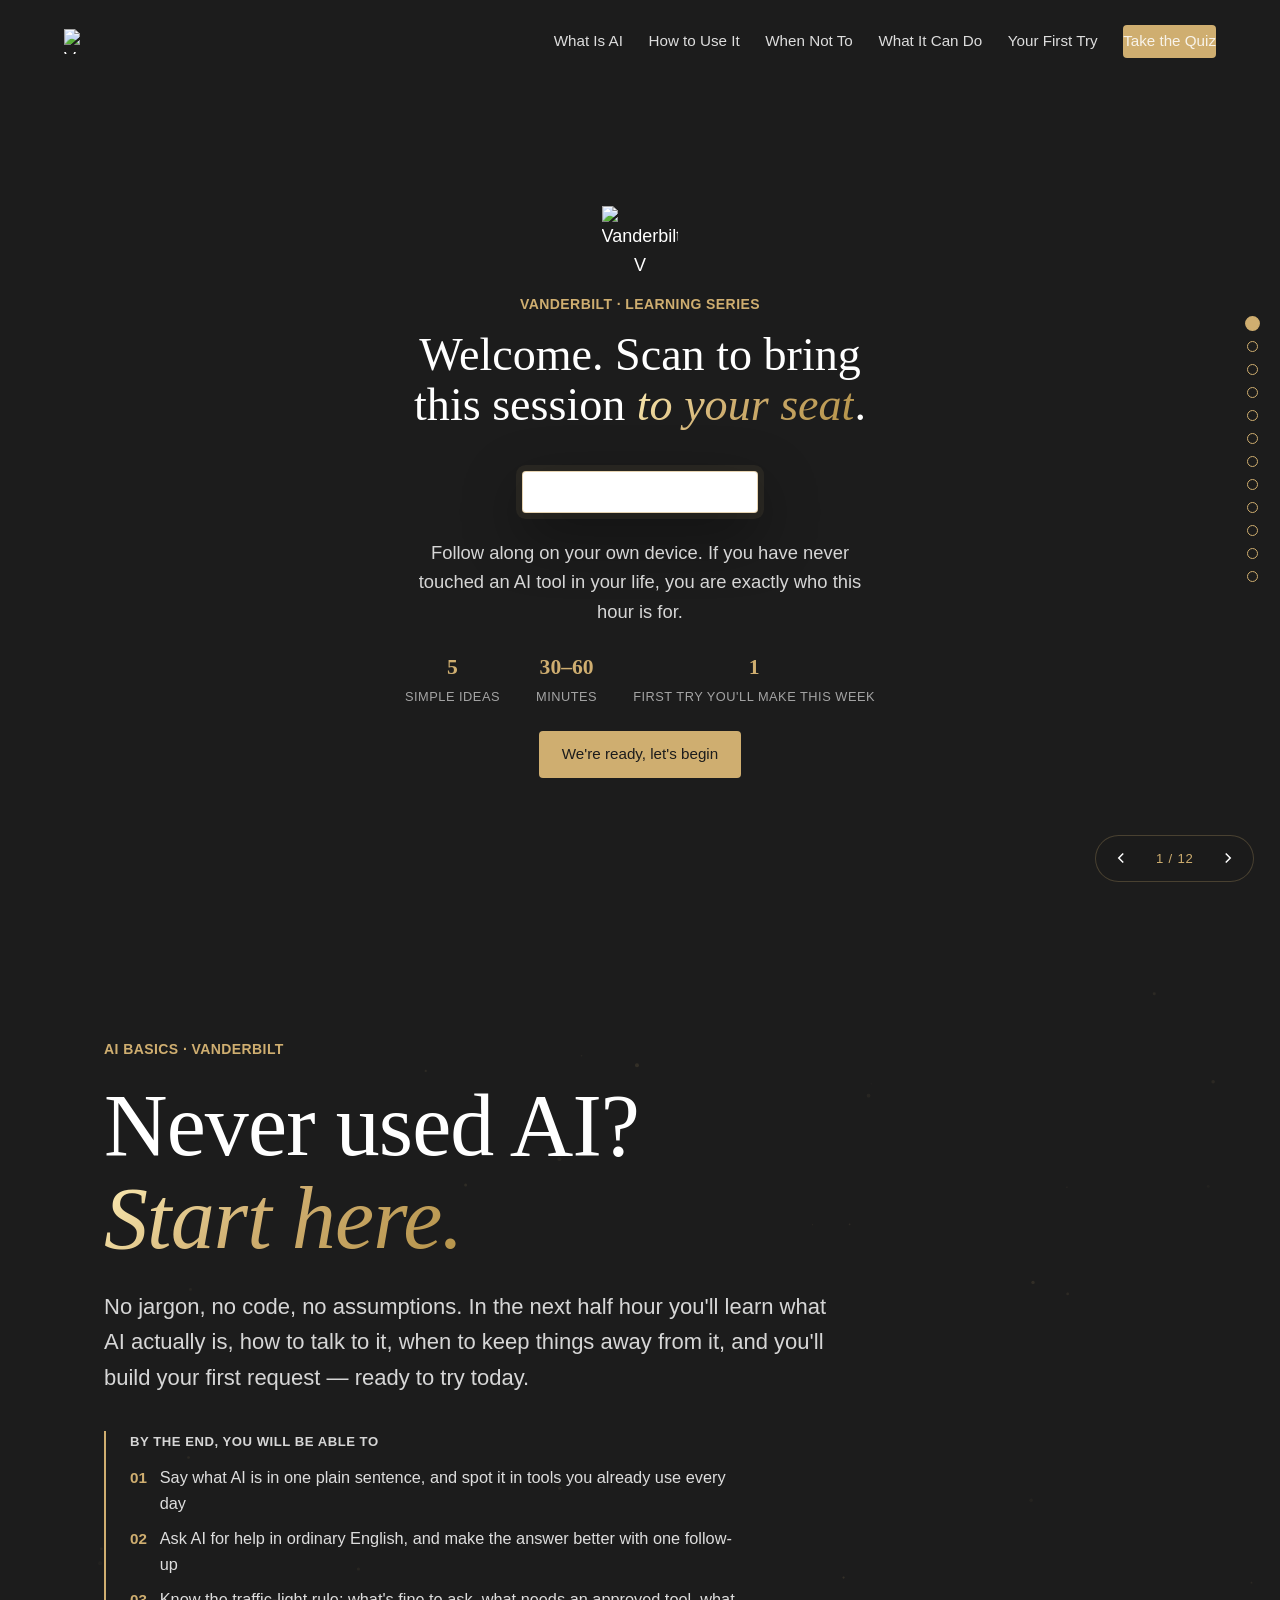
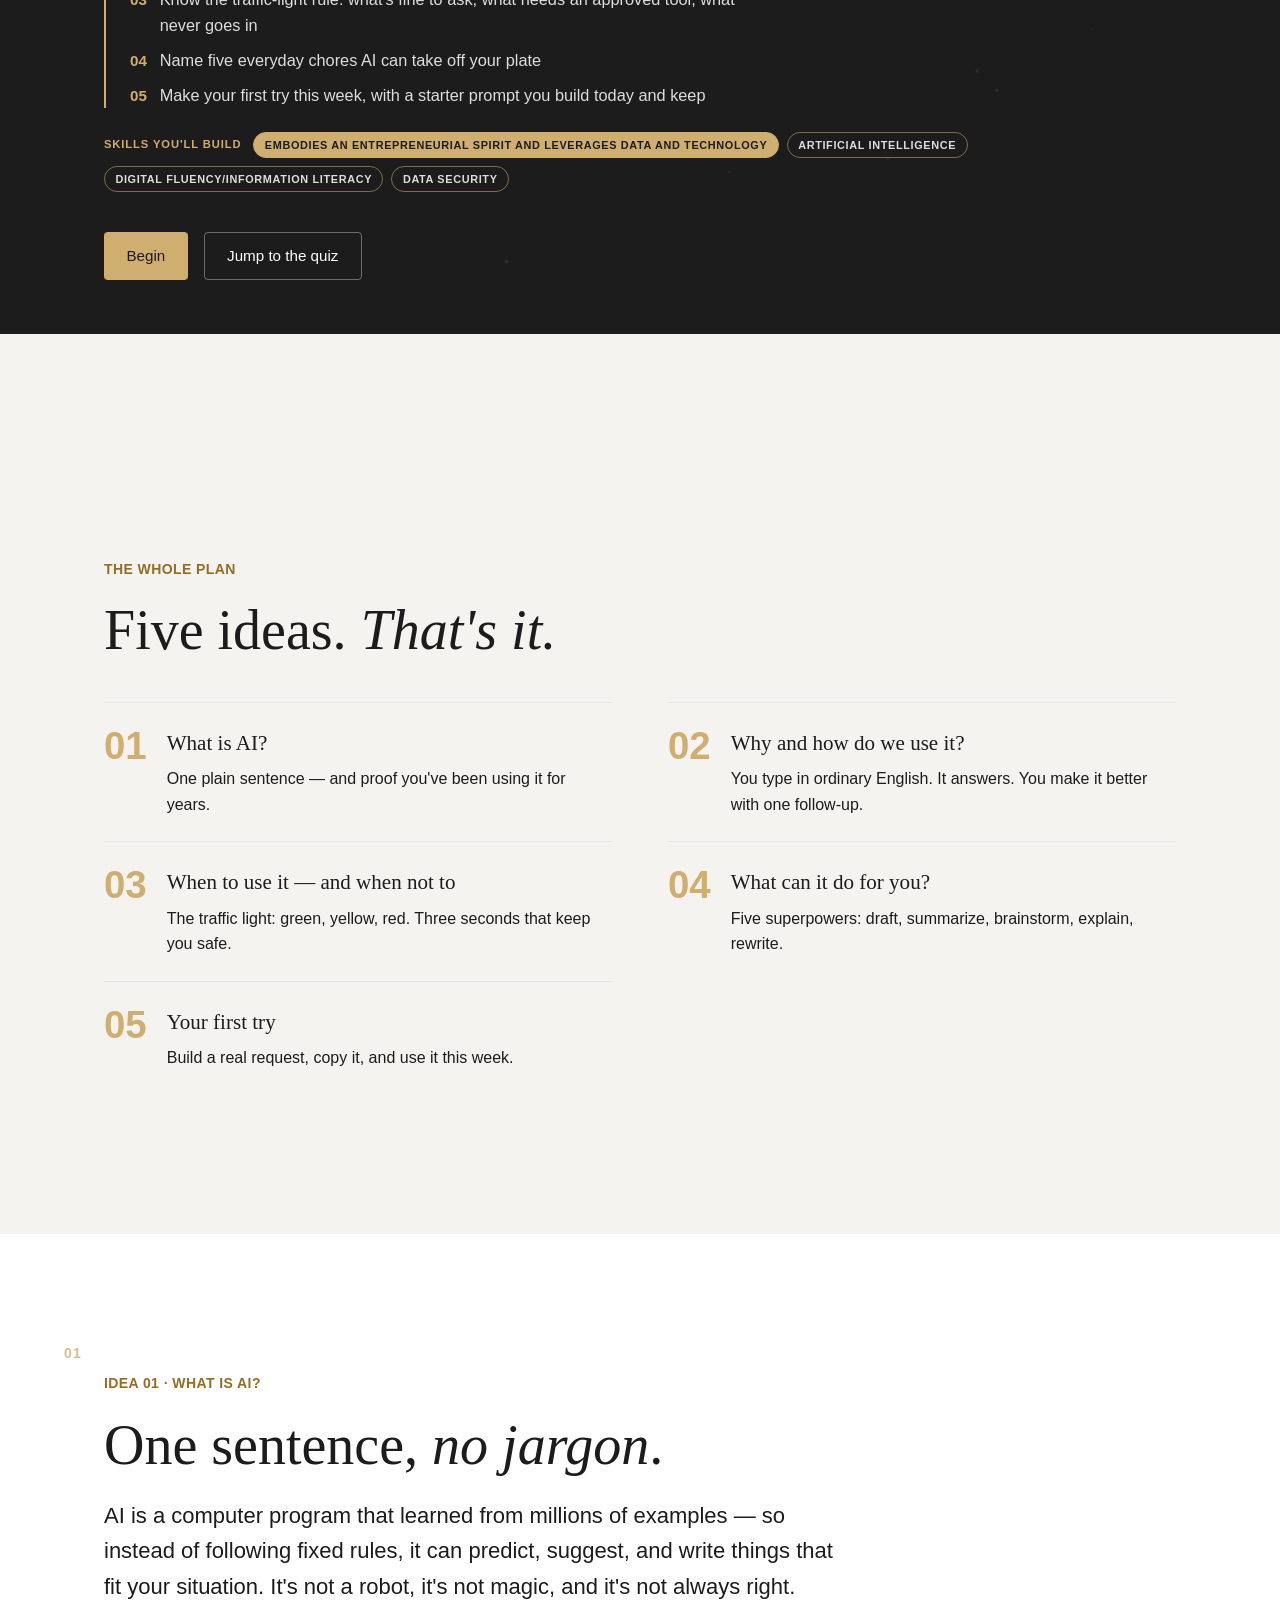
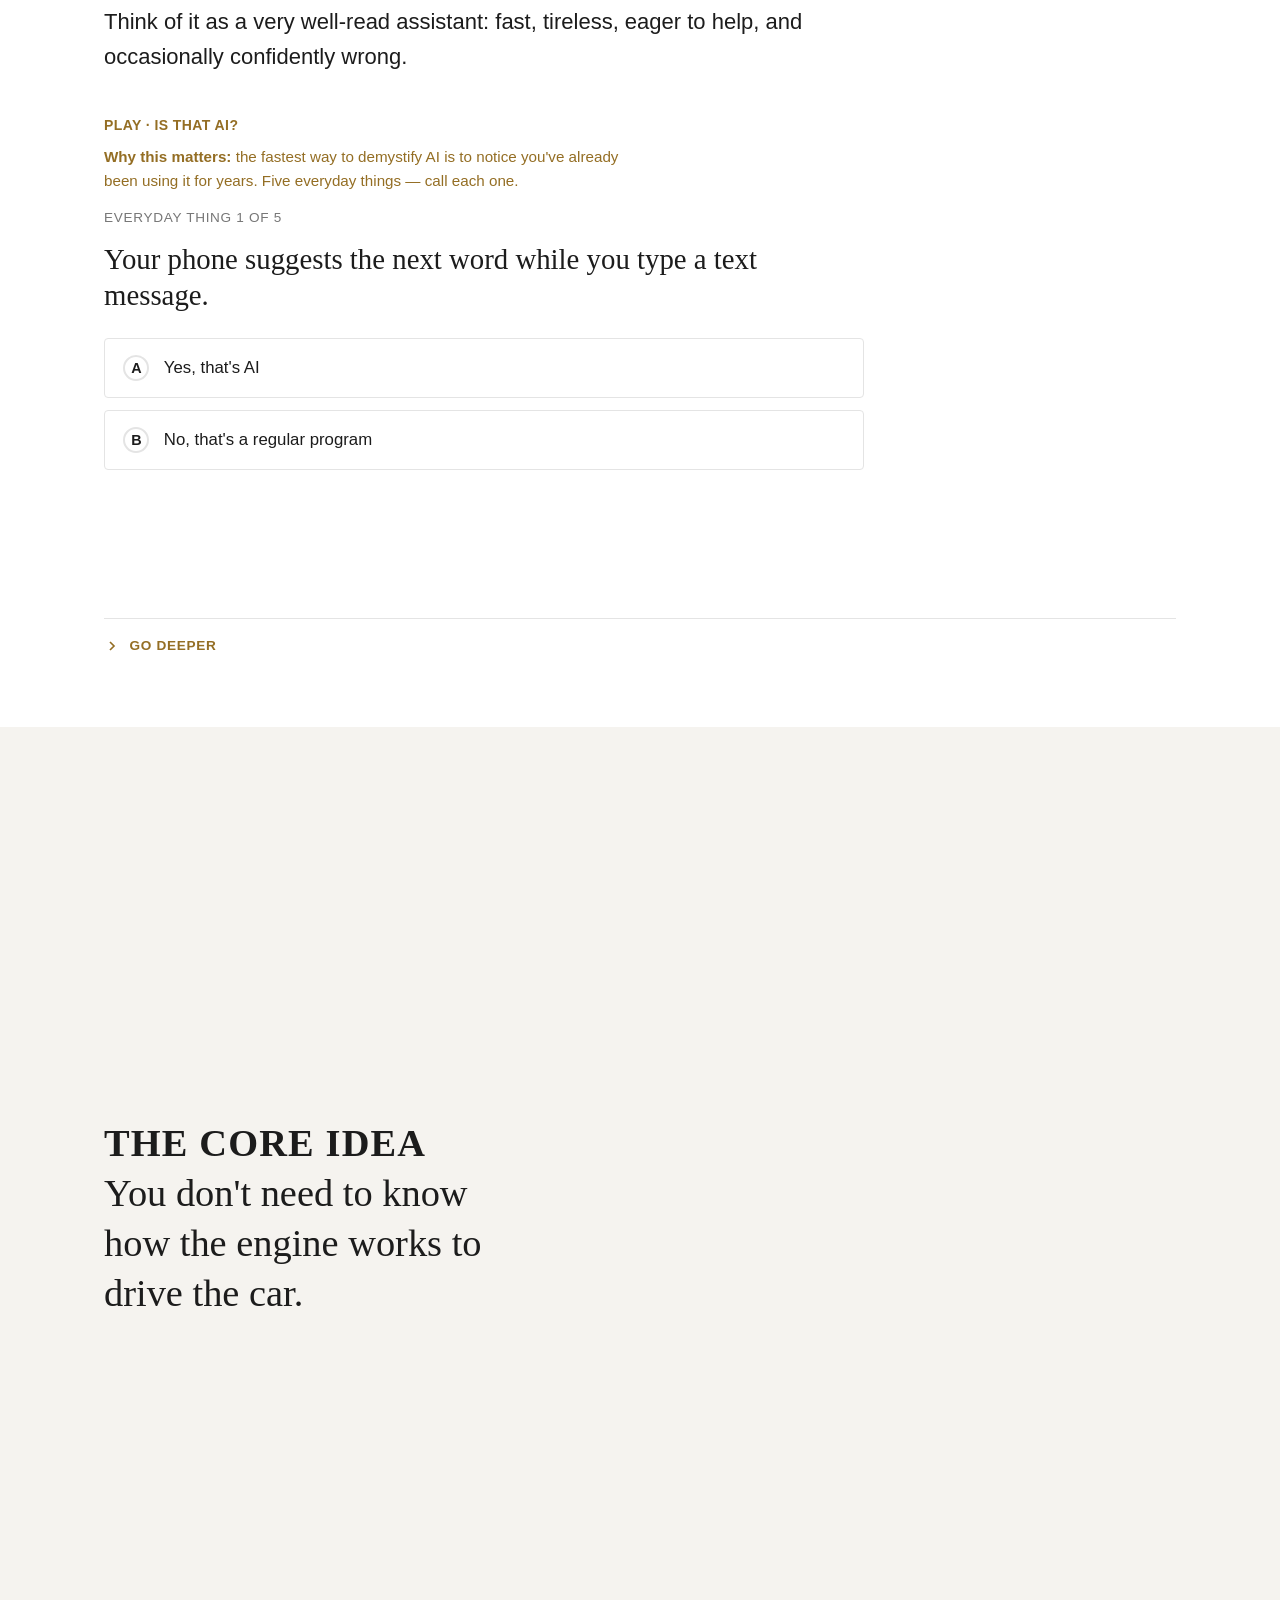
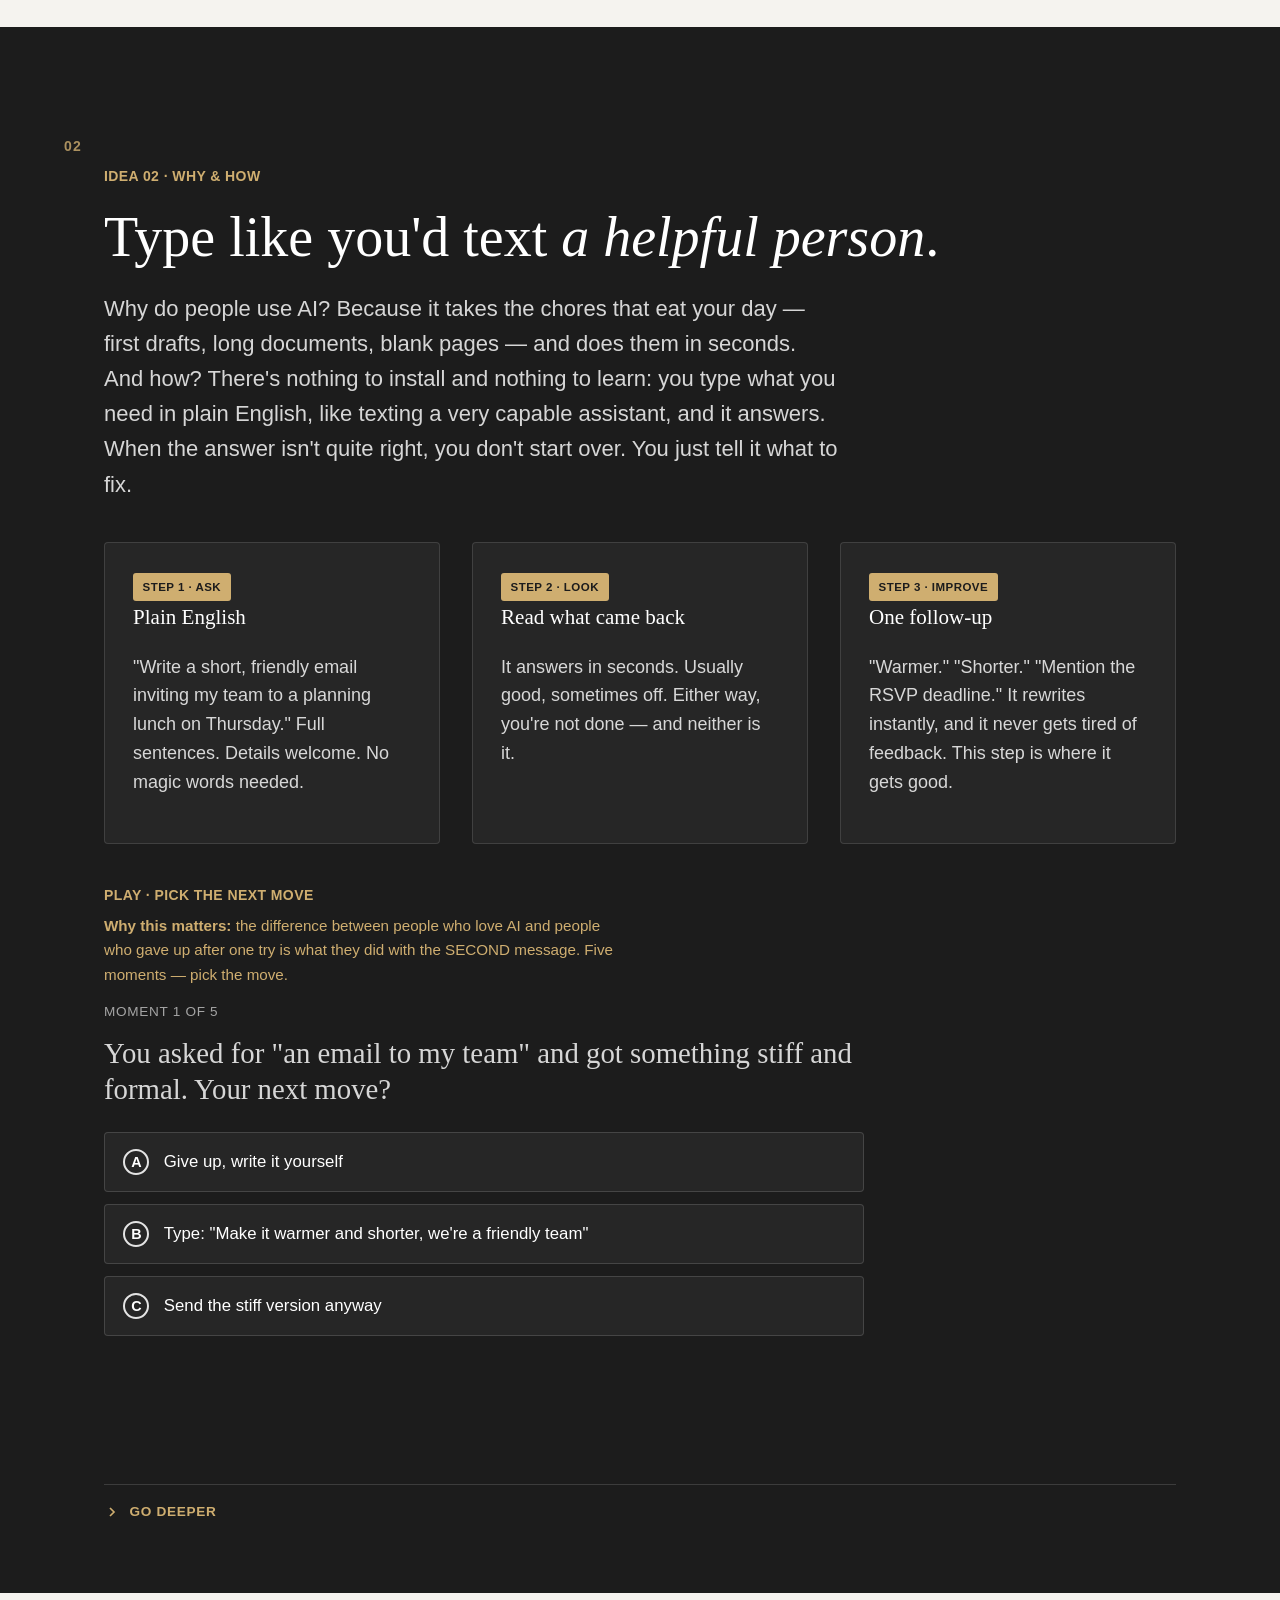
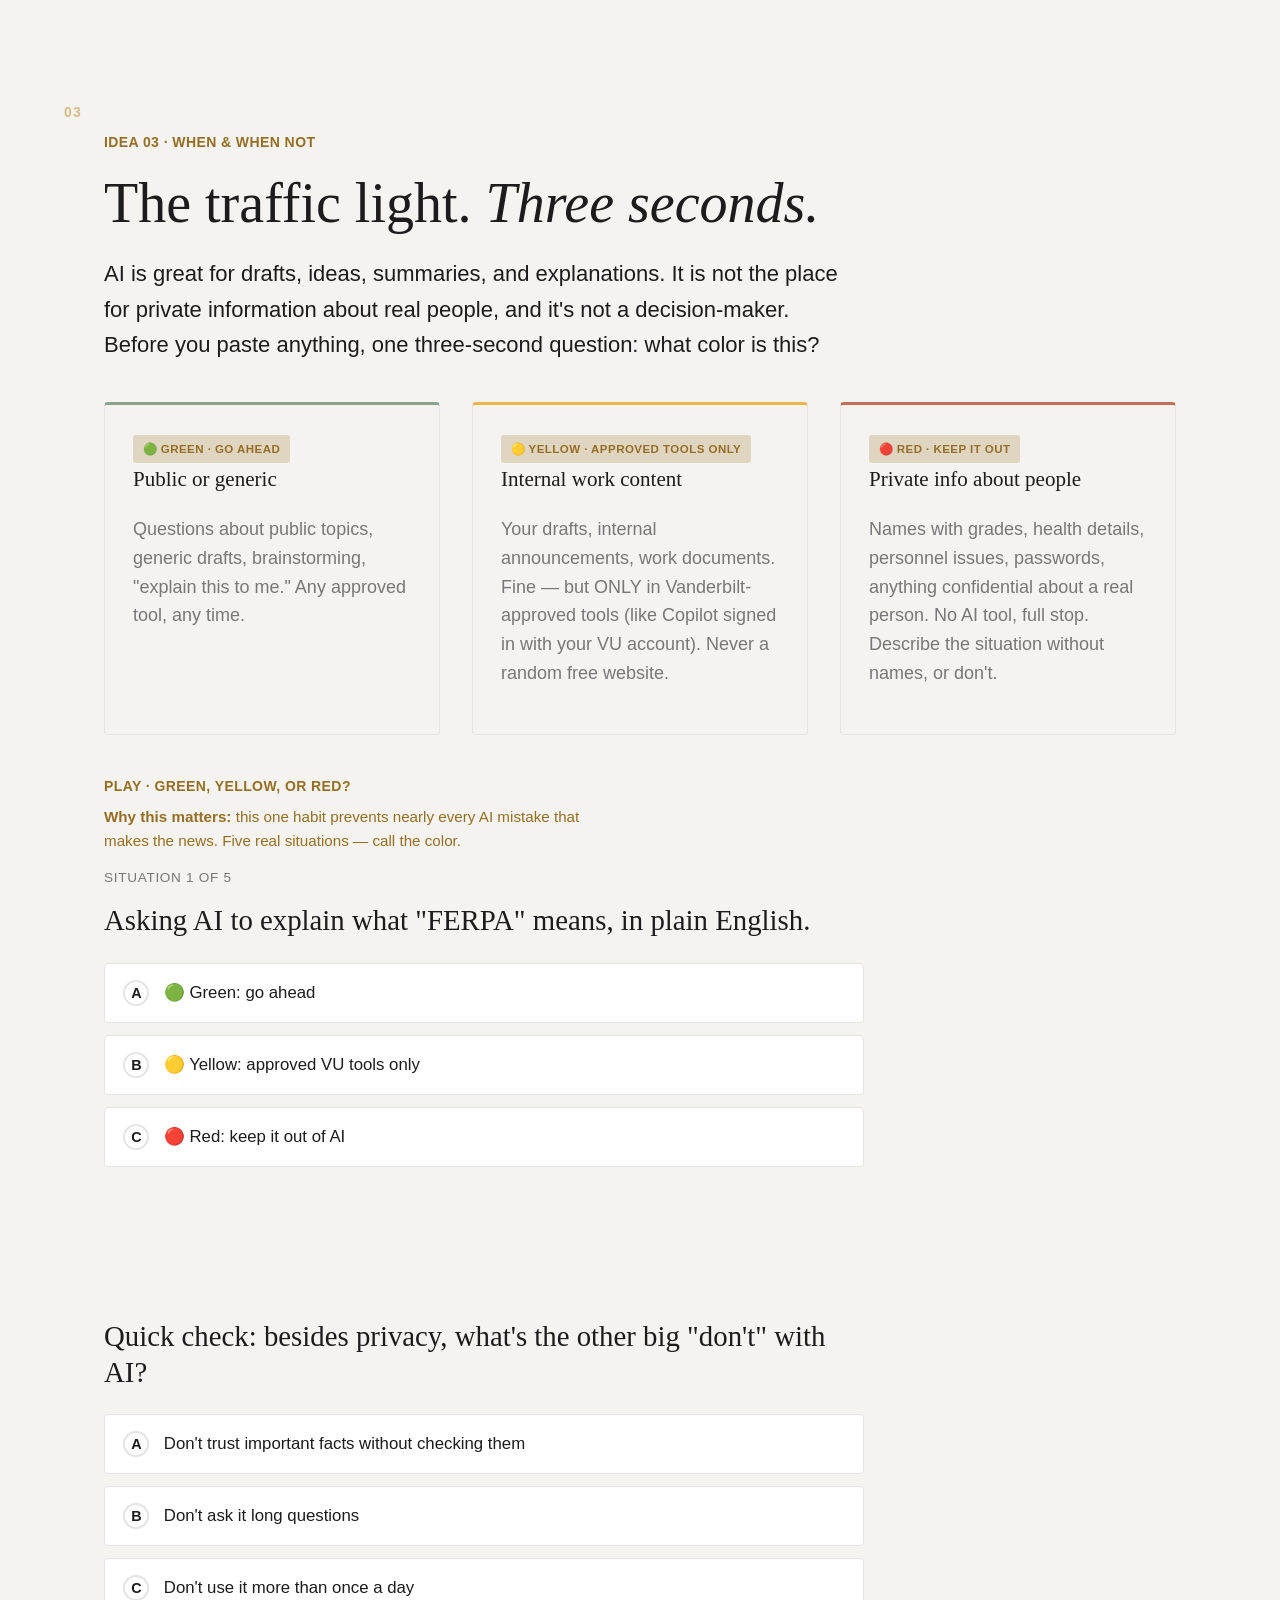
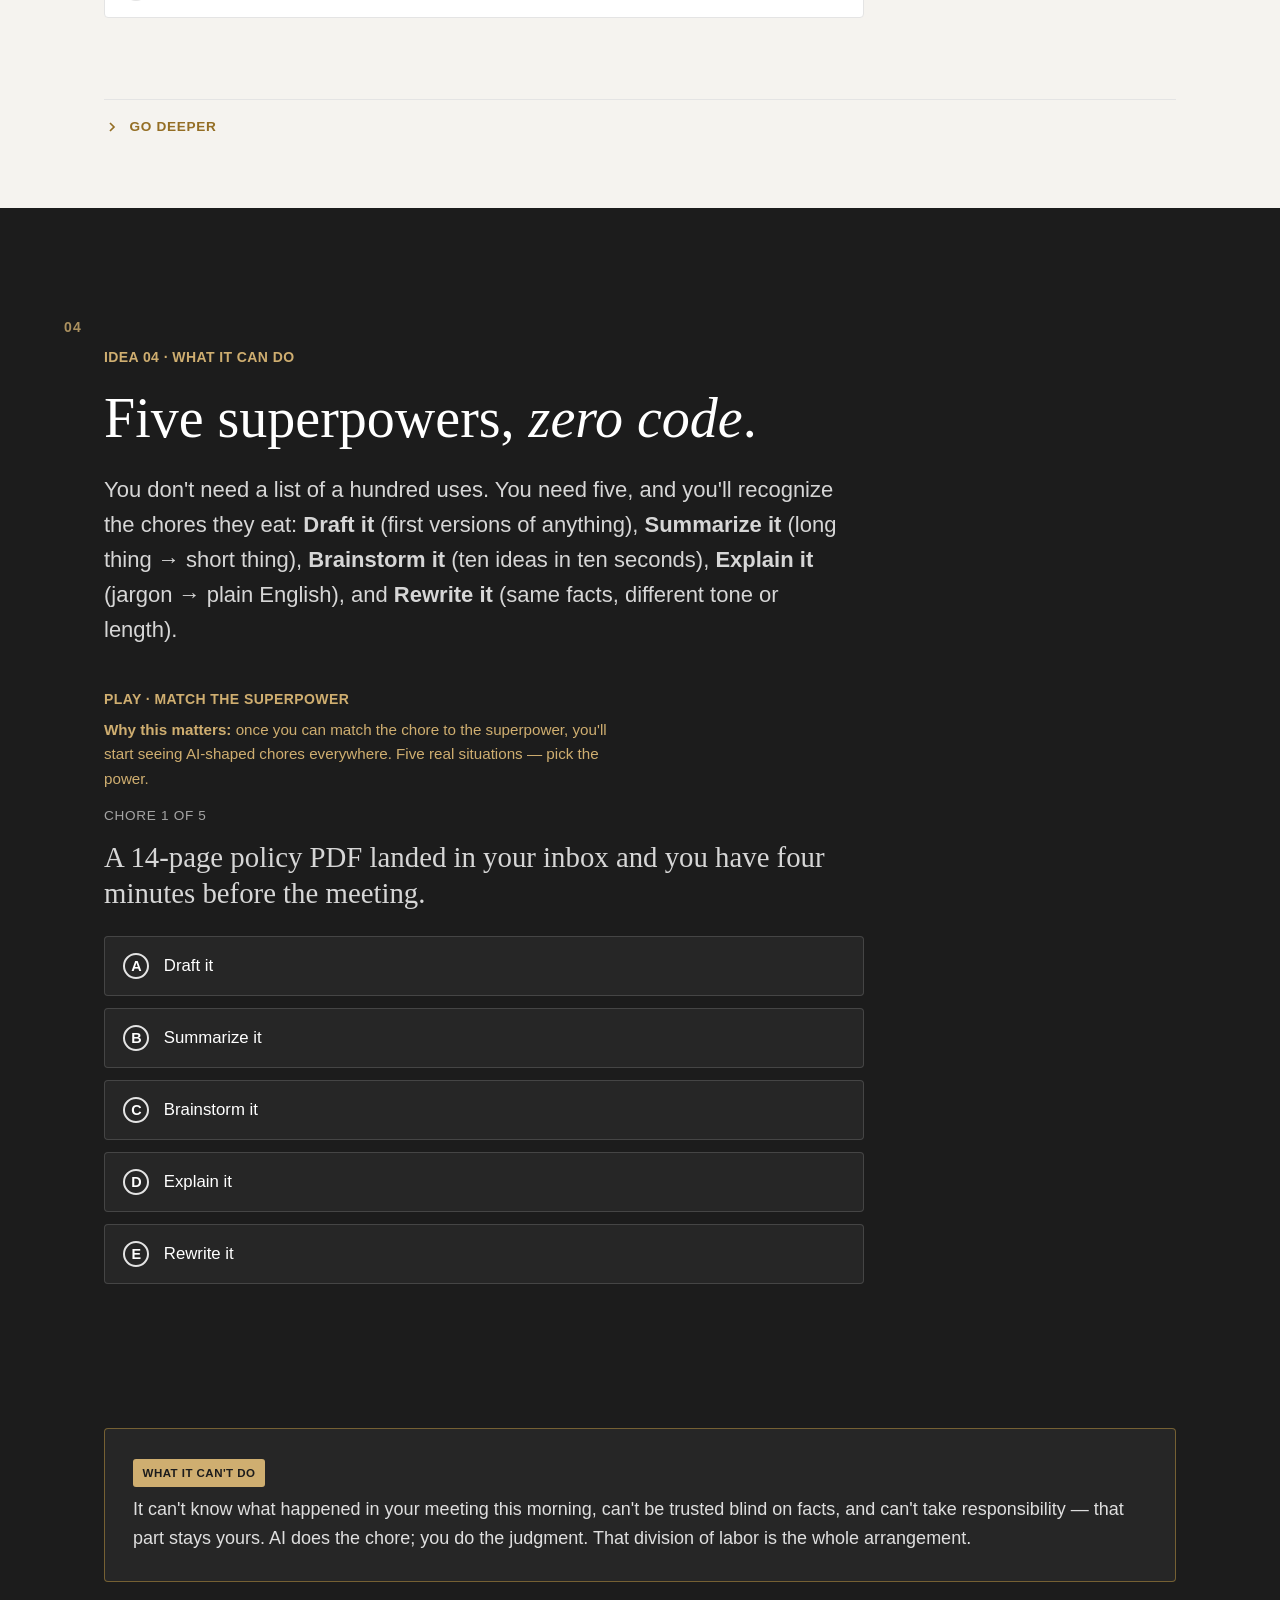
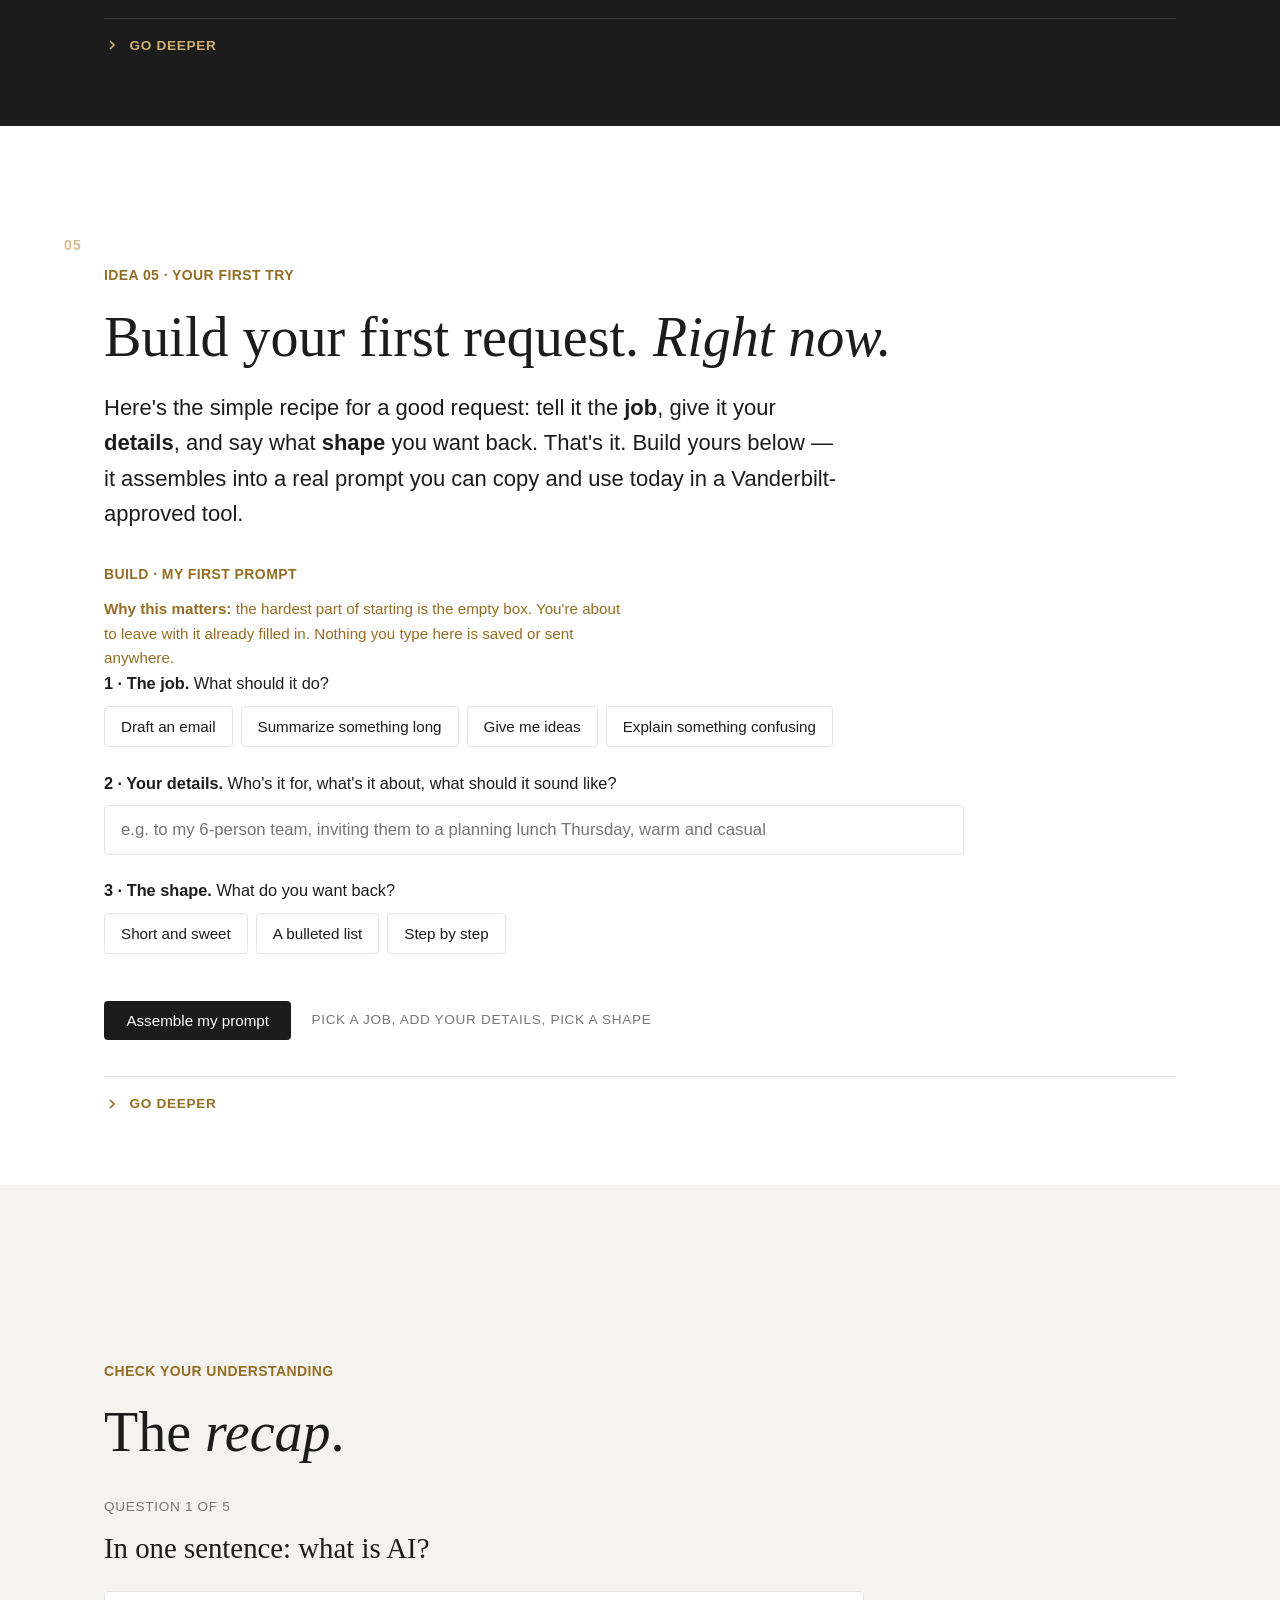
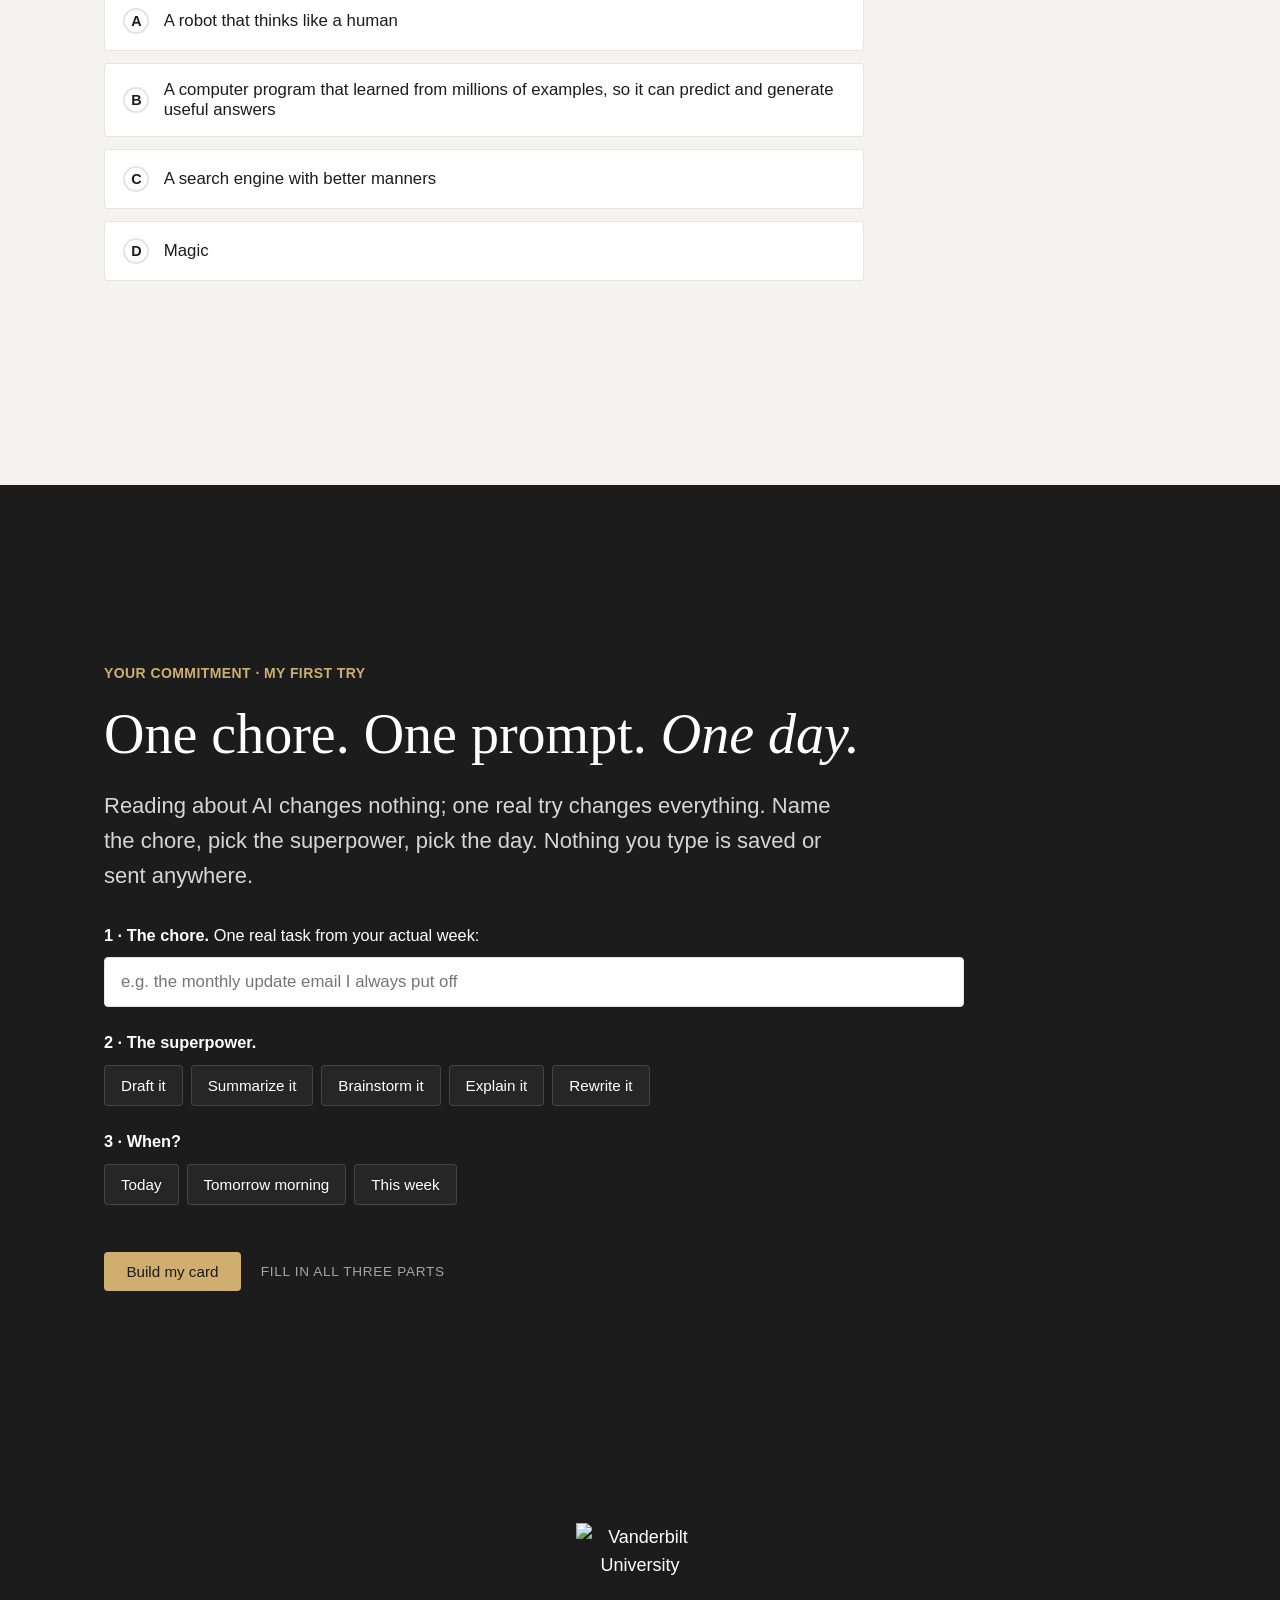
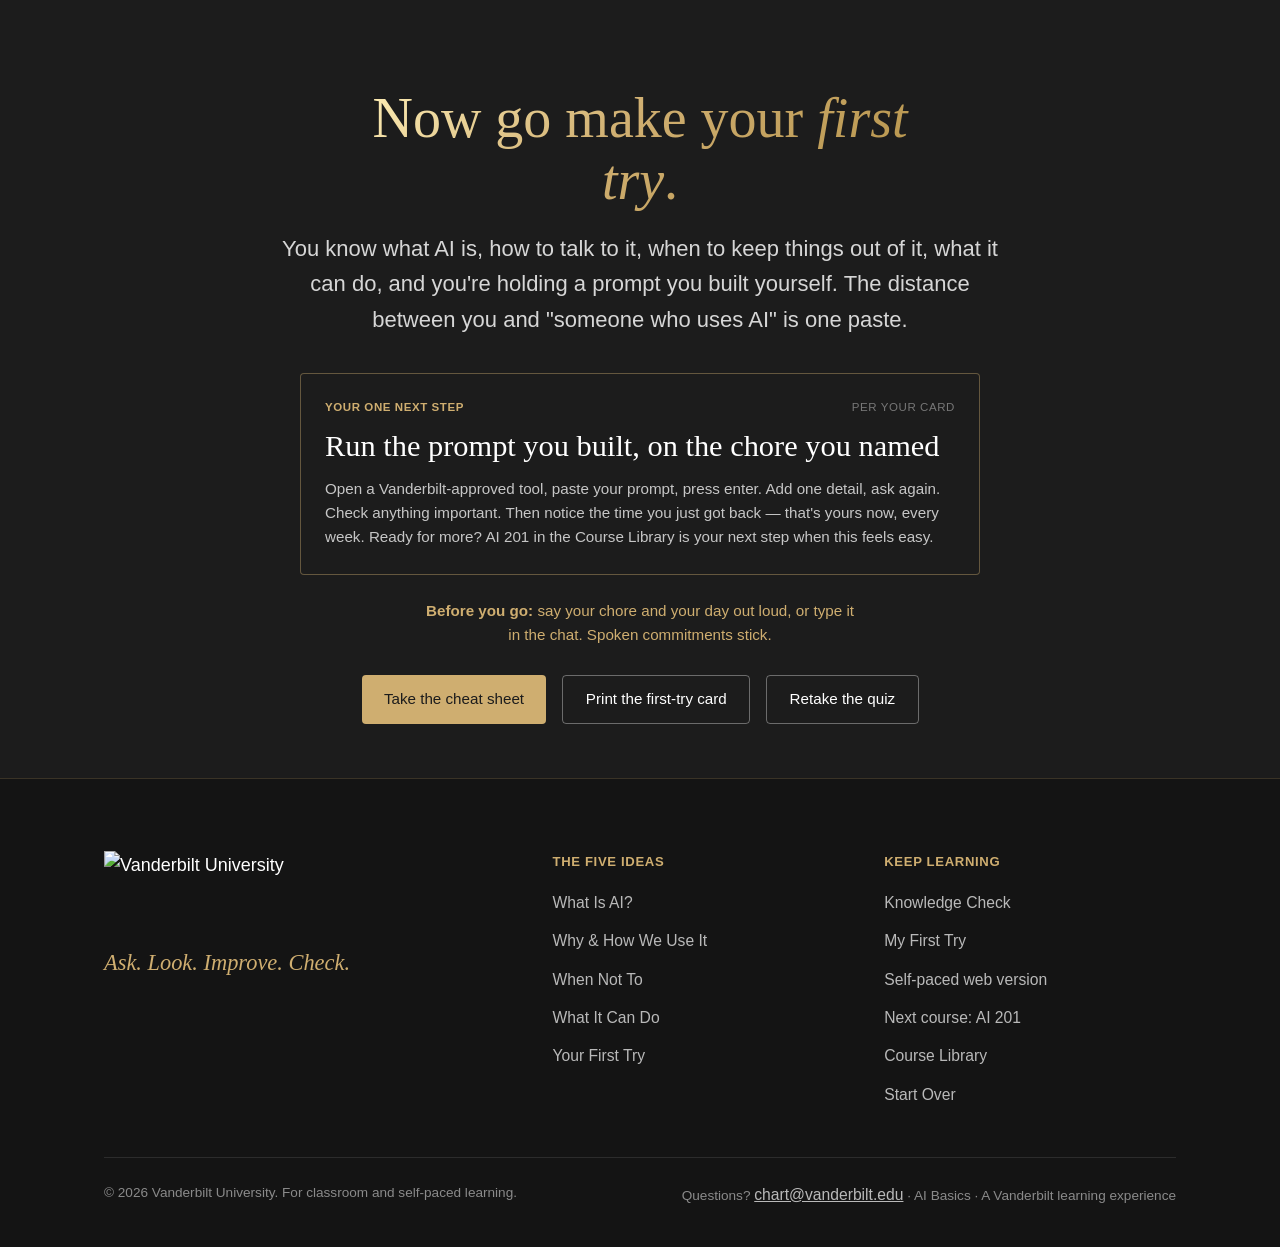
==== index.html @ df0aaf0d "Pare AI Basics down to a true absolute-beginner course + web edition Rebuilt as a tight 12-slide, 5-" ====
<!DOCTYPE html>
<html lang="en">
<head>
<meta charset="UTF-8">
<meta name="viewport" content="width=device-width, initial-scale=1">
<title>AI Basics | Vanderbilt</title>
<meta name="description" content="A very first introduction to AI for people who have never used it: what AI is, why and how we use it, when to use it and when not to, what it can do for you, and your first try today.">
<link rel="canonical" href="https://me5231979.github.io/AI_Classroom/">
<meta property="og:type" content="website">
<meta property="og:title" content="AI Basics | Vanderbilt Learning Series">
<meta property="og:description" content="Never used AI? Start here: what it is, how to use it, when not to, and your first try today. No jargon, no code.">
<meta property="og:url" content="https://me5231979.github.io/AI_Classroom/">
<meta property="og:image" content="https://me5231979.github.io/AI_Classroom/assets/img/social-card.png">
<meta property="og:image:width" content="1200">
<meta property="og:image:height" content="630">
<meta name="twitter:card" content="summary_large_image">
<meta name="twitter:title" content="AI Basics | Vanderbilt Learning Series">
<meta name="twitter:image" content="https://me5231979.github.io/AI_Classroom/assets/img/social-card.png">
<link rel="icon" href="assets/img/favicon.svg" type="image/svg+xml">
<link rel="alternate icon" href="assets/img/favicon-96.png">
<link rel="apple-touch-icon" href="assets/img/favicon-96.png">

<link rel="preload" href="assets/fonts/libre-caslon-display-latin-400-normal.woff2" as="font" type="font/woff2" crossorigin>
<link rel="preload" href="assets/fonts/inter-latin-400-normal.woff2" as="font" type="font/woff2" crossorigin>

<link rel="stylesheet" href="assets/css/styles.css?v=9">
<style>
  /* skill pills (course-level) */
  .skills { display: flex; flex-wrap: wrap; gap: .5rem; align-items: center; margin-top: 1.5rem; }
  .skills__label { font-family: var(--font-condensed); font-weight: 700; text-transform: uppercase;
    letter-spacing: .08em; font-size: .7rem; color: var(--vu-gold-flat); margin-right: .25rem; }
  .skillpill { display: inline-block; font-family: var(--font-condensed); font-weight: 700;
    text-transform: uppercase; letter-spacing: .06em; font-size: .68rem; line-height: 1.3;
    padding: .3rem .65rem; border-radius: 999px; border: 1px solid rgba(207,174,112,.55);
    color: rgba(255,255,255,.85); }
  .skillpill--core { background: var(--vu-gold-flat); border-color: var(--vu-gold-flat); color: var(--vu-black); }
</style>
</head>
<body>
<a class="skip-link" href="#s-what">Skip to content</a>

<!-- reading progress -->
<div class="progress" aria-hidden="true"><div class="progress__bar" id="progressBar"></div></div>

<!-- ===================== NAV ===================== -->
<header class="nav" id="nav">
  <a class="nav__brand" href="#top" aria-label="Vanderbilt University, home">
    <img class="nav__lockup" src="assets/img/vu-lockup-white.png" alt="Vanderbilt University" width="250" height="65">
    <img class="nav__vicon" src="assets/img/vu-v-icon-nav.png" alt="Vanderbilt University" width="34" height="25">
  </a>
  <button class="nav__toggle" aria-label="Toggle menu" aria-expanded="false" aria-controls="navlinks">
    <svg viewBox="0 0 24 24" fill="none" stroke="currentColor" stroke-width="2"><line x1="3" y1="6" x2="21" y2="6"/><line x1="3" y1="12" x2="21" y2="12"/><line x1="3" y1="18" x2="21" y2="18"/></svg>
  </button>
  <nav class="nav__links" id="navlinks" aria-label="Sections">
    <a href="#s-what">What Is AI</a>
    <a href="#s-how">How to Use It</a>
    <a href="#s-when">When Not To</a>
    <a href="#s-cando">What It Can Do</a>
    <a href="#s-first">Your First Try</a>
    <a class="btn" href="#s-recap">Take the Quiz</a>
  </nav>
</header>

<!-- deck dot rail + control bar -->
<div class="dots" id="dots" role="navigation" aria-label="Slide navigation"></div>
<div class="deckbar" role="group" aria-label="Presentation controls">
  <button id="deckPrev" aria-label="Previous slide"><svg viewBox="0 0 24 24" fill="none" stroke="currentColor" stroke-width="2"><polyline points="15 18 9 12 15 6"/></svg></button>
  <span class="deckbar__count" id="deckCount">1 / 12</span>
  <button id="deckNext" aria-label="Next slide"><svg viewBox="0 0 24 24" fill="none" stroke="currentColor" stroke-width="2"><polyline points="9 18 15 12 9 6"/></svg></button>
</div>

<main class="deck" id="top">

  <!-- ============ 0 · WELCOME / QR (classroom only) ============ -->
  <section class="slide on-dark welcome" id="s-welcome" data-title="Scan to join" data-classroom>
    <div class="wrap" style="text-align:center">
      <img src="assets/img/vu-v-icon.png" alt="Vanderbilt V" width="72" height="66" style="margin:0 auto 1.75rem;width:clamp(56px,6vw,80px);height:auto" data-reveal>
      <p class="eyebrow" data-reveal>Vanderbilt · Learning Series</p>
      <h1 class="h2" data-reveal style="max-width:22ch;margin-inline:auto">Welcome. Scan to bring this session <em class="gold-text">to your seat</em>.</h1>
      <div class="qr-card" id="qrCard" data-reveal>
        <div class="qr-card__code" id="qrBox" role="img" aria-label="QR code linking to this experience"></div>
        <p class="qr-card__url" id="qrUrl"></p>
      </div>
      <p class="lead" data-reveal style="margin:1.5rem auto 0;max-width:46ch">Follow along on your own device. If you have never touched an AI tool in your life, you are exactly who this hour is for.</p>
      <div class="hero__meta" data-reveal style="justify-content:center">
        <div><b>5</b> Simple ideas</div>
        <div><b>30–60</b> Minutes</div>
        <div><b>1</b> First try you'll make this week</div>
      </div>
      <div class="hero__cta" data-reveal style="justify-content:center">
        <a class="btn" href="#s-hero">We're ready, let's begin</a>
      </div>
    </div>
  </section>

  <!-- ============ 1 · HERO ============ -->
  <section class="slide on-dark hero" id="s-hero" data-title="What you'll get">
    <video class="hero__video" id="heroVideo" autoplay muted playsinline preload="auto" aria-hidden="true"
      data-playlist='["https://d8j0ntlcm91z4.cloudfront.net/user_3CCurpI0FW75YAnAl4Hbz3vPdBv/hf_20260715_200652_7fda2f74-e2d3-4922-aa82-3538078520e3.mp4","https://d8j0ntlcm91z4.cloudfront.net/user_3CCurpI0FW75YAnAl4Hbz3vPdBv/hf_20260715_200704_f9a658ba-e21b-49d3-a82d-e24e4dca5641.mp4","https://d8j0ntlcm91z4.cloudfront.net/user_3CCurpI0FW75YAnAl4Hbz3vPdBv/hf_20260715_200712_13c7a9d0-fc12-4c9b-b14d-7666faaac7f5.mp4"]'></video>
    <canvas class="hero__canvas" aria-hidden="true"></canvas>
    <div class="hero__scrim" aria-hidden="true"></div>
    <div class="wrap">
      <p class="eyebrow" data-reveal>AI Basics · Vanderbilt</p>
      <h1 class="h-hero" data-reveal>Never used AI?<br><em class="gold-text">Start here.</em></h1>
      <p class="lead" data-reveal style="margin-top:1.5rem">No jargon, no code, no assumptions. In the next half hour you'll learn what AI actually is, how to talk to it, when to keep things away from it, and you'll build your first request — ready to try today.</p>
      <div class="objectives" data-reveal>
        <p class="objectives__label">By the end, you will be able to</p>
        <ol class="objectives__list">
          <li>Say what AI is in one plain sentence, and spot it in tools you already use every day</li>
          <li>Ask AI for help in ordinary English, and make the answer better with one follow-up</li>
          <li>Know the traffic-light rule: what's fine to ask, what needs an approved tool, what never goes in</li>
          <li>Name five everyday chores AI can take off your plate</li>
          <li>Make your first try this week, with a starter prompt you build today and keep</li>
        </ol>
      </div>
      <div class="skills" data-reveal aria-label="Skills this course builds">
        <span class="skills__label">Skills you'll build</span>
        <span class="skillpill skillpill--core">Embodies an entrepreneurial spirit and leverages data and technology</span>
        <span class="skillpill">Artificial Intelligence</span>
        <span class="skillpill">Digital Fluency/Information Literacy</span>
        <span class="skillpill">Data Security</span>
      </div>
      <div class="hero__cta" data-reveal>
        <a class="btn" href="#s-what">Begin</a>
        <a class="btn btn--ghost" href="#s-recap">Jump to the quiz</a>
      </div>
    </div>
  </section>

  <!-- ============ 2 · AGENDA ============ -->
  <section class="slide on-cream" id="s-agenda" data-title="The plan">
    <div class="wrap">
      <p class="eyebrow" data-reveal>The whole plan</p>
      <h2 class="h2" data-reveal>Five ideas. <em>That's it.</em></h2>
      <ol class="agenda">
        <li data-reveal><span class="num">01</span><div><h3>What is AI?</h3><p>One plain sentence — and proof you've been using it for years.</p></div></li>
        <li data-reveal><span class="num">02</span><div><h3>Why and how do we use it?</h3><p>You type in ordinary English. It answers. You make it better with one follow-up.</p></div></li>
        <li data-reveal><span class="num">03</span><div><h3>When to use it — and when not to</h3><p>The traffic light: green, yellow, red. Three seconds that keep you safe.</p></div></li>
        <li data-reveal><span class="num">04</span><div><h3>What can it do for you?</h3><p>Five superpowers: draft, summarize, brainstorm, explain, rewrite.</p></div></li>
        <li data-reveal><span class="num">05</span><div><h3>Your first try</h3><p>Build a real request, copy it, and use it this week.</p></div></li>
      </ol>
    </div>
  </section>

  <!-- ============ 3 · 01 WHAT IS AI ============ -->
  <section class="slide on-light" id="s-what" data-count data-title="What is AI?">
    <div class="wrap">
      <p class="eyebrow" data-reveal>Idea 01 · What is AI?</p>
      <h2 class="h2" data-reveal>One sentence, <em>no jargon</em>.</h2>
      <p class="lead" data-reveal>AI is a computer program that learned from millions of examples — so instead of following fixed rules, it can predict, suggest, and write things that fit your situation. It's not a robot, it's not magic, and it's not always right. Think of it as a very well-read assistant: fast, tireless, eager to help, and occasionally confidently wrong.</p>

      <div class="quiz" id="isAI" data-reveal style="margin-top:2.5rem">
        <p class="eyebrow" style="margin-bottom:.5rem">Play · Is that AI?</p>
        <p class="why" style="margin-top:0"><b>Why this matters:</b> the fastest way to demystify AI is to notice you've already been using it for years. Five everyday things — call each one.</p>
        <p class="quiz__progress" id="iaProgress"></p>
        <p class="quiz__q" id="iaQ" style="margin-top:.4rem"></p>
        <div class="quiz__options" id="iaOptions" role="group" aria-label="Choices"></div>
        <p class="quiz__feedback" id="iaFeedback" aria-live="polite"></p>
        <div class="quiz__nav">
          <button class="btn btn--dark" id="iaNext" style="visibility:hidden">Next one</button>
        </div>
        <div id="iaResult" hidden aria-live="polite"></div>
      </div>

      <details class="deeper" data-reveal>
        <summary><svg class="chev" viewBox="0 0 24 24" fill="none" stroke="currentColor" stroke-width="2.5" aria-hidden="true"><polyline points="9 18 15 12 9 6"/></svg> Go deeper</summary>
        <div class="deeper__body">
          <div><h4>In practice</h4><p>The one distinction worth keeping: a regular program follows rules a person wrote (a calculator never surprises you). AI learned patterns from examples (your phone's word suggestions surprise you daily). The chat tools everyone is talking about — like Microsoft Copilot or ChatGPT — are that same word-suggestion idea, trained on so much text that it can draft emails, summarize documents, and explain almost anything. That's the whole mystery.</p></div>
          <div class="deeper__ask" data-classroom><h4><span class="mode">As a group</span> · 3 min</h4>
          <p class="why"><b>Why this matters:</b> hearing the room name AI they already use dissolves the intimidation faster than any definition.</p>
          <ol class="steps">
            <li>Shout-out round: name one thing on your phone that guessed something about you this week.</li>
            <li>Facilitator lists them, then points at the list: "You aren't AI beginners. You're experienced users who never got the name tag."</li>
          </ol></div>
          <div class="deeper__ask"><h4><span class="mode">On your own</span> · 2 min</h4>
          <p class="why"><b>Why this matters:</b> spotting AI in your own day makes the definition stick.</p>
          <ol class="steps">
            <li>Look at your phone. Find two things on it that learned from examples: word suggestions, photo face-grouping, map routes, music picks.</li>
            <li>Say the sentence once: "AI is a program that learned from examples." That's the whole foundation.</li>
          </ol></div>
        </div>
      </details>
    </div>
  </section>

  <!-- ============ 4 · MANIFESTO ============ -->
  <section class="slide on-cream manifesto" id="s-belief" data-title="One idea">
    <div class="wrap">
      <p class="eyebrow" data-reveal>The core idea</p>
      <p>You don't need to know how the engine works to drive the car.</p>
    </div>
  </section>

  <!-- ============ 5 · 02 WHY & HOW ============ -->
  <section class="slide on-dark" id="s-how" data-count data-title="How to use it">
    <div class="wrap">
      <p class="eyebrow" data-reveal>Idea 02 · Why &amp; How</p>
      <h2 class="h2" data-reveal>Type like you'd text <em>a helpful person</em>.</h2>
      <p class="lead" data-reveal>Why do people use AI? Because it takes the chores that eat your day — first drafts, long documents, blank pages — and does them in seconds. And how? There's nothing to install and nothing to learn: you type what you need in plain English, like texting a very capable assistant, and it answers. When the answer isn't quite right, you don't start over. You just tell it what to fix.</p>

      <div class="grid grid-3" style="margin-top:2.5rem;grid-template-columns:repeat(auto-fit,minmax(220px,1fr))">
        <div class="card" data-reveal>
          <span class="tag">Step 1 · Ask</span>
          <h3>Plain English</h3>
          <p class="muted">"Write a short, friendly email inviting my team to a planning lunch on Thursday." Full sentences. Details welcome. No magic words needed.</p>
        </div>
        <div class="card" data-reveal>
          <span class="tag">Step 2 · Look</span>
          <h3>Read what came back</h3>
          <p class="muted">It answers in seconds. Usually good, sometimes off. Either way, you're not done — and neither is it.</p>
        </div>
        <div class="card" data-reveal>
          <span class="tag">Step 3 · Improve</span>
          <h3>One follow-up</h3>
          <p class="muted">"Warmer." "Shorter." "Mention the RSVP deadline." It rewrites instantly, and it never gets tired of feedback. This step is where it gets good.</p>
        </div>
      </div>

      <div class="quiz" id="followUp" data-reveal style="margin-top:2.5rem">
        <p class="eyebrow" style="margin-bottom:.5rem">Play · Pick the next move</p>
        <p class="why" style="margin-top:0"><b>Why this matters:</b> the difference between people who love AI and people who gave up after one try is what they did with the SECOND message. Five moments — pick the move.</p>
        <p class="quiz__progress" id="fuProgress"></p>
        <p class="quiz__q" id="fuQ" style="margin-top:.4rem"></p>
        <div class="quiz__options" id="fuOptions" role="group" aria-label="Next move choices"></div>
        <p class="quiz__feedback" id="fuFeedback" aria-live="polite"></p>
        <div class="quiz__nav">
          <button class="btn" id="fuNext" style="visibility:hidden">Next moment</button>
        </div>
        <div id="fuResult" hidden aria-live="polite"></div>
      </div>

      <details class="deeper" data-reveal>
        <summary><svg class="chev" viewBox="0 0 24 24" fill="none" stroke="currentColor" stroke-width="2.5" aria-hidden="true"><polyline points="9 18 15 12 9 6"/></svg> Go deeper</summary>
        <div class="deeper__body">
          <div><h4>In practice</h4><p>Two habits carry beginners a long way. First, details make the difference: "write an email" gets you something generic; "write a warm, three-sentence email to my six-person team about Thursday's planning lunch" gets you something usable. Second, treat the first answer as a draft, always — AI writes the draft, you stay the editor. It sounds confident even when it's wrong, so anything important (a date, a number, a name, a fact you'll repeat) gets checked by you before your name goes on it.</p></div>
          <div class="deeper__ask" data-classroom><h4><span class="mode">As a group</span> · 5 min</h4>
          <p class="why"><b>Why this matters:</b> watching one request improve live, on the projector, teaches the two-step better than any slide.</p>
          <ol class="steps">
            <li>Facilitator opens an approved AI tool on screen and types a deliberately vague request: "write an email about the meeting."</li>
            <li>The room critiques the bland result, then shouts details to add. Type their exact words as the follow-up.</li>
            <li>Watch it improve. Name the lesson: same tool, better conversation.</li>
          </ol></div>
          <div class="deeper__ask"><h4><span class="mode">On your own</span> · 3 min</h4>
          <p class="why"><b>Why this matters:</b> one real ask-look-improve loop teaches more than an hour of reading about it.</p>
          <ol class="steps">
            <li>Think of one email or note you need to write anyway this week.</li>
            <li>Jot down the plain-English request you'd type, including two details: who it's for and what it should sound like.</li>
            <li>Keep it — you'll build the real thing in Idea 05.</li>
          </ol></div>
        </div>
      </details>
    </div>
  </section>

  <!-- ============ 6 · 03 WHEN & WHEN NOT ============ -->
  <section class="slide on-cream" id="s-when" data-count data-title="When not to">
    <div class="wrap">
      <p class="eyebrow" data-reveal>Idea 03 · When &amp; When Not</p>
      <h2 class="h2" data-reveal>The traffic light. <em>Three seconds.</em></h2>
      <p class="lead" data-reveal>AI is great for drafts, ideas, summaries, and explanations. It is not the place for private information about real people, and it's not a decision-maker. Before you paste anything, one three-second question: what color is this?</p>

      <div class="grid grid-3" style="margin-top:2.5rem;grid-template-columns:repeat(auto-fit,minmax(220px,1fr))">
        <div class="card" data-reveal style="border-top:3px solid #8BA18E">
          <span class="tag">🟢 Green · Go ahead</span>
          <h3>Public or generic</h3>
          <p class="muted">Questions about public topics, generic drafts, brainstorming, "explain this to me." Any approved tool, any time.</p>
        </div>
        <div class="card" data-reveal style="border-top:3px solid #ECB748">
          <span class="tag">🟡 Yellow · Approved tools only</span>
          <h3>Internal work content</h3>
          <p class="muted">Your drafts, internal announcements, work documents. Fine — but ONLY in Vanderbilt-approved tools (like Copilot signed in with your VU account). Never a random free website.</p>
        </div>
        <div class="card" data-reveal style="border-top:3px solid #c76b5a">
          <span class="tag">🔴 Red · Keep it out</span>
          <h3>Private info about people</h3>
          <p class="muted">Names with grades, health details, personnel issues, passwords, anything confidential about a real person. No AI tool, full stop. Describe the situation without names, or don't.</p>
        </div>
      </div>

      <div class="quiz" id="lightJudge" data-reveal style="margin-top:2.5rem">
        <p class="eyebrow" style="margin-bottom:.5rem">Play · Green, yellow, or red?</p>
        <p class="why" style="margin-top:0"><b>Why this matters:</b> this one habit prevents nearly every AI mistake that makes the news. Five real situations — call the color.</p>
        <p class="quiz__progress" id="ljProgress"></p>
        <p class="quiz__q" id="ljQ" style="margin-top:.4rem"></p>
        <div class="quiz__options" id="ljOptions" role="group" aria-label="Color choices"></div>
        <p class="quiz__feedback" id="ljFeedback" aria-live="polite"></p>
        <div class="quiz__nav">
          <button class="btn btn--dark" id="ljNext" style="visibility:hidden">Next situation</button>
        </div>
        <div id="ljResult" hidden aria-live="polite"></div>
      </div>

      <div class="quiz" data-quiz data-reveal style="margin-top:2.5rem">
        <p class="quiz__q">Quick check: besides privacy, what's the other big "don't" with AI?</p>
        <div class="quiz__options">
          <button class="opt" data-correct="1" data-why="AI sounds equally confident when it's right and when it's wrong. Facts, dates, numbers, and names get checked at the source before you rely on them."><span class="mark">A</span><span>Don't trust important facts without checking them</span></button>
          <button class="opt" data-correct="0" data-why="Long questions are fine — detail usually makes answers better, not worse."><span class="mark">B</span><span>Don't ask it long questions</span></button>
          <button class="opt" data-correct="0" data-why="Daily use is fine and normal. The habit that matters is checking what matters."><span class="mark">C</span><span>Don't use it more than once a day</span></button>
        </div>
        <p class="quiz__feedback" aria-live="polite"></p>
      </div>

      <details class="deeper" data-reveal>
        <summary><svg class="chev" viewBox="0 0 24 24" fill="none" stroke="currentColor" stroke-width="2.5" aria-hidden="true"><polyline points="9 18 15 12 9 6"/></svg> Go deeper</summary>
        <div class="deeper__body">
          <div><h4>In practice</h4><p>Why the caution about facts? AI predicts what a good answer LOOKS like — and sometimes it produces something that looks right but isn't. It might cite a book that doesn't exist or state a date with total confidence and be a year off. The professionals' habit is simple: use AI freely for drafts and ideas (where being wrong costs nothing), and verify anything you'll repeat, publish, or decide on. And decisions about people — hiring, grading, evaluations — stay with people. AI can inform your thinking; it doesn't get a vote.</p></div>
          <div class="deeper__ask" data-classroom><h4><span class="mode">As a group</span> · 4 min</h4>
          <p class="why"><b>Why this matters:</b> practicing the color call out loud, on the room's own examples, turns the poster into a reflex.</p>
          <ol class="steps">
            <li>Popcorn round: each person names one task from their real week they might hand to AI.</li>
            <li>The room calls the color: green, yellow, or red. Debate the borderline ones — the debate IS the learning.</li>
            <li>End on the rule: when in doubt, leave the names and details out.</li>
          </ol></div>
          <div class="deeper__ask"><h4><span class="mode">On your own</span> · 2 min</h4>
          <p class="why"><b>Why this matters:</b> the color call only helps if you make it on YOUR tasks.</p>
          <ol class="steps">
            <li>Think of three things from your real week you might hand to AI.</li>
            <li>Call the color on each. When in doubt: leave the names and details out.</li>
          </ol></div>
        </div>
      </details>
    </div>
  </section>

  <!-- ============ 7 · 04 WHAT IT CAN DO ============ -->
  <section class="slide on-dark" id="s-cando" data-count data-title="What it can do">
    <div class="wrap">
      <p class="eyebrow" data-reveal>Idea 04 · What It Can Do</p>
      <h2 class="h2" data-reveal>Five superpowers, <em>zero code</em>.</h2>
      <p class="lead" data-reveal>You don't need a list of a hundred uses. You need five, and you'll recognize the chores they eat: <b>Draft it</b> (first versions of anything), <b>Summarize it</b> (long thing → short thing), <b>Brainstorm it</b> (ten ideas in ten seconds), <b>Explain it</b> (jargon → plain English), and <b>Rewrite it</b> (same facts, different tone or length).</p>

      <div class="quiz" id="superPower" data-reveal style="margin-top:2.5rem">
        <p class="eyebrow" style="margin-bottom:.5rem">Play · Match the superpower</p>
        <p class="why" style="margin-top:0"><b>Why this matters:</b> once you can match the chore to the superpower, you'll start seeing AI-shaped chores everywhere. Five real situations — pick the power.</p>
        <p class="quiz__progress" id="spProgress"></p>
        <p class="quiz__q" id="spQ" style="margin-top:.4rem"></p>
        <div class="quiz__options" id="spOptions" role="group" aria-label="Superpower choices"></div>
        <p class="quiz__feedback" id="spFeedback" aria-live="polite"></p>
        <div class="quiz__nav">
          <button class="btn" id="spNext" style="visibility:hidden">Next chore</button>
        </div>
        <div id="spResult" hidden aria-live="polite"></div>
      </div>

      <div class="card" data-reveal style="margin-top:2rem;border-color:rgba(236,183,72,.4)">
        <span class="tag">What it can't do</span>
        <p style="margin:.5rem 0 0;color:rgba(255,255,255,.85)">It can't know what happened in your meeting this morning, can't be trusted blind on facts, and can't take responsibility — that part stays yours. AI does the chore; you do the judgment. That division of labor is the whole arrangement.</p>
      </div>

      <details class="deeper" data-reveal>
        <summary><svg class="chev" viewBox="0 0 24 24" fill="none" stroke="currentColor" stroke-width="2.5" aria-hidden="true"><polyline points="9 18 15 12 9 6"/></svg> Go deeper</summary>
        <div class="deeper__body">
          <div><h4>In practice</h4><p>A realistic first month looks like this: week one, you draft two emails and summarize one long document. Week two, you brainstorm names for something and ask it to explain an acronym-filled message. By week four, you reach for it without thinking — the way you reach for search. People who use these tools regularly report saving meaningful time every week on exactly these five chores; the savings start with the first email.</p></div>
          <div class="deeper__ask" data-classroom><h4><span class="mode">As a group</span> · 4 min</h4>
          <p class="why"><b>Why this matters:</b> the room's own chores are more convincing than any example on a slide.</p>
          <ol class="steps">
            <li>Pairs: each person names the ONE chore from their week they'd most love to hand off.</li>
            <li>Partner matches it to a superpower: draft, summarize, brainstorm, explain, or rewrite.</li>
            <li>Collect five out loud. That list is the room's homework menu.</li>
          </ol></div>
          <div class="deeper__ask"><h4><span class="mode">On your own</span> · 2 min</h4>
          <p class="why"><b>Why this matters:</b> your first try should be a chore you already resent. Pick it now.</p>
          <ol class="steps">
            <li>Name the one chore from your week you'd most love to hand off.</li>
            <li>Match it to its superpower. That's your first try — and the next slide builds the request for it.</li>
          </ol></div>
        </div>
      </details>
    </div>
  </section>

  <!-- ============ 8 · 05 YOUR FIRST TRY ============ -->
  <section class="slide on-light" id="s-first" data-count data-title="Your first try">
    <div class="wrap">
      <p class="eyebrow" data-reveal>Idea 05 · Your First Try</p>
      <h2 class="h2" data-reveal>Build your first request. <em>Right now.</em></h2>
      <p class="lead" data-reveal>Here's the simple recipe for a good request: tell it the <b>job</b>, give it your <b>details</b>, and say what <b>shape</b> you want back. That's it. Build yours below — it assembles into a real prompt you can copy and use today in a Vanderbilt-approved tool.</p>

      <div class="plan" id="firstPrompt" data-reveal style="margin-top:2rem">
        <p class="eyebrow" style="margin-bottom:.75rem">Build · My first prompt</p>
        <p class="why" style="margin-top:0"><b>Why this matters:</b> the hardest part of starting is the empty box. You're about to leave with it already filled in. Nothing you type here is saved or sent anywhere.</p>
        <div class="plan__form">
          <div class="plan__field">
            <span class="plan__label"><b>1 · The job.</b> What should it do?</span>
            <div class="plan__chips" id="fpTask" role="group" aria-label="Job">
              <button class="opt" data-task="email"><span>Draft an email</span></button>
              <button class="opt" data-task="summary"><span>Summarize something long</span></button>
              <button class="opt" data-task="ideas"><span>Give me ideas</span></button>
              <button class="opt" data-task="explain"><span>Explain something confusing</span></button>
            </div>
          </div>
          <div class="plan__field">
            <label for="fpDetail"><b>2 · Your details.</b> Who's it for, what's it about, what should it sound like?</label>
            <input type="text" id="fpDetail" maxlength="200" placeholder="e.g. to my 6-person team, inviting them to a planning lunch Thursday, warm and casual" autocomplete="off">
          </div>
          <div class="plan__field">
            <span class="plan__label"><b>3 · The shape.</b> What do you want back?</span>
            <div class="plan__chips" id="fpFormat" role="group" aria-label="Shape">
              <button class="opt" data-format="short"><span>Short and sweet</span></button>
              <button class="opt" data-format="bullets"><span>A bulleted list</span></button>
              <button class="opt" data-format="steps"><span>Step by step</span></button>
            </div>
          </div>
          <div class="lab__runrow">
            <button class="btn btn--dark" id="fpBuild" disabled>Assemble my prompt</button>
            <span class="quiz__progress" id="fpStatus">Pick a job, add your details, pick a shape</span>
          </div>
        </div>
        <div class="lab__outcome" id="fpOut" hidden aria-live="polite"></div>
      </div>

      <details class="deeper" data-reveal>
        <summary><svg class="chev" viewBox="0 0 24 24" fill="none" stroke="currentColor" stroke-width="2.5" aria-hidden="true"><polyline points="9 18 15 12 9 6"/></svg> Go deeper</summary>
        <div class="deeper__body">
          <div><h4>In practice</h4><p>Where to actually go for your first try: use a Vanderbilt-approved tool — Microsoft Copilot signed in with your VU account is the safe default for work content. Open it, paste your prompt, press enter. Then remember the only two moves you need: if the answer is close, add one detail and ask again; if it's important, check it before you use it. Your first try will take under five minutes, and the second one will take two.</p></div>
          <div class="deeper__ask" data-classroom><h4><span class="mode">As a group</span> · 5 min</h4>
          <p class="why"><b>Why this matters:</b> a first try completed IN the room, surrounded by other beginners, removes the last excuse.</p>
          <ol class="steps">
            <li>Everyone builds their prompt above and copies it.</li>
            <li>Anyone with access to an approved tool on their device: paste, send, read. Hands up when your answer arrives.</li>
            <li>Two volunteers read their answer aloud — including one that came back mediocre, and improve it live with one follow-up.</li>
          </ol></div>
          <div class="deeper__ask"><h4><span class="mode">On your own</span> · 5 min</h4>
          <p class="why"><b>Why this matters:</b> reading about swimming isn't swimming. Your first try is one paste away.</p>
          <ol class="steps">
            <li>Copy your assembled prompt above.</li>
            <li>Open Microsoft Copilot signed in with your VU account (or another Vanderbilt-approved tool), paste, and press enter.</li>
            <li>Read the answer. Add one detail it was missing, ask again, and watch it improve. That's the whole skill.</li>
          </ol></div>
        </div>
      </details>
    </div>
  </section>

  <!-- ============ 9 · RECAP QUIZ ============ -->
  <section class="slide on-cream" id="s-recap" data-title="Recap quiz">
    <div class="wrap">
      <p class="eyebrow" data-reveal>Check your understanding</p>
      <h2 class="h2" data-reveal style="margin-bottom:2rem">The <em>recap</em>.</h2>
      <div class="quiz" id="recap" data-reveal>
        <div id="recapPanel">
          <p class="quiz__progress" id="recapProgress"></p>
          <p class="quiz__q" id="recapQ" style="margin-top:.5rem"></p>
          <div class="quiz__options" id="recapOptions" role="group" aria-label="Answer choices"></div>
          <p class="quiz__feedback" id="recapFeedback" aria-live="polite"></p>
          <div class="quiz__nav">
            <button class="btn btn--dark" id="recapNext" style="visibility:hidden">Next question</button>
          </div>
        </div>
        <div id="recapResult" hidden aria-live="polite"></div>
      </div>
    </div>
  </section>

  <!-- ============ 10 · MY FIRST TRY (capstone) ============ -->
  <section class="slide on-dark" id="s-plan" data-title="My first try">
    <div class="wrap">
      <p class="eyebrow" data-reveal>Your commitment · My first try</p>
      <h2 class="h2" data-reveal>One chore. One prompt. <em>One day.</em></h2>
      <p class="lead" data-reveal>Reading about AI changes nothing; one real try changes everything. Name the chore, pick the superpower, pick the day. Nothing you type is saved or sent anywhere.</p>

      <div class="plan" id="firstTry" data-reveal>
        <div class="plan__form">
          <div class="plan__field">
            <label for="planTask"><b>1 · The chore.</b> One real task from your actual week:</label>
            <input type="text" id="planTask" maxlength="140" placeholder="e.g. the monthly update email I always put off" autocomplete="off">
          </div>
          <div class="plan__field">
            <span class="plan__label"><b>2 · The superpower.</b></span>
            <div class="plan__chips" id="planPower" role="group" aria-label="Superpower">
              <button class="opt" data-power="draft"><span>Draft it</span></button>
              <button class="opt" data-power="summarize"><span>Summarize it</span></button>
              <button class="opt" data-power="brainstorm"><span>Brainstorm it</span></button>
              <button class="opt" data-power="explain"><span>Explain it</span></button>
              <button class="opt" data-power="rewrite"><span>Rewrite it</span></button>
            </div>
          </div>
          <div class="plan__field">
            <span class="plan__label"><b>3 · When?</b></span>
            <div class="plan__chips" id="planWhen" role="group" aria-label="When">
              <button class="opt" data-when="today"><span>Today</span></button>
              <button class="opt" data-when="tomorrow"><span>Tomorrow morning</span></button>
              <button class="opt" data-when="week"><span>This week</span></button>
            </div>
          </div>
          <div class="lab__runrow">
            <button class="btn" id="planBuild" disabled>Build my card</button>
            <span class="quiz__progress" id="planStatus">Fill in all three parts</span>
          </div>
        </div>
        <div class="lab__outcome" id="planOut" hidden aria-live="polite"></div>
      </div>
    </div>
  </section>

  <!-- ============ 11 · CLOSING ============ -->
  <section class="slide on-dark" id="s-close" data-title="Wrap-up">
    <div class="wrap" style="text-align:center">
      <img src="assets/img/vu-centered-white.png" alt="Vanderbilt University" width="120" height="125" style="margin:0 auto 2rem;width:clamp(96px,10vw,130px);height:auto" data-reveal>
      <h2 class="h2 gold-text" data-reveal style="max-width:20ch;margin-inline:auto">Now go make your <em>first try</em>.</h2>
      <p class="lead" data-reveal style="margin:1.25rem auto 0;color:rgba(255,255,255,.82)">You know what AI is, how to talk to it, when to keep things out of it, what it can do, and you're holding a prompt you built yourself. The distance between you and "someone who uses AI" is one paste.</p>
      <div class="vidcard vidcard--feature" data-reveal style="text-align:left;max-width:680px;margin:2.25rem auto 0;cursor:default">
        <div class="vidcard__top"><span class="vidcard__src">Your one next step</span><span class="vidcard__dur">Per your card</span></div>
        <h3>Run the prompt you built, on the chore you named</h3>
        <p>Open a Vanderbilt-approved tool, paste your prompt, press enter. Add one detail, ask again. Check anything important. Then notice the time you just got back — that's yours now, every week. Ready for more? AI 201 in the Course Library is your next step when this feels easy.</p>
      </div>
      <p class="why" data-reveal data-classroom style="margin:1.5rem auto 0;max-width:52ch;text-align:center"><b>Before you go:</b> say your chore and your day out loud, or type it in the chat. Spoken commitments stick.</p>
      <div class="hero__cta" data-reveal style="justify-content:center;margin-top:1.75rem">
        <a class="btn" href="cheatsheet.html" target="_blank" rel="noopener">Take the cheat sheet</a>
        <a class="btn btn--ghost" href="worksheet.html" target="_blank" rel="noopener">Print the first-try card</a>
        <a class="btn btn--ghost" href="#s-recap">Retake the quiz</a>
      </div>
    </div>
  </section>

</main>

<!-- ============ FOOTER ============ -->
<footer class="footer" aria-labelledby="footHead">
  <div class="wrap">
    <div class="footer__grid">
      <div>
        <img src="assets/img/vu-lockup-white.png" alt="Vanderbilt University" width="300" height="78" style="width:min(300px,80%);height:auto">
        <p class="brandline" id="footHead">Ask. Look. Improve. Check.</p>
      </div>
      <div>
        <h4>The five ideas</h4>
        <ul>
          <li><a href="#s-what">What Is AI?</a></li>
          <li><a href="#s-how">Why &amp; How We Use It</a></li>
          <li><a href="#s-when">When Not To</a></li>
          <li><a href="#s-cando">What It Can Do</a></li>
          <li><a href="#s-first">Your First Try</a></li>
        </ul>
      </div>
      <div>
        <h4>Keep Learning</h4>
        <ul>
          <li><a href="#s-recap">Knowledge Check</a></li>
          <li><a href="#s-plan">My First Try</a></li>
          <li><a href="web/" data-classroom>Self-paced web version</a></li>
          <li><a href="https://me5231979.github.io/AI-Advanced/">Next course: AI 201</a></li>
          <li><a href="https://me5231979.github.io/Course_Library/">Course Library</a></li>
          <li><a href="#top">Start Over</a></li>
        </ul>
      </div>
    </div>
    <div class="footer__legal">
      <span>© <span id="year">2026</span> Vanderbilt University. For classroom and self-paced learning.</span>
      <span>Questions? <a href="mailto:chart@vanderbilt.edu" style="color:rgba(255,255,255,.7);text-decoration:underline">chart@vanderbilt.edu</a><!-- [EDIT] program contact --> · AI Basics · A Vanderbilt learning experience</span>
    </div>
  </div>
</footer>

<script src="assets/js/qrcode.js?v=1"></script>
<script src="assets/js/main.js?v=9"></script>
</body>
</html>
---- assets/css/styles.css ----
/* =====================================================================
   AI BASICS — Classroom Presentation
   Visual system: Vanderbilt "Futures Learning Hub" (FLH) spec
   Black + gold · Libre Caslon / Inter / Antonio · engraved, not bubbly
   ===================================================================== */

/* ---------- 0. Self-hosted brand fonts (offline-proof) ---------- */
@font-face { font-family: 'Libre Caslon Display'; font-style: normal; font-weight: 400; font-display: swap;
  src: url('../fonts/libre-caslon-display-latin-400-normal.woff2') format('woff2'); }
/* Display has no italic cut; serve Libre Caslon Text italic under the same family so <em> renders a true italic */
@font-face { font-family: 'Libre Caslon Display'; font-style: italic; font-weight: 400; font-display: swap;
  src: url('../fonts/libre-caslon-text-latin-400-italic.woff2') format('woff2'); }
@font-face { font-family: 'Libre Caslon Text'; font-style: normal; font-weight: 400; font-display: swap;
  src: url('../fonts/libre-caslon-text-latin-400-normal.woff2') format('woff2'); }
@font-face { font-family: 'Libre Caslon Text'; font-style: italic; font-weight: 400; font-display: swap;
  src: url('../fonts/libre-caslon-text-latin-400-italic.woff2') format('woff2'); }
@font-face { font-family: 'Inter'; font-style: normal; font-weight: 400; font-display: swap;
  src: url('../fonts/inter-latin-400-normal.woff2') format('woff2'); }
@font-face { font-family: 'Inter'; font-style: normal; font-weight: 500; font-display: swap;
  src: url('../fonts/inter-latin-500-normal.woff2') format('woff2'); }
@font-face { font-family: 'Inter'; font-style: normal; font-weight: 600; font-display: swap;
  src: url('../fonts/inter-latin-600-normal.woff2') format('woff2'); }
@font-face { font-family: 'Antonio'; font-style: normal; font-weight: 700; font-display: swap;
  src: url('../fonts/antonio-latin-700-normal.woff2') format('woff2'); }

/* ---------- 1. Tokens ---------- */
:root {
  /* Core (90%) */
  --vu-black: #1C1C1C;
  --vu-white: #FFFFFF;
  --vu-gold-flat: #CFAE70;
  --vu-gold-gradient: linear-gradient(135deg, #FEEEB6 0%, #CFAE70 45%, #B49248 100%);

  /* Neutrals (10%) */
  --vu-cream: #F5F3EF;
  --vu-sand: #E0D5C0;
  --vu-gray-light: #E4E4E4;
  --vu-gray-dark: #777777;

  /* Saturated — data viz / small accents only */
  --vu-highlight: #ECB748;
  --vu-oak: #946E24;
  --vu-sky: #B3C9CD;
  --vu-sage: #8BA18E;

  /* Type */
  --font-serif: 'Libre Caslon Display', 'Libre Caslon Text', 'Times New Roman', serif;
  --font-sans: 'Inter', Arial, sans-serif;
  --font-condensed: 'Antonio', Impact, sans-serif;

  /* Rhythm */
  --content-max: 1200px;
  --pad-x: clamp(1.25rem, 5vw, 4rem);
  --radius: 4px;
  --ease: cubic-bezier(0.22, 1, 0.36, 1);

  --nav-h: 84px;
}

/* ---------- 2. Reset / base ---------- */
*, *::before, *::after { box-sizing: border-box; }
html { scroll-behavior: smooth; -webkit-text-size-adjust: 100%; }
@media (prefers-reduced-motion: reduce) { html { scroll-behavior: auto; } }

body {
  margin: 0;
  font-family: var(--font-sans);
  font-size: 1.125rem;
  line-height: 1.6;
  color: var(--vu-black);
  background: var(--vu-black);
  -webkit-font-smoothing: antialiased;
  text-rendering: optimizeLegibility;
}

img, svg { max-width: 100%; display: block; }
a { color: inherit; text-decoration: none; }
button { font-family: inherit; cursor: pointer; }

:focus-visible {
  outline: 3px solid var(--vu-highlight);
  outline-offset: 3px;
  border-radius: 2px;
}

.skip-link {
  position: absolute; left: 12px; top: -60px;
  background: var(--vu-gold-flat); color: var(--vu-black);
  font-family: var(--font-sans); font-weight: 600;
  padding: 10px 18px; border-radius: var(--radius); z-index: 200;
  transition: top .2s var(--ease);
}
.skip-link:focus { top: 12px; }

/* ---------- 3. Typography helpers ---------- */
.eyebrow {
  font-family: var(--font-condensed);
  font-weight: 700;
  text-transform: uppercase;
  letter-spacing: 0.03em;
  font-size: clamp(0.8125rem, 1.4vw, 0.875rem);
  margin: 0 0 1.25rem;
  color: var(--vu-oak);
}
.on-dark .eyebrow { color: var(--vu-gold-flat); }

h1, h2, h3 { font-family: var(--font-serif); font-weight: 400; margin: 0; }
.h-hero {
  font-size: clamp(2.75rem, 7vw, 5.5rem);
  line-height: 1.05; letter-spacing: -0.01em;
}
.h2 {
  font-size: clamp(2rem, 4.5vw, 3.5rem);
  line-height: 1.1; margin: 0 0 1.25rem;
}
.h3 { font-size: clamp(1.35rem, 2.4vw, 1.9rem); line-height: 1.15; }
em, .italic { font-style: italic; }

.gold-text {
  background: var(--vu-gold-gradient);
  -webkit-background-clip: text; background-clip: text;
  color: var(--vu-gold-flat);            /* fallback */
  -webkit-text-fill-color: transparent;
}
@supports not ((-webkit-background-clip: text) or (background-clip: text)) {
  .gold-text { color: var(--vu-gold-flat); -webkit-text-fill-color: currentColor; }
}

.lead { font-size: clamp(1.125rem, 1.8vw, 1.375rem); max-width: 60ch; color: var(--vu-black); }
.on-dark .lead, .on-dark p { color: rgba(255,255,255,.82); }
.measure { max-width: 65ch; }
.muted { color: var(--vu-gray-dark); }

/* ---------- 4. Layout: presentation "slides" ---------- */
.deck { counter-reset: slide; }

.slide {
  position: relative;
  min-height: 100vh;
  min-height: 100svh;
  display: flex;
  flex-direction: column;
  justify-content: center;
  padding: calc(var(--nav-h) + clamp(2.5rem, 6vh, 5rem)) 0 clamp(2.5rem, 6vh, 5rem);
  scroll-margin-top: var(--nav-h);
  overflow: hidden;
}
.slide > .wrap { width: 100%; }
.wrap { max-width: var(--content-max); margin-inline: auto; padding-inline: var(--pad-x); }
.wrap-wide { max-width: 1440px; }

.on-dark { background: var(--vu-black); color: var(--vu-white); }
.on-light { background: var(--vu-white); color: var(--vu-black); }
.on-cream { background: var(--vu-cream); color: var(--vu-black); }

/* slide number tab, top-left of each teaching slide */
.slide[data-count]::before {
  counter-increment: slide;
  content: counter(slide, decimal-leading-zero);
  position: absolute; top: calc(var(--nav-h) + 1.5rem); left: var(--pad-x);
  font-family: var(--font-condensed); font-weight: 700;
  font-size: 0.875rem; letter-spacing: .08em;
  color: var(--vu-gold-flat); opacity: .8;
}

/* ---------- 5. Nav ---------- */
.nav {
  position: fixed; inset: 0 0 auto 0; height: var(--nav-h); z-index: 100;
  display: flex; align-items: center; justify-content: space-between;
  padding-inline: var(--pad-x);
  background: transparent;
  transition: background .3s var(--ease), border-color .3s var(--ease);
  border-bottom: 1px solid transparent;
}
.nav.scrolled {
  background: rgba(28,28,28,.92);
  backdrop-filter: blur(8px);
  border-bottom: 1px solid rgba(207,174,112,.2);
}
.nav__brand { display: flex; align-items: center; gap: 1rem; color: var(--vu-white); flex-shrink: 0; }
.nav__lockup { width: 250px; height: auto; display: block; }          /* FLH spec: primary lockup min 250px */
.nav__vicon { display: none; width: 34px; height: auto; }
/* below 1280px the full lockup + 8 links can't share the bar: swap to the V icon */
@media (max-width: 1280px) {
  .nav__lockup { display: none; }
  .nav__vicon { display: block; }
}

.nav__links { display: flex; align-items: center; gap: clamp(1rem, 2vw, 2rem); }
.nav__links a {
  position: relative; font-family: var(--font-sans); font-weight: 500; font-size: .95rem; white-space: nowrap;
  color: rgba(255,255,255,.85); padding: 4px 0;
}
.nav__links a::after {
  content: ''; position: absolute; left: 0; bottom: -2px; height: 2px; width: 0;
  background: var(--vu-gold-flat); transition: width .25s var(--ease);
}
.nav__links a:hover, .nav__links a:focus-visible { color: #fff; }
.nav__links a:hover::after, .nav__links a[aria-current="true"]::after { width: 100%; }

.btn {
  display: inline-flex; align-items: center; gap: .5rem;
  font-family: var(--font-sans); font-weight: 500; font-size: .95rem;
  padding: .7rem 1.4rem; border-radius: var(--radius); border: 0;
  background: var(--vu-gold-flat); color: var(--vu-black);
  transition: background .2s var(--ease), transform .2s var(--ease);
}
.btn:hover { background: var(--vu-highlight); }
.btn:active { transform: translateY(1px); }
.btn--ghost { background: transparent; color: var(--vu-white); border: 1px solid rgba(255,255,255,.35); }
.btn--ghost:hover { background: rgba(255,255,255,.08); border-color: var(--vu-gold-flat); color: #fff; }
.btn--dark { background: var(--vu-black); color: #fff; }
.btn--dark:hover { background: #000; }

.nav__toggle { display: none; background: none; border: 0; color: #fff; padding: 8px; }
.nav__toggle svg { width: 26px; height: 26px; }

/* ---------- 5b. Welcome / QR ---------- */
.welcome { padding-top: calc(var(--nav-h) + 1.5rem); padding-bottom: 1.5rem; }
.welcome .wrap > img { margin-bottom: 1rem !important; }
.welcome .qr-card { margin-top: 1.25rem; }
.welcome .lead { margin-top: 1rem !important; }
.welcome .eyebrow { margin-bottom: .9rem; }
.welcome .h2 { font-size: clamp(1.75rem, 3.6vw, 2.9rem); }
.welcome .lead { font-size: clamp(1rem, 1.5vw, 1.15rem); }
.welcome .hero__meta { margin-top: 1.5rem; }
.welcome .hero__meta b { font-size: 1.35rem; }
.welcome .hero__cta { margin-top: 1.5rem; }
/* short viewports (720p projectors): keep the whole welcome on one screen */
@media (max-height: 800px) and (min-width: 1025px) {
  .welcome .hero__meta { display: none; }
  .welcome .h2 { font-size: clamp(1.4rem, 2.8vw, 2.1rem); }
  .welcome .wrap > img { width: 44px !important; margin-bottom: .75rem !important; }
  .welcome .qr-card__code { width: clamp(140px, 24vh, 200px); }
  .welcome .lead { display: none; }
}
.qr-card {
  display: inline-block; background: var(--vu-white); border-radius: var(--radius);
  border: 1px solid rgba(207,174,112,.55); padding: 1.1rem 1.1rem .8rem;
  margin-top: 2rem; box-shadow: 0 0 0 6px rgba(207,174,112,.08), 0 20px 60px rgba(0,0,0,.45);
}
.qr-card__code { width: clamp(180px, 22vh, 250px); height: auto; margin-inline: auto; }
.qr-card__code svg { display: block; width: 100%; height: auto; }
.qr-card__url, .on-dark .qr-card__url {
  margin: .6rem 0 0; font-family: var(--font-condensed); font-weight: 700;
  text-transform: uppercase; letter-spacing: .05em; font-size: .8rem; color: var(--vu-oak);
  word-break: break-all;
}

/* ---------- 6. Hero ---------- */
.hero { text-align: left; }
.hero__video {
  position: absolute; inset: 0; width: 100%; height: 100%; object-fit: cover;
  z-index: 0; opacity: .38; filter: grayscale(1) sepia(.35) hue-rotate(-8deg) saturate(1.4) brightness(.8);
}
.hero__scrim {
  position: absolute; inset: 0; z-index: 0;
  background: linear-gradient(105deg, rgba(28,28,28,.92) 0%, rgba(28,28,28,.55) 55%, rgba(28,28,28,.75) 100%);
}
.hero__canvas { position: absolute; inset: 0; width: 100%; height: 100%; z-index: 0; opacity: .55; }
.hero .wrap { position: relative; z-index: 1; }

/* learning objectives block */
.objectives {
  margin-top: 2.25rem; max-width: 640px;
  border-left: 2px solid var(--vu-gold-flat); padding-left: 1.5rem;
}
.objectives__label {
  font-family: var(--font-condensed); font-weight: 700; text-transform: uppercase;
  letter-spacing: .04em; font-size: .82rem; color: var(--vu-gold-flat); margin: 0 0 .75rem;
}
.objectives__list { list-style: none; margin: 0; padding: 0; display: grid; gap: .55rem; counter-reset: obj; }
.objectives__list li {
  counter-increment: obj; display: grid; grid-template-columns: auto 1fr; gap: .8rem;
  font-size: 1.02rem; color: rgba(255,255,255,.85); align-items: baseline;
}
.objectives__list li::before {
  content: counter(obj, decimal-leading-zero);
  font-family: var(--font-condensed); font-weight: 700; font-size: .95rem; color: var(--vu-gold-flat);
}
.hero .h-hero { max-width: 16ch; }
.hero__cta { margin-top: 2.5rem; display: flex; gap: 1rem; flex-wrap: wrap; }
.hero__meta { margin-top: 2.75rem; display: flex; gap: 2.25rem; flex-wrap: wrap;
  font-family: var(--font-condensed); text-transform: uppercase; letter-spacing: .04em;
  font-size: .8rem; color: rgba(255,255,255,.6); }
.hero__meta b { display: block; font-family: var(--font-serif); font-size: 1.6rem; color: var(--vu-gold-flat);
  letter-spacing: 0; margin-bottom: 2px; }

/* ---------- 7. Agenda (numbered progression) ---------- */
.agenda { list-style: none; margin: 2.5rem 0 0; padding: 0; display: grid; gap: 0;
  grid-template-columns: 1fr; }
@media (min-width: 800px) { .agenda { grid-template-columns: 1fr 1fr; column-gap: 3.5rem; } }
.agenda li { display: grid; grid-template-columns: auto 1fr; gap: 1.25rem; align-items: start;
  padding: 1.5rem 0; border-top: 1px solid var(--vu-gray-light); }
.on-dark .agenda li { border-top-color: rgba(255,255,255,.14); }
.agenda .num { font-family: var(--font-condensed); font-weight: 700; font-size: 2.4rem; line-height: 1;
  color: var(--vu-gold-flat); }
.agenda h3 { margin-bottom: .35rem; }
.agenda p { margin: 0; font-size: 1rem; }

/* ---------- 8. Generic content blocks ---------- */
.grid { display: grid; gap: 2rem; }
.grid-2 { grid-template-columns: 1fr; }
.grid-3 { grid-template-columns: 1fr; }
@media (min-width: 760px) { .grid-2 { grid-template-columns: 1fr 1fr; } }
@media (min-width: 900px) { .grid-3 { grid-template-columns: repeat(3, 1fr); } }

.split { display: grid; gap: clamp(2rem, 5vw, 4rem); align-items: center; grid-template-columns: 1fr; }
@media (min-width: 940px) { .split { grid-template-columns: 1.05fr 1fr; } .split.rev > :first-child { order: 2; } }

.feature { padding: 1.5rem 0; }
.feature .ico { width: 40px; height: 40px; color: var(--vu-gold-flat); margin-bottom: 1rem; }
.feature h3 { margin-bottom: .5rem; }
.feature p { margin: 0; font-size: 1rem; }

/* card */
.card {
  background: var(--vu-cream); border: 1px solid var(--vu-gray-light);
  border-radius: var(--radius); padding: 1.75rem;
}
.on-dark .card { background: #262626; border-color: rgba(255,255,255,.12); }
.card h3 { margin-bottom: .5rem; }

/* pill / tag */
.tag { display: inline-block; font-family: var(--font-condensed); font-weight: 700; text-transform: uppercase;
  letter-spacing: .04em; font-size: .72rem; color: var(--vu-oak); background: var(--vu-sand);
  padding: .3rem .6rem; border-radius: 3px; }
.on-dark .tag { color: var(--vu-black); background: var(--vu-gold-flat); }

/* ---------- 9. INTERACTIVE: AI/ML/DL nested diagram ---------- */
.venn { display: grid; gap: 1.75rem; grid-template-columns: 1fr; align-items: center; }
@media (min-width: 860px) { .venn { grid-template-columns: 1fr 1fr; } }
.rings { position: relative; aspect-ratio: 1; max-width: 460px; margin-inline: auto; width: 100%; }
.ring {
  position: absolute; border-radius: 50%; border: 2px solid var(--vu-gold-flat);
  display: flex; align-items: flex-start; justify-content: center; text-align: center;
  font-family: var(--font-condensed); font-weight: 700; text-transform: uppercase; letter-spacing: .05em;
  color: var(--vu-oak); padding-top: .9rem; font-size: .85rem;
  transition: background .3s var(--ease), border-color .3s var(--ease), transform .3s var(--ease);
  cursor: pointer; background: rgba(207,174,112,.08);
}
.on-dark .ring { color: var(--vu-gold-flat); }
.ring.active { color: var(--vu-black); }
.ring:focus-visible { outline-offset: 4px; }
.ring[data-ring="ai"] { inset: 0; }
.ring[data-ring="ml"] { inset: 20%; }
.ring[data-ring="dl"] { inset: 40%; }
.ring[data-ring="gen"] { inset: 58%; font-size: .72rem; padding-top: .6rem; }
.ring.active { background: rgba(207,174,112,.22); border-color: var(--vu-highlight); }
.ring.dim { opacity: .35; }
.venn__detail { min-height: 170px; }
.venn__detail .tag { margin-bottom: .75rem; }
.venn__detail h3 { margin-bottom: .5rem; }

/* ---------- 10. INTERACTIVE: neural network ---------- */
.nn { width: 100%; }
.nn svg { width: 100%; height: auto; }
.nn .node { fill: #2a2a2a; stroke: var(--vu-gold-flat); stroke-width: 1.5; transition: fill .35s var(--ease), r .35s var(--ease); }
.nn .node.lit { fill: var(--vu-gold-flat); }
.nn .edge { stroke: rgba(207,174,112,.22); stroke-width: 1; transition: stroke .35s var(--ease); }
.nn .edge.lit { stroke: rgba(236,183,72,.75); }
.nn .layerlbl { fill: rgba(255,255,255,.55); font-family: var(--font-condensed); font-weight: 700;
  text-transform: uppercase; letter-spacing: .06em; font-size: 12px; }
.nn__controls { display: flex; gap: .75rem; flex-wrap: wrap; margin-top: 1.5rem; align-items: center; }
.nn__status { font-family: var(--font-condensed); text-transform: uppercase; letter-spacing: .05em;
  font-size: .8rem; color: var(--vu-gold-flat); }

/* ---------- 11. INTERACTIVE: next-token predictor ---------- */
.predict { background: #262626; border: 1px solid rgba(255,255,255,.12); border-radius: var(--radius); padding: 1.75rem; }
.predict__sentence { font-family: var(--font-serif); font-size: clamp(1.4rem, 3vw, 2.2rem); line-height: 1.3;
  color: #fff; min-height: 2.2em; }
.predict__sentence .cursor { color: var(--vu-gold-flat); }
.predict__options { display: grid; gap: .6rem; margin-top: 1.5rem; }
.tok {
  display: grid; grid-template-columns: 1fr auto; align-items: center; gap: 1rem;
  background: #1c1c1c; border: 1px solid rgba(255,255,255,.12); border-radius: var(--radius);
  padding: .7rem 1rem; color: #fff; text-align: left; position: relative; overflow: hidden;
  transition: border-color .2s var(--ease);
}
.tok:hover, .tok:focus-visible { border-color: var(--vu-gold-flat); }
.tok .bar { position: absolute; inset: 0 auto 0 0; background: rgba(207,174,112,.16); z-index: 0; }
.tok .word, .tok .pct { position: relative; z-index: 1; }
.tok .word { font-family: var(--font-sans); font-weight: 500; }
.tok .pct { font-family: var(--font-condensed); color: var(--vu-gold-flat); font-size: 1.05rem; }
.predict__hint { margin-top: 1rem; font-size: .95rem; color: rgba(255,255,255,.6); }

/* ---------- 12. INTERACTIVE: temperature slider ---------- */
.temp { }
.temp__readout { font-family: var(--font-serif); font-size: clamp(1.3rem, 3vw, 1.9rem); line-height: 1.4;
  min-height: 4.5em; }
.slider {
  -webkit-appearance: none; appearance: none; width: 100%; height: 6px; border-radius: 6px;
  background: linear-gradient(90deg, var(--vu-sky), var(--vu-gold-flat), var(--vu-highlight));
  margin: 1.5rem 0 .75rem;
}
.slider::-webkit-slider-thumb { -webkit-appearance: none; width: 26px; height: 26px; border-radius: 50%;
  background: var(--vu-white); border: 3px solid var(--vu-black); cursor: pointer; box-shadow: 0 2px 6px rgba(0,0,0,.3); }
.slider::-moz-range-thumb { width: 26px; height: 26px; border-radius: 50%; background: #fff;
  border: 3px solid var(--vu-black); cursor: pointer; }
.slider-scale { display: flex; justify-content: space-between; font-family: var(--font-condensed);
  text-transform: uppercase; letter-spacing: .04em; font-size: .78rem; color: var(--vu-gray-dark); }

/* ---------- 13. INTERACTIVE: prompt anatomy ---------- */
.prompt-box { background: #1c1c1c; color: #fff; border-radius: var(--radius); padding: 1.5rem 1.75rem;
  font-size: 1.15rem; line-height: 1.8; border: 1px solid rgba(255,255,255,.12); }
.ppart { border-radius: 3px; padding: .1em .25em; transition: background .2s var(--ease), color .2s var(--ease); cursor: default; }
.ppart[data-part] { background: rgba(255,255,255,.05); }
.ppart.on { color: var(--vu-black); font-weight: 500; }
.pkey { display: grid; gap: .6rem; margin-top: 1.5rem; }
.pkey button {
  display: grid; grid-template-columns: 14px 1fr; gap: .75rem; align-items: start; text-align: left;
  background: transparent; border: 1px solid var(--vu-gray-light); border-radius: var(--radius);
  padding: .85rem 1rem; color: inherit; transition: border-color .2s var(--ease), background .2s var(--ease);
}
.on-dark .pkey button { border-color: rgba(255,255,255,.14); }
.pkey button:hover, .pkey button.active { border-color: var(--vu-gold-flat); }
.pkey .sw { width: 14px; height: 14px; border-radius: 3px; margin-top: 5px; }
.pkey b { font-weight: 600; }
.pkey p { margin: .15rem 0 0; font-size: .95rem; }

/* ---------- 14. INTERACTIVE: knowledge check ---------- */
.quiz { max-width: 760px; }
.quiz__q { font-family: var(--font-serif); font-size: clamp(1.3rem, 2.6vw, 1.8rem); line-height: 1.25; margin-bottom: 1.5rem; }
.quiz__options { display: grid; gap: .75rem; }
.opt {
  display: grid; grid-template-columns: auto 1fr; gap: .9rem; align-items: center;
  background: var(--vu-white); border: 1px solid var(--vu-gray-light); border-radius: var(--radius);
  padding: 1rem 1.15rem; text-align: left; color: var(--vu-black); font-size: 1.05rem;
  transition: border-color .2s var(--ease), background .2s var(--ease);
}
.on-dark .opt { background: #262626; color: #fff; border-color: rgba(255,255,255,.14); }
.opt:hover:not([disabled]) { border-color: var(--vu-gold-flat); }
.opt .mark { width: 26px; height: 26px; border-radius: 50%; border: 2px solid var(--vu-gray-light);
  display: grid; place-items: center; font-family: var(--font-condensed); font-weight: 700; font-size: .9rem; }
.opt.correct { border-color: var(--vu-sage); background: rgba(139,161,142,.16); }
.opt.correct .mark { border-color: var(--vu-sage); background: var(--vu-sage); color: #fff; }
.opt.wrong { border-color: #c76b5a; background: rgba(199,107,90,.12); }
.opt.wrong .mark { border-color: #c76b5a; }
.quiz__feedback { margin-top: 1.25rem; font-size: 1.02rem; min-height: 1.5em; }
.quiz__feedback.show { }
.quiz__nav { margin-top: 1.75rem; display: flex; gap: 1rem; align-items: center; flex-wrap: wrap; }
.quiz__progress { font-family: var(--font-condensed); text-transform: uppercase; letter-spacing: .05em;
  font-size: .85rem; color: var(--vu-gray-dark); }
.on-dark .quiz__progress { color: rgba(255,255,255,.6); }
.quiz__score { font-family: var(--font-serif); font-size: clamp(2.5rem, 8vw, 5rem); line-height: 1; }

/* ---------- 15. INTERACTIVE: glossary flip cards ---------- */
.glossary { display: grid; gap: 1rem; grid-template-columns: 1fr; }
@media (min-width: 640px) { .glossary { grid-template-columns: 1fr 1fr; } }
@media (min-width: 980px) { .glossary { grid-template-columns: repeat(3, 1fr); } }
.flip { background: transparent; border: 0; padding: 0; perspective: 1000px; height: 168px; text-align: left; }
.flip__inner { position: relative; width: 100%; height: 100%; transition: transform .5s var(--ease);
  transform-style: preserve-3d; }
.flip.flipped .flip__inner { transform: rotateY(180deg); }
.flip__face { position: absolute; inset: 0; backface-visibility: hidden; border-radius: var(--radius);
  padding: 1.4rem; display: flex; flex-direction: column; justify-content: space-between; border: 1px solid var(--vu-gray-light); }
.flip__front { background: var(--vu-white); }
.flip__back { background: var(--vu-black); color: #fff; transform: rotateY(180deg); border-color: rgba(255,255,255,.14); }
.flip__front h3 { font-size: 1.3rem; }
.flip__back p { margin: 0; font-size: .98rem; color: rgba(255,255,255,.85); }
.flip .hint { font-family: var(--font-condensed); text-transform: uppercase; letter-spacing: .05em;
  font-size: .72rem; color: var(--vu-oak); }
.flip__back .hint { color: var(--vu-gold-flat); }

/* ---------- 16. Capabilities vs limits ---------- */
.cols2 { display: grid; gap: 2rem; grid-template-columns: 1fr; }
@media (min-width: 820px) { .cols2 { grid-template-columns: 1fr 1fr; } }
.listcheck { list-style: none; margin: 1rem 0 0; padding: 0; display: grid; gap: .85rem; }
.listcheck li { display: grid; grid-template-columns: 22px 1fr; gap: .75rem; align-items: start; font-size: 1.05rem; }
.listcheck .ic { width: 22px; height: 22px; margin-top: 3px; }
.can .ic { color: var(--vu-sage); }
.cant .ic { color: #c76b5a; }

/* ---------- 16b. "Go deeper" content panels (slide vs. content layer) ---------- */
.deeper { margin-top: 2.25rem; border-top: 1px solid var(--vu-gray-light); }
.on-dark .deeper { border-top-color: rgba(255,255,255,.14); }
.deeper summary {
  list-style: none; cursor: pointer; display: inline-flex; align-items: center; gap: .6rem;
  padding: 1rem 0; font-family: var(--font-condensed); font-weight: 700;
  text-transform: uppercase; letter-spacing: .05em; font-size: .85rem; color: var(--vu-oak);
  user-select: none;
}
.deeper summary::-webkit-details-marker { display: none; }
.on-dark .deeper summary { color: var(--vu-gold-flat); }
.deeper summary:hover { color: var(--vu-highlight); }
.deeper .chev { width: 16px; height: 16px; transition: transform .25s var(--ease); }
.deeper[open] .chev { transform: rotate(90deg); }
.deeper__body { display: grid; gap: 1.5rem; padding: .25rem 0 1rem; grid-template-columns: 1fr; }
@media (min-width: 860px) { .deeper__body { grid-template-columns: 1.2fr 1fr; } }
.deeper__body h4 {
  font-family: var(--font-condensed); font-weight: 700; text-transform: uppercase;
  letter-spacing: .05em; font-size: .78rem; color: var(--vu-gray-dark); margin: 0 0 .5rem;
}
.on-dark .deeper__body h4 { color: rgba(255,255,255,.55); }
.deeper__body p, .deeper__body li { font-size: 1rem; margin: 0; }
.deeper__body ul { margin: 0; padding-left: 1.1rem; display: grid; gap: .4rem; }
.deeper__ask {
  border-left: 2px solid var(--vu-gold-flat); padding-left: 1.1rem;
}
.deeper__ask p { font-family: var(--font-serif); font-size: 1.15rem; line-height: 1.45; font-style: italic; }
.deeper__ask .mode {
  display: inline-block; background: var(--vu-gold-flat); color: var(--vu-black);
  padding: .2rem .55rem; border-radius: 3px; letter-spacing: .05em;
}
.deeper__ask .steps { list-style: none; margin: .75rem 0 0; padding: 0; display: grid; gap: .55rem; counter-reset: step; }
.deeper__ask .steps li {
  counter-increment: step; display: grid; grid-template-columns: 22px 1fr; gap: .6rem;
  font-size: .98rem; align-items: baseline;
}
.deeper__ask .steps li::before {
  content: counter(step); font-family: var(--font-condensed); font-weight: 700;
  width: 20px; height: 20px; border-radius: 50%; border: 1.5px solid var(--vu-gold-flat);
  color: var(--vu-oak); font-size: .72rem; display: inline-flex; align-items: center; justify-content: center;
}
.on-dark .deeper__ask .steps li::before { color: var(--vu-gold-flat); }

/* ---------- 16c. Watch: class video cards ---------- */
.watch { display: grid; gap: 1rem; grid-template-columns: 1fr; }
@media (min-width: 720px) { .watch { grid-template-columns: 1fr 1fr; } }
@media (min-width: 1080px) { .watch { grid-template-columns: repeat(3, 1fr); } }
.vidcard {
  display: flex; flex-direction: column; gap: .75rem; background: var(--vu-white);
  border: 1px solid var(--vu-gray-light); border-radius: var(--radius); padding: 1.5rem;
  transition: border-color .25s var(--ease), transform .25s var(--ease);
}
.vidcard:hover { border-color: var(--vu-gold-flat); transform: translateY(-2px); }
.vidcard__top { display: flex; align-items: center; justify-content: space-between; gap: .75rem; }
.vidcard__src {
  font-family: var(--font-condensed); font-weight: 700; text-transform: uppercase;
  letter-spacing: .05em; font-size: .72rem; color: var(--vu-oak);
}
.vidcard__dur { font-family: var(--font-condensed); font-size: .72rem; letter-spacing: .05em;
  color: var(--vu-gray-dark); text-transform: uppercase; }
.vidcard h3 { font-size: 1.25rem; line-height: 1.2; }
.vidcard p { margin: 0; font-size: .95rem; color: var(--vu-gray-dark); flex: 1; }
.vidcard__link { display: inline-flex; align-items: center; gap: .45rem; font-weight: 500;
  font-size: .95rem; color: var(--vu-oak); }
.vidcard__link svg { width: 15px; height: 15px; transition: transform .2s var(--ease); }
.vidcard:hover .vidcard__link { color: var(--vu-highlight); }
.vidcard:hover .vidcard__link svg { transform: translateX(3px); }
.vidcard--feature { grid-column: 1 / -1; background: var(--vu-black); border-color: rgba(207,174,112,.4); }
.vidcard--feature h3 { color: #fff; font-size: clamp(1.4rem, 2.5vw, 1.9rem); }
.vidcard--feature p { color: rgba(255,255,255,.75); }
.vidcard--feature .vidcard__src { color: var(--vu-gold-flat); }
.vidcard--feature .vidcard__link { color: var(--vu-gold-flat); }

/* ---------- 16d. Why-lines, in-flow video, Prompt Lab, data levels ---------- */
.why { font-size: .95rem; color: var(--vu-oak); margin: .5rem 0 0; max-width: 62ch; }
.on-dark .why { color: var(--vu-gold-flat); }
.why b { font-weight: 600; }

.yt { margin-top: 1.75rem; max-width: 860px; margin-inline: auto; }
.yt__load {
  display: flex; flex-direction: column; align-items: center; justify-content: center; gap: 1.1rem;
  width: 100%; aspect-ratio: 16 / 9;
  background: #1B1B19; color: #fff; border: 1px solid rgba(207,174,112,.35);
  border-radius: 6px; padding: 1.5rem; text-align: center;
  transition: border-color .2s var(--ease), background .2s var(--ease);
}
.yt__load:hover { border-color: var(--vu-gold-flat); background: #171715; }
.yt__play {
  width: 84px; height: 62px; border-radius: 8px; background: var(--vu-gold-flat); color: var(--vu-black);
  display: inline-flex; align-items: center; justify-content: center; font-size: 1.2rem; flex-shrink: 0;
  transition: background .2s var(--ease);
}
.yt__load:hover .yt__play { background: var(--vu-highlight); }
.yt__title { font-family: var(--font-sans); font-weight: 600; font-size: clamp(1.05rem, 2vw, 1.3rem); }
.yt__src { font-family: var(--font-condensed); font-weight: 700; text-transform: uppercase;
  letter-spacing: .08em; font-size: .72rem; color: var(--vu-gold-flat); }
.yt__alt { margin: .6rem 0 0; font-size: .95rem; color: var(--vu-gray-dark); }
.on-dark .yt__alt { color: rgba(255,255,255,.6); }
.yt__alt a { color: var(--vu-oak); text-decoration: underline; }
.on-dark .yt__alt a { color: var(--vu-gold-flat); }
.yt iframe { width: 100%; aspect-ratio: 16/9; border: 0; border-radius: 6px; display: block; }

.lab { margin-top: 1.75rem; }
.lab__slots { display: grid; gap: 1.25rem; grid-template-columns: 1fr; }
@media (min-width: 900px) { .lab__slots { grid-template-columns: 1fr 1fr; } }
.slot h3 { font-size: 1.05rem; font-family: var(--font-condensed); text-transform: uppercase;
  letter-spacing: .05em; color: var(--vu-oak); margin-bottom: .6rem; }
.slot .opt { width: 100%; margin-bottom: .5rem; font-size: .95rem; }
.slot .opt[aria-pressed="true"] { border-color: var(--vu-gold-flat); background: rgba(207,174,112,.14); }
.lab__runrow { display: flex; align-items: center; gap: 1.25rem; margin-top: 1.5rem; flex-wrap: wrap; }
.lab__outcome { margin-top: 1.75rem; background: var(--vu-black); color: #fff; border-radius: var(--radius);
  padding: 1.75rem; border: 1px solid rgba(207,174,112,.4); }
.lab__meter { height: 8px; border-radius: 6px; background: rgba(255,255,255,.12); overflow: hidden; margin: .75rem 0 1.25rem; }
.lab__meter span { display: block; height: 100%; background: var(--vu-gold-gradient); transition: width .6s var(--ease); }
.lab__outcome .sample { font-family: var(--font-serif); font-size: 1.1rem; line-height: 1.5;
  border-left: 2px solid var(--vu-gold-flat); padding-left: 1rem; margin: 1rem 0; color: rgba(255,255,255,.9); }
.lab__coach { display: grid; gap: .5rem; margin-top: 1rem; }
.lab__coach div { font-size: .95rem; color: rgba(255,255,255,.8); }
.lab__coach b { color: var(--vu-gold-flat); }

.toolkit__use { margin: .75rem 0 0; font-size: .95rem; }
.datalevels .dl { border-radius: var(--radius); padding: .9rem 1.1rem; font-size: .98rem; margin-bottom: .6rem; }
.dl--green  { background: rgba(139,161,142,.18); border: 1px solid var(--vu-sage); }
.dl--yellow { background: rgba(236,183,72,.14); border: 1px solid var(--vu-highlight); }
.dl--red    { background: rgba(199,107,90,.12); border: 1px solid #c76b5a; }

/* ---------- 16e. My AI Plan capstone ---------- */
.plan { margin-top: 1.75rem; }
.plan__form { display: grid; gap: 1.4rem; max-width: 860px; }
.plan__field label, .plan__label { display: block; font-size: 1.02rem; margin-bottom: .6rem; }
.plan__field input[type="text"] {
  width: 100%; font-family: var(--font-sans); font-size: 1.05rem; color: var(--vu-black);
  background: var(--vu-white); border: 1px solid var(--vu-gray-light); border-radius: var(--radius);
  padding: .85rem 1rem;
}
.plan__field input[type="text"]:focus { outline: 3px solid var(--vu-highlight); outline-offset: 1px; border-color: var(--vu-gold-flat); }
.plan__chips { display: flex; flex-wrap: wrap; gap: .5rem; }
.plan__chips .opt { width: auto; grid-template-columns: 1fr; padding: .7rem 1rem; font-size: .95rem; }
.plan__chips .opt[aria-pressed="true"] { border-color: var(--vu-gold-flat); background: rgba(207,174,112,.16); }
.plan__out-grid { display: grid; gap: .9rem; margin-top: 1rem; }
.plan__out-grid .row { display: grid; grid-template-columns: 130px 1fr; gap: 1rem; font-size: .98rem; color: rgba(255,255,255,.85); }
.plan__out-grid .row b { color: var(--vu-gold-flat); font-family: var(--font-condensed); text-transform: uppercase; letter-spacing: .05em; font-weight: 700; font-size: .8rem; padding-top: 2px; }
.plan__prompt { font-family: var(--font-serif); font-size: 1.05rem; line-height: 1.55; border-left: 2px solid var(--vu-gold-flat); padding-left: 1rem; margin: .5rem 0; color: rgba(255,255,255,.92); white-space: pre-line; }
@media (max-width: 640px) { .plan__out-grid .row { grid-template-columns: 1fr; gap: .15rem; } }

/* ---------- 17. Reveal animation ---------- */
[data-reveal] { opacity: 0; transform: translateY(24px); }
[data-reveal].in { opacity: 1; transform: none; transition: opacity .5s var(--ease), transform .5s var(--ease); }
@media (prefers-reduced-motion: reduce) {
  [data-reveal] { opacity: 1 !important; transform: none !important; transition: none !important; }
}

/* manifesto word reveal */
.manifesto p { font-family: var(--font-serif); font-size: clamp(1.5rem, 3vw, 2.75rem); line-height: 1.3;
  max-width: 22ch; margin: 0; }
.manifesto .w { color: rgba(28,28,28,.22); transition: color .4s var(--ease); }
.manifesto .w.lit { color: var(--vu-black); }
@media (prefers-reduced-motion: reduce) { .manifesto .w { color: var(--vu-black); } }

/* ---------- 18. Deck navigation UI ---------- */
.dots { position: fixed; right: clamp(10px, 2vw, 22px); top: 50%; transform: translateY(-50%);
  z-index: 90; display: flex; flex-direction: column; gap: 12px; }
@media (max-width: 900px) { .dots { display: none; } }
.dots button { width: 11px; height: 11px; border-radius: 50%; border: 1.5px solid var(--vu-gold-flat);
  background: transparent; padding: 0; transition: background .2s var(--ease), transform .2s var(--ease); }
.dots button[aria-current="true"] { background: var(--vu-gold-flat); transform: scale(1.35); }
.dots button:hover { background: rgba(207,174,112,.5); }

.deckbar { position: fixed; right: clamp(12px, 2vw, 26px); bottom: 18px; z-index: 90;
  display: flex; align-items: center; gap: .35rem; background: rgba(28,28,28,.9); backdrop-filter: blur(6px);
  border: 1px solid rgba(207,174,112,.25); border-radius: 999px; padding: .35rem .5rem; }
.deckbar button { width: 34px; height: 34px; border-radius: 50%; border: 0; background: transparent; color: #fff;
  display: grid; place-items: center; }
.deckbar button:hover { background: rgba(255,255,255,.1); }
.deckbar svg { width: 18px; height: 18px; }
.deckbar__count { font-family: var(--font-condensed); letter-spacing: .06em; font-size: .82rem; color: var(--vu-gold-flat);
  min-width: 62px; text-align: center; }
.progress { position: fixed; inset: 0 0 auto 0; height: 3px; background: transparent; z-index: 101; }
.progress__bar { height: 100%; width: 0; background: var(--vu-gold-gradient); }

/* ---------- 19. Footer ---------- */
.footer { background: #141414; color: #fff; padding: clamp(3.5rem, 8vh, 6rem) 0 2.5rem; border-top: 1px solid rgba(207,174,112,.2); }
.footer__grid { display: grid; gap: 2.5rem; grid-template-columns: 1fr; }
@media (min-width: 760px) { .footer__grid { grid-template-columns: 1.4fr 1fr 1fr; } }
.footer .brandline { font-family: var(--font-serif); font-style: italic; font-size: 1.4rem; color: var(--vu-gold-flat); margin: 1rem 0 0; }
.footer h4 { font-family: var(--font-condensed); text-transform: uppercase; letter-spacing: .05em; font-size: .82rem;
  color: var(--vu-gold-flat); margin: 0 0 1rem; }
.footer ul { list-style: none; margin: 0; padding: 0; display: grid; gap: .6rem; }
.footer a { color: rgba(255,255,255,.7); font-size: .98rem; }
.footer a:hover { color: #fff; }
.footer__legal { margin-top: 3rem; padding-top: 1.5rem; border-top: 1px solid rgba(255,255,255,.1);
  display: flex; justify-content: space-between; gap: 1rem; flex-wrap: wrap; font-size: .85rem; color: rgba(255,255,255,.5); }

/* ---------- 20. Responsive nav ---------- */
@media (max-width: 1024px) {
  .nav__links {
    position: fixed; inset: var(--nav-h) 0 auto 0; flex-direction: column; align-items: flex-start;
    gap: 0; background: rgba(20,20,20,.98); padding: 1rem var(--pad-x) 1.5rem;
    border-bottom: 1px solid rgba(207,174,112,.2);
    transform: translateY(-120%); transition: transform .3s var(--ease); max-height: calc(100vh - var(--nav-h)); overflow:auto;
  }
  .nav__links.open { transform: none; }
  .nav__links a { width: 100%; padding: .85rem 0; border-bottom: 1px solid rgba(255,255,255,.08); }
  .nav__links .btn { margin-top: 1rem; }
  .nav__toggle { display: block; }
}

/* ---------- 21. print ---------- */
@media print {
  .nav, .dots, .deckbar, .progress, .hero__canvas { display: none !important; }
  .slide { min-height: auto; page-break-after: always; padding: 2rem 0; }
  body { background: #fff; color: #000; }
}

/* ---------- 22. Radical Candor quadrant (Difficult Conversations) ---------- */
.quad { margin-top: 2.25rem; display: grid; gap: .6rem; max-width: 860px; }
.quad__grid { display: grid; grid-template-columns: 1fr 1fr; gap: .6rem; }
.quad__cell { border: 1px solid rgba(255,255,255,.14); border-radius: var(--radius); padding: 1.1rem 1.2rem;
  background: rgba(255,255,255,.04); }
.quad__cell h4 { font-family: var(--font-condensed); text-transform: uppercase; letter-spacing: .05em;
  font-size: .9rem; margin: 0 0 .45rem; color: rgba(255,255,255,.85); }
.quad__cell p { margin: 0; font-size: .92rem; line-height: 1.5; color: rgba(255,255,255,.65); }
.quad__cell--good { border-color: var(--vu-gold-flat); background: rgba(207,174,112,.12); }
.quad__cell--good h4 { color: var(--vu-gold-flat); }
.quad__axis { font-family: var(--font-condensed); text-transform: uppercase; letter-spacing: .08em;
  font-size: .78rem; color: rgba(255,255,255,.5); }
.quad__axis--x { text-align: right; }
@media (max-width: 640px) { .quad__grid { grid-template-columns: 1fr; } }

/* ---------- 23. BRAVING scorecard (Difficult Conversations) ---------- */
.braving { margin-top: 2rem; display: grid; gap: .55rem; }
.braving__row { display: grid; grid-template-columns: minmax(0,1fr) auto; gap: 1rem; align-items: center;
  border: 1px solid var(--line, #E4E4E4); border-radius: var(--radius); padding: .8rem 1rem; background: #fff; }
.braving__label b { font-family: var(--font-condensed); text-transform: uppercase; letter-spacing: .05em;
  font-size: .88rem; color: var(--vu-oak); }
.braving__label p { margin: .2rem 0 0; font-size: .9rem; line-height: 1.45; color: var(--ink-soft, #555); }
.braving__scale { display: flex; gap: .35rem; }
.braving__dot { width: 34px; height: 34px; border-radius: 50%; border: 1.5px solid #cfcac0; background: #fff;
  font: 600 .85rem/1 var(--font-sans); color: #8a8478; cursor: pointer; transition: all .18s var(--ease); }
.braving__dot:hover { border-color: var(--vu-gold-flat); color: var(--vu-oak); }
.braving__dot.on { background: var(--vu-gold-flat); border-color: var(--vu-gold-flat); color: var(--vu-black); }
.braving__dot:focus-visible { outline: 2px solid var(--vu-oak); outline-offset: 2px; }
@media (max-width: 640px) {
  .braving__row { grid-template-columns: 1fr; }
  .braving__scale { justify-content: flex-start; }
}

/* ---------- 24. GROW simulator (Coaching for Performance) ---------- */
.growsim__coachee { margin: 1rem 0 1.1rem; background: #fff; border: 1px solid var(--line, #E4E4E4);
  border-left: 3px solid var(--vu-gold-flat); border-radius: var(--radius); padding: 1rem 1.2rem;
  font-family: var(--font-serif); font-size: 1.08rem; line-height: 1.5; color: #333; }
.growsim__coachee b { font-family: var(--font-condensed); font-style: normal; text-transform: uppercase;
  letter-spacing: .06em; font-size: .8rem; color: var(--vu-oak); margin-right: .4rem; }

/* ---------- 25. Context window simulator (AI 201) ---------- */
.ctxsim { margin-top: 2.25rem; max-width: 860px; }
.ctxsim__stack { display: grid; gap: .4rem; margin: 1rem 0 1.25rem; }
.ctxsim__msg { border: 1px solid var(--line, #E4E4E4); border-left: 3px solid var(--vu-gold-flat);
  border-radius: 4px; padding: .5rem .8rem; font-size: .88rem; background: #fff;
  transition: opacity .35s var(--ease), filter .35s var(--ease); }
.ctxsim__msg--ai { border-left-color: #B3C9CD; background: #fafaf8; }
.ctxsim__msg b { font-family: var(--font-condensed); text-transform: uppercase; letter-spacing: .06em;
  font-size: .72rem; color: var(--vu-oak); margin-right: .35rem; }
.ctxsim__msg.out { opacity: .25; filter: grayscale(1); border-left-color: #cfcac0; position: relative; }
.ctxsim__msg.out::after { content: 'outside the window'; float: right; font-family: var(--font-condensed);
  text-transform: uppercase; letter-spacing: .07em; font-size: .66rem; color: #a09880; }
.ctxsim__q { margin: 0 0 .5rem; font-size: .95rem; }
.ctxsim .temp__readout { font-size: clamp(1.05rem, 2vw, 1.3rem); }

/* ---------- 26. RAG simulator (AI 201) ---------- */
.ragsim { margin-top: 2.25rem; max-width: 860px; }
.ragsim__q { margin: 0 0 1rem; font-size: 1rem; color: rgba(255,255,255,.9); }
.ragsim__toggle { display: flex; gap: .6rem; flex-wrap: wrap; margin-bottom: 1.1rem; }
.ragsim__toggle .opt { flex: 1 1 200px; justify-content: center; }
.ragsim__toggle .opt[aria-pressed="true"] { border-color: var(--vu-gold-flat); background: rgba(207,174,112,.16); }
.ragsim__answer { font-size: .98rem; line-height: 1.55; color: rgba(255,255,255,.88); }
.ragsim__answer p { font-family: var(--font-serif); font-size: 1.08rem; }
.ragsim__source { margin-top: 1rem; border: 1px dashed rgba(139,161,142,.6); border-radius: 4px;
  padding: .75rem .9rem; font-size: .85rem; color: rgba(255,255,255,.75); background: rgba(139,161,142,.08); }
.ragsim__source b { color: #8BA18E; font-family: var(--font-condensed); text-transform: uppercase;
  letter-spacing: .06em; font-size: .72rem; }
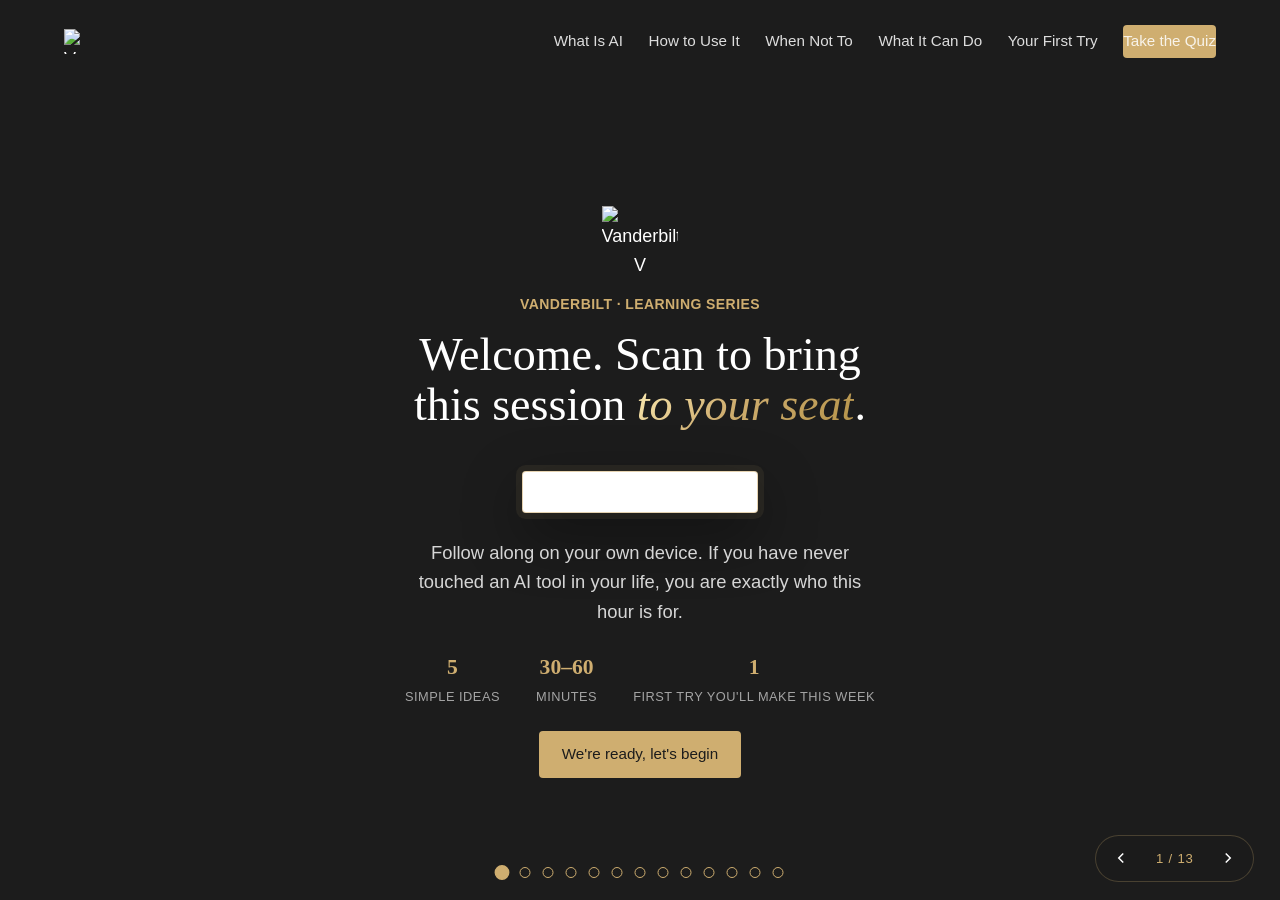
==== commit d2034150: "Humanize copy, add cited impact stories, videos, and left-to-right deck - Copy audit: zero em dashes" ====
--- a/index.html
+++ b/index.html
@@ -23,7 +23,7 @@
 <link rel="preload" href="assets/fonts/libre-caslon-display-latin-400-normal.woff2" as="font" type="font/woff2" crossorigin>
 <link rel="preload" href="assets/fonts/inter-latin-400-normal.woff2" as="font" type="font/woff2" crossorigin>
 
-<link rel="stylesheet" href="assets/css/styles.css?v=9">
+<link rel="stylesheet" href="assets/css/styles.css?v=10">
 <style>
   /* skill pills (course-level) */
   .skills { display: flex; flex-wrap: wrap; gap: .5rem; align-items: center; margin-top: 1.5rem; }
@@ -65,7 +65,7 @@
 <div class="dots" id="dots" role="navigation" aria-label="Slide navigation"></div>
 <div class="deckbar" role="group" aria-label="Presentation controls">
   <button id="deckPrev" aria-label="Previous slide"><svg viewBox="0 0 24 24" fill="none" stroke="currentColor" stroke-width="2"><polyline points="15 18 9 12 15 6"/></svg></button>
-  <span class="deckbar__count" id="deckCount">1 / 12</span>
+  <span class="deckbar__count" id="deckCount">1 / 13</span>
   <button id="deckNext" aria-label="Next slide"><svg viewBox="0 0 24 24" fill="none" stroke="currentColor" stroke-width="2"><polyline points="9 18 15 12 9 6"/></svg></button>
 </div>
 
@@ -102,7 +102,7 @@
     <div class="wrap">
       <p class="eyebrow" data-reveal>AI Basics · Vanderbilt</p>
       <h1 class="h-hero" data-reveal>Never used AI?<br><em class="gold-text">Start here.</em></h1>
-      <p class="lead" data-reveal style="margin-top:1.5rem">No jargon, no code, no assumptions. In the next half hour you'll learn what AI actually is, how to talk to it, when to keep things away from it, and you'll build your first request — ready to try today.</p>
+      <p class="lead" data-reveal style="margin-top:1.5rem">No jargon, no code, no assumptions. In the next half hour you'll learn what AI actually is, how to talk to it, when to keep things away from it, and you'll build your first request, ready to try today.</p>
       <div class="objectives" data-reveal>
         <p class="objectives__label">By the end, you will be able to</p>
         <ol class="objectives__list">
@@ -133,9 +133,9 @@
       <p class="eyebrow" data-reveal>The whole plan</p>
       <h2 class="h2" data-reveal>Five ideas. <em>That's it.</em></h2>
       <ol class="agenda">
-        <li data-reveal><span class="num">01</span><div><h3>What is AI?</h3><p>One plain sentence — and proof you've been using it for years.</p></div></li>
+        <li data-reveal><span class="num">01</span><div><h3>What is AI?</h3><p>One plain sentence, plus proof you've been using it for years.</p></div></li>
         <li data-reveal><span class="num">02</span><div><h3>Why and how do we use it?</h3><p>You type in ordinary English. It answers. You make it better with one follow-up.</p></div></li>
-        <li data-reveal><span class="num">03</span><div><h3>When to use it — and when not to</h3><p>The traffic light: green, yellow, red. Three seconds that keep you safe.</p></div></li>
+        <li data-reveal><span class="num">03</span><div><h3>When to use it, and when not to</h3><p>The traffic light: green, yellow, red. Three seconds that keep you safe.</p></div></li>
         <li data-reveal><span class="num">04</span><div><h3>What can it do for you?</h3><p>Five superpowers: draft, summarize, brainstorm, explain, rewrite.</p></div></li>
         <li data-reveal><span class="num">05</span><div><h3>Your first try</h3><p>Build a real request, copy it, and use it this week.</p></div></li>
       </ol>
@@ -147,11 +147,11 @@
     <div class="wrap">
       <p class="eyebrow" data-reveal>Idea 01 · What is AI?</p>
       <h2 class="h2" data-reveal>One sentence, <em>no jargon</em>.</h2>
-      <p class="lead" data-reveal>AI is a computer program that learned from millions of examples — so instead of following fixed rules, it can predict, suggest, and write things that fit your situation. It's not a robot, it's not magic, and it's not always right. Think of it as a very well-read assistant: fast, tireless, eager to help, and occasionally confidently wrong.</p>
+      <p class="lead" data-reveal>AI is a computer program that learned from millions of examples. Because it learned instead of following fixed rules, it can predict, suggest, and write things that fit your situation. It isn't a robot or magic, and it isn't always right either. Think of it as a very well-read assistant: fast, tireless, eager to help, and occasionally wrong in a confident voice.</p>
 
       <div class="quiz" id="isAI" data-reveal style="margin-top:2.5rem">
         <p class="eyebrow" style="margin-bottom:.5rem">Play · Is that AI?</p>
-        <p class="why" style="margin-top:0"><b>Why this matters:</b> the fastest way to demystify AI is to notice you've already been using it for years. Five everyday things — call each one.</p>
+        <p class="why" style="margin-top:0"><b>Why this matters:</b> the fastest way to make AI feel less mysterious is to notice you've already been using it for years. Here are five everyday things. Call each one.</p>
         <p class="quiz__progress" id="iaProgress"></p>
         <p class="quiz__q" id="iaQ" style="margin-top:.4rem"></p>
         <div class="quiz__options" id="iaOptions" role="group" aria-label="Choices"></div>
@@ -162,10 +162,20 @@
         <div id="iaResult" hidden aria-live="polite"></div>
       </div>
 
+      <div class="yt" data-reveal data-embed="https://www.youtube-nocookie.com/embed/Ok-xpKjKp2g" data-yttitle="How AI works, a plain-language introduction">
+        <button class="yt__load" type="button">
+          <span class="yt__play" aria-hidden="true">▶</span>
+          <span class="yt__title">Watch: How AI Works (2 min, plain language)</span>
+          <span class="yt__src">Code.org · Loads YouTube on click</span>
+        </button>
+        <p class="yt__alt">Prefer a new tab? <a href="https://www.youtube.com/watch?v=Ok-xpKjKp2g" target="_blank" rel="noopener">Open on YouTube</a>.</p>
+        <p class="why" style="margin:.35rem 0 0"><b>Why this video:</b> the friendliest short explanation on the internet, made for total beginners. No technical background needed.</p>
+      </div>
+
       <details class="deeper" data-reveal>
         <summary><svg class="chev" viewBox="0 0 24 24" fill="none" stroke="currentColor" stroke-width="2.5" aria-hidden="true"><polyline points="9 18 15 12 9 6"/></svg> Go deeper</summary>
         <div class="deeper__body">
-          <div><h4>In practice</h4><p>The one distinction worth keeping: a regular program follows rules a person wrote (a calculator never surprises you). AI learned patterns from examples (your phone's word suggestions surprise you daily). The chat tools everyone is talking about — like Microsoft Copilot or ChatGPT — are that same word-suggestion idea, trained on so much text that it can draft emails, summarize documents, and explain almost anything. That's the whole mystery.</p></div>
+          <div><h4>In practice</h4><p>The one distinction worth keeping: a regular program follows rules a person wrote, which is why a calculator never surprises you. AI learned patterns from examples, which is why your phone's word suggestions surprise you daily. The chat tools everyone is talking about, like Microsoft Copilot or ChatGPT, are that same word-suggestion idea trained on so much text that it can draft emails, summarize documents, and explain almost anything. Once you see that, most of the mystery is gone.</p></div>
           <div class="deeper__ask" data-classroom><h4><span class="mode">As a group</span> · 3 min</h4>
           <p class="why"><b>Why this matters:</b> hearing the room name AI they already use dissolves the intimidation faster than any definition.</p>
           <ol class="steps">
@@ -196,7 +206,7 @@
     <div class="wrap">
       <p class="eyebrow" data-reveal>Idea 02 · Why &amp; How</p>
       <h2 class="h2" data-reveal>Type like you'd text <em>a helpful person</em>.</h2>
-      <p class="lead" data-reveal>Why do people use AI? Because it takes the chores that eat your day — first drafts, long documents, blank pages — and does them in seconds. And how? There's nothing to install and nothing to learn: you type what you need in plain English, like texting a very capable assistant, and it answers. When the answer isn't quite right, you don't start over. You just tell it what to fix.</p>
+      <p class="lead" data-reveal>Why do people use AI? Because it takes the chores that eat your day (first drafts, long documents, blank pages) and does them in seconds. Federal Reserve researchers found that workers who use it are already saving around two hours a week. And the how is easier than you'd guess. Nothing to install, nothing to memorize. You type what you need in plain English, like texting a very capable assistant, and it answers. When the answer isn't quite right, you don't start over. You just tell it what to fix.</p>
 
       <div class="grid grid-3" style="margin-top:2.5rem;grid-template-columns:repeat(auto-fit,minmax(220px,1fr))">
         <div class="card" data-reveal>
@@ -207,7 +217,7 @@
         <div class="card" data-reveal>
           <span class="tag">Step 2 · Look</span>
           <h3>Read what came back</h3>
-          <p class="muted">It answers in seconds. Usually good, sometimes off. Either way, you're not done — and neither is it.</p>
+          <p class="muted">It answers in seconds. Usually good, sometimes off. Either way, you're not done yet, and neither is it.</p>
         </div>
         <div class="card" data-reveal>
           <span class="tag">Step 3 · Improve</span>
@@ -218,7 +228,7 @@
 
       <div class="quiz" id="followUp" data-reveal style="margin-top:2.5rem">
         <p class="eyebrow" style="margin-bottom:.5rem">Play · Pick the next move</p>
-        <p class="why" style="margin-top:0"><b>Why this matters:</b> the difference between people who love AI and people who gave up after one try is what they did with the SECOND message. Five moments — pick the move.</p>
+        <p class="why" style="margin-top:0"><b>Why this matters:</b> the difference between people who love AI and people who gave up after one try is what they did with the SECOND message. Five moments. Pick the move for each.</p>
         <p class="quiz__progress" id="fuProgress"></p>
         <p class="quiz__q" id="fuQ" style="margin-top:.4rem"></p>
         <div class="quiz__options" id="fuOptions" role="group" aria-label="Next move choices"></div>
@@ -232,7 +242,7 @@
       <details class="deeper" data-reveal>
         <summary><svg class="chev" viewBox="0 0 24 24" fill="none" stroke="currentColor" stroke-width="2.5" aria-hidden="true"><polyline points="9 18 15 12 9 6"/></svg> Go deeper</summary>
         <div class="deeper__body">
-          <div><h4>In practice</h4><p>Two habits carry beginners a long way. First, details make the difference: "write an email" gets you something generic; "write a warm, three-sentence email to my six-person team about Thursday's planning lunch" gets you something usable. Second, treat the first answer as a draft, always — AI writes the draft, you stay the editor. It sounds confident even when it's wrong, so anything important (a date, a number, a name, a fact you'll repeat) gets checked by you before your name goes on it.</p></div>
+          <div><h4>In practice</h4><p>Two habits carry beginners a long way. First, details make the difference: "write an email" gets you something generic; "write a warm, three-sentence email to my six-person team about Thursday's planning lunch" gets you something usable. Second, treat the first answer as a draft, always. AI writes the draft, and you stay the editor. It sounds confident even when it's wrong, so anything important (a date, a number, a name, a fact you'll repeat) gets checked by you before your name goes on it.</p></div>
           <div class="deeper__ask" data-classroom><h4><span class="mode">As a group</span> · 5 min</h4>
           <p class="why"><b>Why this matters:</b> watching one request improve live, on the projector, teaches the two-step better than any slide.</p>
           <ol class="steps">
@@ -245,7 +255,7 @@
           <ol class="steps">
             <li>Think of one email or note you need to write anyway this week.</li>
             <li>Jot down the plain-English request you'd type, including two details: who it's for and what it should sound like.</li>
-            <li>Keep it — you'll build the real thing in Idea 05.</li>
+            <li>Keep it. You'll build the real thing in Idea 05.</li>
           </ol></div>
         </div>
       </details>
@@ -268,7 +278,7 @@
         <div class="card" data-reveal style="border-top:3px solid #ECB748">
           <span class="tag">🟡 Yellow · Approved tools only</span>
           <h3>Internal work content</h3>
-          <p class="muted">Your drafts, internal announcements, work documents. Fine — but ONLY in Vanderbilt-approved tools (like Copilot signed in with your VU account). Never a random free website.</p>
+          <p class="muted">Your drafts, internal announcements, work documents. Fine, but ONLY in Vanderbilt-approved tools like Copilot signed in with your VU account. Never a random free website.</p>
         </div>
         <div class="card" data-reveal style="border-top:3px solid #c76b5a">
           <span class="tag">🔴 Red · Keep it out</span>
@@ -279,7 +289,7 @@
 
       <div class="quiz" id="lightJudge" data-reveal style="margin-top:2.5rem">
         <p class="eyebrow" style="margin-bottom:.5rem">Play · Green, yellow, or red?</p>
-        <p class="why" style="margin-top:0"><b>Why this matters:</b> this one habit prevents nearly every AI mistake that makes the news. Five real situations — call the color.</p>
+        <p class="why" style="margin-top:0"><b>Why this matters:</b> this one habit prevents nearly every AI mistake that makes the news. Five real situations. Call the color on each.</p>
         <p class="quiz__progress" id="ljProgress"></p>
         <p class="quiz__q" id="ljQ" style="margin-top:.4rem"></p>
         <div class="quiz__options" id="ljOptions" role="group" aria-label="Color choices"></div>
@@ -294,7 +304,7 @@
         <p class="quiz__q">Quick check: besides privacy, what's the other big "don't" with AI?</p>
         <div class="quiz__options">
           <button class="opt" data-correct="1" data-why="AI sounds equally confident when it's right and when it's wrong. Facts, dates, numbers, and names get checked at the source before you rely on them."><span class="mark">A</span><span>Don't trust important facts without checking them</span></button>
-          <button class="opt" data-correct="0" data-why="Long questions are fine — detail usually makes answers better, not worse."><span class="mark">B</span><span>Don't ask it long questions</span></button>
+          <button class="opt" data-correct="0" data-why="Long questions are fine. Detail usually makes answers better, not worse."><span class="mark">B</span><span>Don't ask it long questions</span></button>
           <button class="opt" data-correct="0" data-why="Daily use is fine and normal. The habit that matters is checking what matters."><span class="mark">C</span><span>Don't use it more than once a day</span></button>
         </div>
         <p class="quiz__feedback" aria-live="polite"></p>
@@ -303,12 +313,12 @@
       <details class="deeper" data-reveal>
         <summary><svg class="chev" viewBox="0 0 24 24" fill="none" stroke="currentColor" stroke-width="2.5" aria-hidden="true"><polyline points="9 18 15 12 9 6"/></svg> Go deeper</summary>
         <div class="deeper__body">
-          <div><h4>In practice</h4><p>Why the caution about facts? AI predicts what a good answer LOOKS like — and sometimes it produces something that looks right but isn't. It might cite a book that doesn't exist or state a date with total confidence and be a year off. The professionals' habit is simple: use AI freely for drafts and ideas (where being wrong costs nothing), and verify anything you'll repeat, publish, or decide on. And decisions about people — hiring, grading, evaluations — stay with people. AI can inform your thinking; it doesn't get a vote.</p></div>
+          <div><h4>In practice</h4><p>Why the caution about facts? AI predicts what a good answer LOOKS like, and sometimes it produces something that looks right but isn't. It might cite a book that doesn't exist, or state a date with total confidence and be a year off. The professionals' habit is simple: use AI freely for drafts and ideas, where being wrong costs nothing, and verify anything you'll repeat, publish, or decide on. Decisions about people (hiring, grading, evaluations) stay with people. AI can inform your thinking, but it doesn't get a vote.</p></div>
           <div class="deeper__ask" data-classroom><h4><span class="mode">As a group</span> · 4 min</h4>
           <p class="why"><b>Why this matters:</b> practicing the color call out loud, on the room's own examples, turns the poster into a reflex.</p>
           <ol class="steps">
             <li>Popcorn round: each person names one task from their real week they might hand to AI.</li>
-            <li>The room calls the color: green, yellow, or red. Debate the borderline ones — the debate IS the learning.</li>
+            <li>The room calls the color: green, yellow, or red. Debate the borderline ones; the debate IS the learning.</li>
             <li>End on the rule: when in doubt, leave the names and details out.</li>
           </ol></div>
           <div class="deeper__ask"><h4><span class="mode">On your own</span> · 2 min</h4>
@@ -331,7 +341,7 @@
 
       <div class="quiz" id="superPower" data-reveal style="margin-top:2.5rem">
         <p class="eyebrow" style="margin-bottom:.5rem">Play · Match the superpower</p>
-        <p class="why" style="margin-top:0"><b>Why this matters:</b> once you can match the chore to the superpower, you'll start seeing AI-shaped chores everywhere. Five real situations — pick the power.</p>
+        <p class="why" style="margin-top:0"><b>Why this matters:</b> once you can match the chore to the superpower, you'll start seeing AI-shaped chores everywhere. Five real situations. Pick the power for each.</p>
         <p class="quiz__progress" id="spProgress"></p>
         <p class="quiz__q" id="spQ" style="margin-top:.4rem"></p>
         <div class="quiz__options" id="spOptions" role="group" aria-label="Superpower choices"></div>
@@ -344,13 +354,13 @@
 
       <div class="card" data-reveal style="margin-top:2rem;border-color:rgba(236,183,72,.4)">
         <span class="tag">What it can't do</span>
-        <p style="margin:.5rem 0 0;color:rgba(255,255,255,.85)">It can't know what happened in your meeting this morning, can't be trusted blind on facts, and can't take responsibility — that part stays yours. AI does the chore; you do the judgment. That division of labor is the whole arrangement.</p>
+        <p style="margin:.5rem 0 0;color:rgba(255,255,255,.85)">It can't know what happened in your meeting this morning, and it can't take responsibility for what goes out under your name. That part stays yours. AI does the chore, you do the judgment, and that division of labor is the whole arrangement.</p>
       </div>
 
       <details class="deeper" data-reveal>
         <summary><svg class="chev" viewBox="0 0 24 24" fill="none" stroke="currentColor" stroke-width="2.5" aria-hidden="true"><polyline points="9 18 15 12 9 6"/></svg> Go deeper</summary>
         <div class="deeper__body">
-          <div><h4>In practice</h4><p>A realistic first month looks like this: week one, you draft two emails and summarize one long document. Week two, you brainstorm names for something and ask it to explain an acronym-filled message. By week four, you reach for it without thinking — the way you reach for search. People who use these tools regularly report saving meaningful time every week on exactly these five chores; the savings start with the first email.</p></div>
+          <div><h4>In practice</h4><p>A realistic first month looks like this: week one, you draft two emails and summarize one long document. Week two, you brainstorm names for something and ask it to explain an acronym-filled message. By week four, you reach for it without thinking, the way you reach for search. In a 2024 Federal Reserve Bank of St. Louis survey, workers using these tools reported saving about 5% of their work hours, roughly 2.2 hours in a 40-hour week. The savings start with the first email.</p></div>
           <div class="deeper__ask" data-classroom><h4><span class="mode">As a group</span> · 4 min</h4>
           <p class="why"><b>Why this matters:</b> the room's own chores are more convincing than any example on a slide.</p>
           <ol class="steps">
@@ -362,7 +372,79 @@
           <p class="why"><b>Why this matters:</b> your first try should be a chore you already resent. Pick it now.</p>
           <ol class="steps">
             <li>Name the one chore from your week you'd most love to hand off.</li>
-            <li>Match it to its superpower. That's your first try — and the next slide builds the request for it.</li>
+            <li>Match it to its superpower. That's your first try, and the request for it gets built two slides from now.</li>
+          </ol></div>
+        </div>
+      </details>
+    </div>
+  </section>
+
+  <!-- ============ 8 · THE IMPACT ============ -->
+  <section class="slide on-cream" id="s-impact" data-count data-title="The impact">
+    <div class="wrap">
+      <p class="eyebrow" data-reveal>The bigger picture · Why this is worth learning</p>
+      <h2 class="h2" data-reveal>This is already changing <em>real lives</em>.</h2>
+      <p class="lead" data-reveal>The time savings are real. In a <a href="https://www.stlouisfed.org/on-the-economy/2025/feb/impact-generative-ai-work-productivity" target="_blank" rel="noopener">2024 Federal Reserve Bank of St. Louis survey</a>, workers who use these tools reported saving about 2.2 hours in a 40-hour week. But the numbers aren't the best part. The same technology behind your first email draft is quietly doing some remarkable good in the world.</p>
+
+      <div class="grid grid-3" style="margin-top:2.5rem;grid-template-columns:repeat(auto-fit,minmax(240px,1fr))">
+        <div class="card" data-reveal>
+          <span class="tag">Health</span>
+          <h3>Finding cancer earlier</h3>
+          <p class="muted">In a Swedish trial of over 105,000 women, published in <a href="https://www.thelancet.com/journals/landig/article/PIIS2589-7500(24)00267-X/fulltext" target="_blank" rel="noopener">The Lancet Digital Health</a>, AI-supported mammography screening found 29% more cancers and cut radiologists' screen-reading workload by 44%. Doctors still make every call; the AI helps them look.</p>
+        </div>
+        <div class="card" data-reveal>
+          <span class="tag">Accessibility</span>
+          <h3>Describing the world for blind users</h3>
+          <p class="muted"><a href="https://www.bemyeyes.com/news/introducing-be-my-ai-formerly-virtual-volunteer-for-people-who-are-blind-or-have-low-vision-powered-by-openais-gpt-4/" target="_blank" rel="noopener">Be My Eyes</a> lets a blind person photograph anything (a menu, a medicine label, the fridge) and hear a detailed description in seconds. The demo below is worth two minutes of anyone's day.</p>
+        </div>
+        <div class="card" data-reveal>
+          <span class="tag">Voice</span>
+          <h3>Giving voices back</h3>
+          <p class="muted">People losing their speech to ALS can now bank recordings of their own voice, and AI rebuilds it so they keep speaking as themselves. <a href="https://bridgingvoice.org/news/elevenlabs-bridging-voice-partnership/" target="_blank" rel="noopener">Bridging Voice and ElevenLabs</a> provide this free to ALS patients.</p>
+        </div>
+        <div class="card" data-reveal>
+          <span class="tag">Communication</span>
+          <h3>A drafting partner for autistic adults</h3>
+          <p class="muted">Researchers <a href="https://arxiv.org/html/2601.17946v1" target="_blank" rel="noopener">studying autistic professionals</a> found many use AI chat tools to draft messages, soften tone, and decode workplace phrasing. In one participant's words, "I use ChatGPT to humanize my words."</p>
+        </div>
+      </div>
+
+      <div class="yt" data-reveal data-embed="https://www.youtube-nocookie.com/embed/DaKb2L8Xqkw" data-yttitle="Be My Eyes: AI describing the world for blind users">
+        <button class="yt__load" type="button">
+          <span class="yt__play" aria-hidden="true">▶</span>
+          <span class="yt__title">Watch: AI describes the world for a blind user (2 min)</span>
+          <span class="yt__src">Be My Eyes · Loads YouTube on click</span>
+        </button>
+        <p class="yt__alt">Prefer a new tab? <a href="https://www.youtube.com/watch?v=DaKb2L8Xqkw" target="_blank" rel="noopener">Open on YouTube</a>.</p>
+        <p class="why" style="margin:.35rem 0 0"><b>Why this video:</b> two minutes that turn "AI" from a headline into a person reading a menu on their own for the first time in years.</p>
+      </div>
+
+      <div class="quiz" data-quiz data-reveal style="margin-top:2.5rem">
+        <p class="quiz__q">Quick check: in the breast cancer screening trial, what was the AI's job?</p>
+        <div class="quiz__options">
+          <button class="opt" data-correct="1" data-why="The AI flagged scans for the doctors and took over repetitive screen reading. Humans made every diagnosis. That pattern, AI does the chore and people keep the judgment, is the same one you'll use at your desk."><span class="mark">A</span><span>Help the doctors look, while doctors made every call</span></button>
+          <button class="opt" data-correct="0" data-why="No. Radiologists stayed in charge of every diagnosis. The AI reduced their repetitive reading workload so their attention went where it mattered."><span class="mark">B</span><span>Replace the radiologists</span></button>
+          <button class="opt" data-correct="0" data-why="It did far more than paperwork: it helped find 29% more cancers. But every decision stayed with the doctors."><span class="mark">C</span><span>Only schedule the appointments</span></button>
+        </div>
+        <p class="quiz__feedback" aria-live="polite"></p>
+      </div>
+
+      <details class="deeper" data-reveal>
+        <summary><svg class="chev" viewBox="0 0 24 24" fill="none" stroke="currentColor" stroke-width="2.5" aria-hidden="true"><polyline points="9 18 15 12 9 6"/></svg> Go deeper</summary>
+        <div class="deeper__body">
+          <div><h4>In practice</h4><p>Notice the pattern in every one of these stories. The AI never works alone: doctors read the scans, blind users decide what to photograph and what to trust, ALS patients choose their words, autistic professionals edit every draft before sending. The technology does a chore that used to be a barrier, and a person stays in charge. That's the same arrangement you're learning today, just with higher stakes. Sources, if you want to read further: <a href="https://www.thelancet.com/journals/landig/article/PIIS2589-7500(24)00267-X/fulltext" target="_blank" rel="noopener">the MASAI trial in The Lancet Digital Health</a>, <a href="https://www.stlouisfed.org/on-the-economy/2025/feb/impact-generative-ai-work-productivity" target="_blank" rel="noopener">the St. Louis Fed productivity survey</a>, <a href="https://www.bemyeyes.com/" target="_blank" rel="noopener">Be My Eyes</a>, and <a href="https://bridgingvoice.org/" target="_blank" rel="noopener">Bridging Voice</a>.</p></div>
+          <div class="deeper__ask" data-classroom><h4><span class="mode">As a group</span> · 3 min</h4>
+          <p class="why"><b>Why this matters:</b> connecting AI to something the room cares about beats any statistic.</p>
+          <ol class="steps">
+            <li>Play the Be My Eyes video for the room.</li>
+            <li>One question, popcorn style: which of these four stories surprised you most, and why?</li>
+            <li>Land the pattern: in every story, the AI does the chore and a person stays in charge. Same deal you're getting today.</li>
+          </ol></div>
+          <div class="deeper__ask"><h4><span class="mode">On your own</span> · 2 min</h4>
+          <p class="why"><b>Why this matters:</b> a reason to learn that's bigger than saved minutes tends to stick.</p>
+          <ol class="steps">
+            <li>Watch the Be My Eyes video above.</li>
+            <li>Ask yourself which of the four stories you'd tell a skeptical friend, then remember it. It's a better answer to "why bother with AI?" than any statistic.</li>
           </ol></div>
         </div>
       </details>
@@ -374,7 +456,7 @@
     <div class="wrap">
       <p class="eyebrow" data-reveal>Idea 05 · Your First Try</p>
       <h2 class="h2" data-reveal>Build your first request. <em>Right now.</em></h2>
-      <p class="lead" data-reveal>Here's the simple recipe for a good request: tell it the <b>job</b>, give it your <b>details</b>, and say what <b>shape</b> you want back. That's it. Build yours below — it assembles into a real prompt you can copy and use today in a Vanderbilt-approved tool.</p>
+      <p class="lead" data-reveal>The recipe for a good request is short: tell it the <b>job</b>, give it your <b>details</b>, and say what <b>shape</b> you want back. Build yours below. It assembles into a real prompt you can copy and use today in a Vanderbilt-approved tool.</p>
 
       <div class="plan" id="firstPrompt" data-reveal style="margin-top:2rem">
         <p class="eyebrow" style="margin-bottom:.75rem">Build · My first prompt</p>
@@ -412,13 +494,13 @@
       <details class="deeper" data-reveal>
         <summary><svg class="chev" viewBox="0 0 24 24" fill="none" stroke="currentColor" stroke-width="2.5" aria-hidden="true"><polyline points="9 18 15 12 9 6"/></svg> Go deeper</summary>
         <div class="deeper__body">
-          <div><h4>In practice</h4><p>Where to actually go for your first try: use a Vanderbilt-approved tool — Microsoft Copilot signed in with your VU account is the safe default for work content. Open it, paste your prompt, press enter. Then remember the only two moves you need: if the answer is close, add one detail and ask again; if it's important, check it before you use it. Your first try will take under five minutes, and the second one will take two.</p></div>
+          <div><h4>In practice</h4><p>Where to actually go for your first try: use a Vanderbilt-approved tool. Microsoft Copilot signed in with your VU account is the safe default for work content. Open it, paste your prompt, press enter. Then remember the only two moves you need: if the answer is close, add one detail and ask again; if it's important, check it before you use it. Your first try will take under five minutes, and the second one will take two.</p></div>
           <div class="deeper__ask" data-classroom><h4><span class="mode">As a group</span> · 5 min</h4>
           <p class="why"><b>Why this matters:</b> a first try completed IN the room, surrounded by other beginners, removes the last excuse.</p>
           <ol class="steps">
             <li>Everyone builds their prompt above and copies it.</li>
             <li>Anyone with access to an approved tool on their device: paste, send, read. Hands up when your answer arrives.</li>
-            <li>Two volunteers read their answer aloud — including one that came back mediocre, and improve it live with one follow-up.</li>
+            <li>Two volunteers read their answer aloud, including one that came back mediocre. Improve that one live with a single follow-up.</li>
           </ol></div>
           <div class="deeper__ask"><h4><span class="mode">On your own</span> · 5 min</h4>
           <p class="why"><b>Why this matters:</b> reading about swimming isn't swimming. Your first try is one paste away.</p>
@@ -502,7 +584,7 @@
       <div class="vidcard vidcard--feature" data-reveal style="text-align:left;max-width:680px;margin:2.25rem auto 0;cursor:default">
         <div class="vidcard__top"><span class="vidcard__src">Your one next step</span><span class="vidcard__dur">Per your card</span></div>
         <h3>Run the prompt you built, on the chore you named</h3>
-        <p>Open a Vanderbilt-approved tool, paste your prompt, press enter. Add one detail, ask again. Check anything important. Then notice the time you just got back — that's yours now, every week. Ready for more? AI 201 in the Course Library is your next step when this feels easy.</p>
+        <p>Open a Vanderbilt-approved tool, paste your prompt, press enter. Add one detail, ask again. Check anything important. Then notice the time you just got back. That's yours now, every week. When this starts to feel easy, AI 201 in the Course Library is the next step.</p>
       </div>
       <p class="why" data-reveal data-classroom style="margin:1.5rem auto 0;max-width:52ch;text-align:center"><b>Before you go:</b> say your chore and your day out loud, or type it in the chat. Spoken commitments stick.</p>
       <div class="hero__cta" data-reveal style="justify-content:center;margin-top:1.75rem">
@@ -511,10 +593,6 @@
         <a class="btn btn--ghost" href="#s-recap">Retake the quiz</a>
       </div>
     </div>
-  </section>
-
-</main>
-
 <!-- ============ FOOTER ============ -->
 <footer class="footer" aria-labelledby="footHead">
   <div class="wrap">
@@ -551,8 +629,13 @@
     </div>
   </div>
 </footer>
+  </section>
+
+</main>
+
+
 
 <script src="assets/js/qrcode.js?v=1"></script>
-<script src="assets/js/main.js?v=9"></script>
+<script src="assets/js/main.js?v=10"></script>
 </body>
 </html>
--- a/assets/css/styles.css
+++ b/assets/css/styles.css
@@ -752,3 +752,40 @@
   padding: .75rem .9rem; font-size: .85rem; color: rgba(255,255,255,.75); background: rgba(139,161,142,.08); }
 .ragsim__source b { color: #8BA18E; font-family: var(--font-condensed); text-transform: uppercase;
   letter-spacing: .06em; font-size: .72rem; }
+
+/* ============ horizontal deck (advance left to right) ============ */
+html, body { height: 100%; }
+body { overflow: hidden; }
+.deck {
+  display: flex;
+  flex-direction: row;
+  overflow-x: auto;
+  overflow-y: hidden;
+  scroll-snap-type: x mandatory;
+  height: 100vh;
+  height: 100dvh;
+  scrollbar-width: none;
+}
+.deck::-webkit-scrollbar { display: none; }
+.slide {
+  flex: 0 0 100vw;
+  width: 100vw;
+  max-width: 100vw;
+  height: 100vh;
+  height: 100dvh;
+  min-height: 0;
+  overflow-y: auto;
+  overflow-x: hidden;
+  scroll-snap-align: start;
+  scroll-snap-stop: always;
+  justify-content: flex-start;
+}
+/* center short slides vertically, let tall ones scroll from the top */
+.slide > .wrap { margin-top: auto; margin-bottom: auto; }
+@media (prefers-reduced-motion: no-preference) { .deck { scroll-behavior: smooth; } }
+/* dots move to a bottom-center horizontal rail, matching the left-right flow */
+.dots { right: auto; top: auto; transform: none; left: 50%; bottom: 22px;
+  transform: translateX(-50%); flex-direction: row; }
+@media (max-width: 900px) { .dots { display: none; } }
+/* footer now lives inside the closing slide */
+.slide .footer { margin-top: clamp(2.5rem, 6vh, 5rem); }
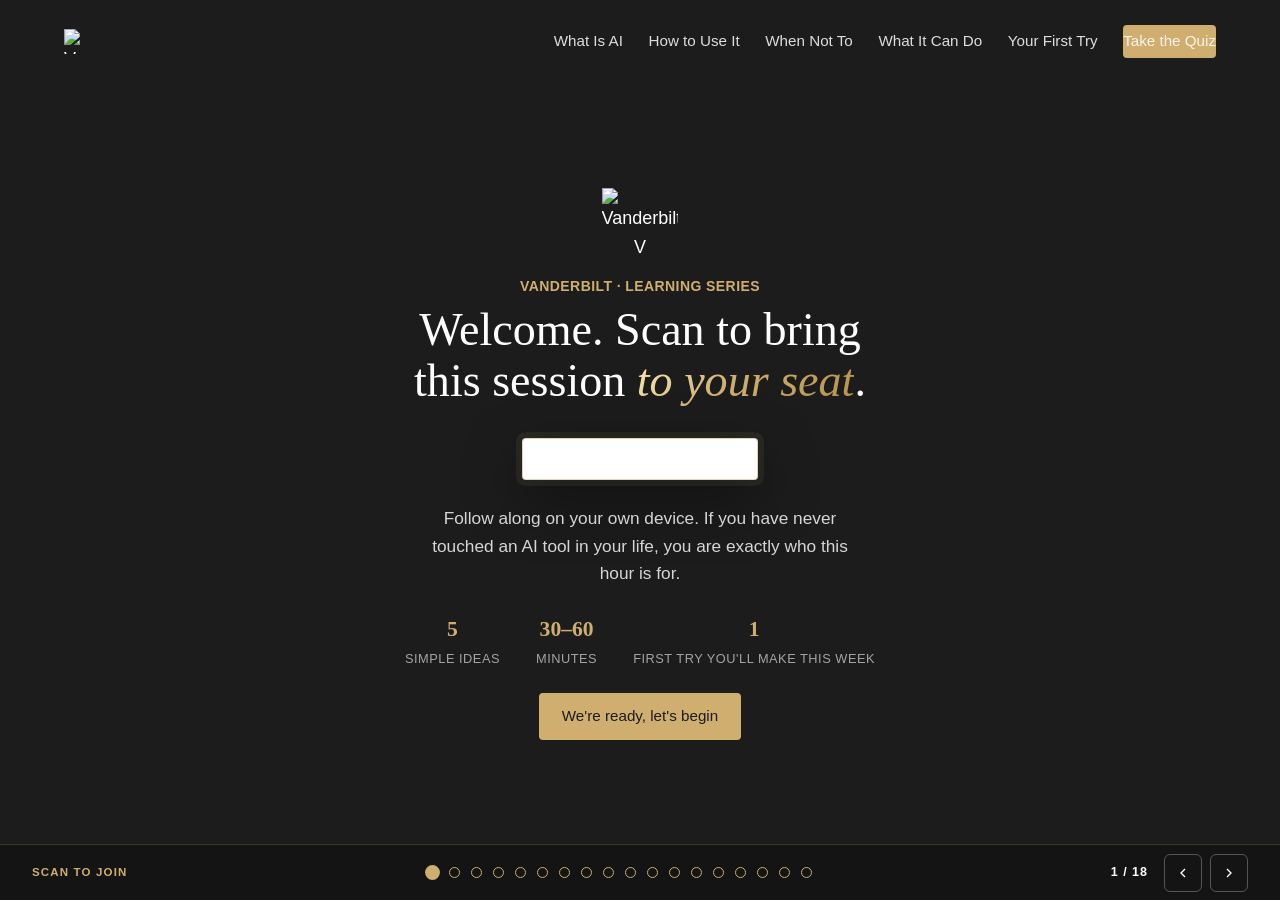
==== commit a47386c6: "Fit-the-screen pass: 18 screens, Working Smarter bottom bar, scroll hint - Every dense section split" ====
--- a/index.html
+++ b/index.html
@@ -23,7 +23,7 @@
 <link rel="preload" href="assets/fonts/libre-caslon-display-latin-400-normal.woff2" as="font" type="font/woff2" crossorigin>
 <link rel="preload" href="assets/fonts/inter-latin-400-normal.woff2" as="font" type="font/woff2" crossorigin>
 
-<link rel="stylesheet" href="assets/css/styles.css?v=10">
+<link rel="stylesheet" href="assets/css/styles.css?v=12">
 <style>
   /* skill pills (course-level) */
   .skills { display: flex; flex-wrap: wrap; gap: .5rem; align-items: center; margin-top: 1.5rem; }
@@ -61,13 +61,17 @@
   </nav>
 </header>
 
-<!-- deck dot rail + control bar -->
-<div class="dots" id="dots" role="navigation" aria-label="Slide navigation"></div>
-<div class="deckbar" role="group" aria-label="Presentation controls">
-  <button id="deckPrev" aria-label="Previous slide"><svg viewBox="0 0 24 24" fill="none" stroke="currentColor" stroke-width="2"><polyline points="15 18 9 12 15 6"/></svg></button>
-  <span class="deckbar__count" id="deckCount">1 / 13</span>
-  <button id="deckNext" aria-label="Next slide"><svg viewBox="0 0 24 24" fill="none" stroke="currentColor" stroke-width="2"><polyline points="9 18 15 12 9 6"/></svg></button>
+<!-- bottom navigation bar -->
+<div class="bottombar" role="group" aria-label="Presentation controls">
+  <span class="bottombar__title" id="barTitle">Welcome</span>
+  <div class="dots" id="dots" role="navigation" aria-label="Slide navigation"></div>
+  <div class="bottombar__ctrl">
+    <span class="bottombar__count" id="deckCount">1 / 18</span>
+    <button id="deckPrev" aria-label="Previous slide"><svg viewBox="0 0 24 24" fill="none" stroke="currentColor" stroke-width="2"><polyline points="15 18 9 12 15 6"/></svg></button>
+    <button id="deckNext" aria-label="Next slide"><svg viewBox="0 0 24 24" fill="none" stroke="currentColor" stroke-width="2"><polyline points="9 18 15 12 9 6"/></svg></button>
+  </div>
 </div>
+<button class="scrollhint" id="scrollHint" type="button" aria-label="Scroll for more on this screen">Scroll for more <svg viewBox="0 0 24 24" fill="none" stroke="currentColor" stroke-width="2.5" width="12" height="12" aria-hidden="true"><polyline points="6 9 12 15 18 9"/></svg></button>
 
 <main class="deck" id="top">
 
@@ -147,8 +151,45 @@
     <div class="wrap">
       <p class="eyebrow" data-reveal>Idea 01 · What is AI?</p>
       <h2 class="h2" data-reveal>One sentence, <em>no jargon</em>.</h2>
-      <p class="lead" data-reveal>AI is a computer program that learned from millions of examples. Because it learned instead of following fixed rules, it can predict, suggest, and write things that fit your situation. It isn't a robot or magic, and it isn't always right either. Think of it as a very well-read assistant: fast, tireless, eager to help, and occasionally wrong in a confident voice.</p>
-
+      <p class="lead" data-reveal>AI is a computer program that learned from millions of examples. Because it learned instead of following fixed rules, it can predict, suggest, and write things that fit your situation. It isn't a robot or magic, and it isn't always right either.</p>
+
+
+
+      <div class="yt" data-reveal data-embed="https://www.youtube-nocookie.com/embed/Ok-xpKjKp2g" data-yttitle="How AI works, a plain-language introduction">
+        <button class="yt__load" type="button">
+          <span class="yt__play" aria-hidden="true">▶</span>
+          <span class="yt__title">Watch: How AI Works (2 min, plain language)</span>
+          <span class="yt__src">Code.org · Loads YouTube on click</span>
+        </button>
+        <p class="yt__alt">Prefer a new tab? <a href="https://www.youtube.com/watch?v=Ok-xpKjKp2g" target="_blank" rel="noopener">Open on YouTube</a>.</p>
+        <p class="why" style="margin:.35rem 0 0"><b>Why this video:</b> the friendliest short explanation on the internet, made for total beginners. No technical background needed.</p>
+      </div>
+
+      <details class="deeper" data-reveal>
+        <summary><svg class="chev" viewBox="0 0 24 24" fill="none" stroke="currentColor" stroke-width="2.5" aria-hidden="true"><polyline points="9 18 15 12 9 6"/></svg> Go deeper</summary>
+        <div class="deeper__body">
+          <div><h4>In practice</h4><p>Think of AI as a very well-read assistant: fast, tireless, eager to help, and occasionally wrong in a confident voice. The distinction worth keeping: a regular program follows rules a person wrote, which is why a calculator never surprises you. AI learned patterns from examples, which is why your phone's word suggestions surprise you daily. The chat tools everyone is talking about, like Microsoft Copilot or ChatGPT, are that same word-suggestion idea trained on so much text that it can draft emails, summarize documents, and explain almost anything. Once you see that, most of the mystery is gone.</p></div>
+          <div class="deeper__ask" data-classroom><h4><span class="mode">As a group</span> · 3 min</h4>
+          <p class="why"><b>Why this matters:</b> hearing the room name AI they already use dissolves the intimidation faster than any definition.</p>
+          <ol class="steps">
+            <li>Shout-out round: name one thing on your phone that guessed something about you this week.</li>
+            <li>Facilitator lists them, then points at the list: "You aren't AI beginners. You're experienced users who never got the name tag."</li>
+          </ol></div>
+          <div class="deeper__ask"><h4><span class="mode">On your own</span> · 2 min</h4>
+          <p class="why"><b>Why this matters:</b> spotting AI in your own day makes the definition stick.</p>
+          <ol class="steps">
+            <li>Look at your phone. Find two things on it that learned from examples: word suggestions, photo face-grouping, map routes, music picks.</li>
+            <li>Say the sentence once: "AI is a program that learned from examples." That's the whole foundation.</li>
+          </ol></div>
+        </div>
+      </details>
+    </div>
+  </section>
+
+  <section class="slide on-light slide--play" id="s-what-play" data-title="Idea 01 · Play">
+    <div class="wrap">
+      <p class="eyebrow" data-reveal>Idea 01 · Play</p>
+      <h2 class="h3" data-reveal style="font-family:var(--font-serif);font-weight:400;font-size:clamp(1.5rem,2.8vw,2.1rem);margin-bottom:1rem">Is that AI? Call all five.</h2>
       <div class="quiz" id="isAI" data-reveal style="margin-top:2.5rem">
         <p class="eyebrow" style="margin-bottom:.5rem">Play · Is that AI?</p>
         <p class="why" style="margin-top:0"><b>Why this matters:</b> the fastest way to make AI feel less mysterious is to notice you've already been using it for years. Here are five everyday things. Call each one.</p>
@@ -161,35 +202,6 @@
         </div>
         <div id="iaResult" hidden aria-live="polite"></div>
       </div>
-
-      <div class="yt" data-reveal data-embed="https://www.youtube-nocookie.com/embed/Ok-xpKjKp2g" data-yttitle="How AI works, a plain-language introduction">
-        <button class="yt__load" type="button">
-          <span class="yt__play" aria-hidden="true">▶</span>
-          <span class="yt__title">Watch: How AI Works (2 min, plain language)</span>
-          <span class="yt__src">Code.org · Loads YouTube on click</span>
-        </button>
-        <p class="yt__alt">Prefer a new tab? <a href="https://www.youtube.com/watch?v=Ok-xpKjKp2g" target="_blank" rel="noopener">Open on YouTube</a>.</p>
-        <p class="why" style="margin:.35rem 0 0"><b>Why this video:</b> the friendliest short explanation on the internet, made for total beginners. No technical background needed.</p>
-      </div>
-
-      <details class="deeper" data-reveal>
-        <summary><svg class="chev" viewBox="0 0 24 24" fill="none" stroke="currentColor" stroke-width="2.5" aria-hidden="true"><polyline points="9 18 15 12 9 6"/></svg> Go deeper</summary>
-        <div class="deeper__body">
-          <div><h4>In practice</h4><p>The one distinction worth keeping: a regular program follows rules a person wrote, which is why a calculator never surprises you. AI learned patterns from examples, which is why your phone's word suggestions surprise you daily. The chat tools everyone is talking about, like Microsoft Copilot or ChatGPT, are that same word-suggestion idea trained on so much text that it can draft emails, summarize documents, and explain almost anything. Once you see that, most of the mystery is gone.</p></div>
-          <div class="deeper__ask" data-classroom><h4><span class="mode">As a group</span> · 3 min</h4>
-          <p class="why"><b>Why this matters:</b> hearing the room name AI they already use dissolves the intimidation faster than any definition.</p>
-          <ol class="steps">
-            <li>Shout-out round: name one thing on your phone that guessed something about you this week.</li>
-            <li>Facilitator lists them, then points at the list: "You aren't AI beginners. You're experienced users who never got the name tag."</li>
-          </ol></div>
-          <div class="deeper__ask"><h4><span class="mode">On your own</span> · 2 min</h4>
-          <p class="why"><b>Why this matters:</b> spotting AI in your own day makes the definition stick.</p>
-          <ol class="steps">
-            <li>Look at your phone. Find two things on it that learned from examples: word suggestions, photo face-grouping, map routes, music picks.</li>
-            <li>Say the sentence once: "AI is a program that learned from examples." That's the whole foundation.</li>
-          </ol></div>
-        </div>
-      </details>
     </div>
   </section>
 
@@ -226,6 +238,35 @@
         </div>
       </div>
 
+
+
+      <details class="deeper" data-reveal>
+        <summary><svg class="chev" viewBox="0 0 24 24" fill="none" stroke="currentColor" stroke-width="2.5" aria-hidden="true"><polyline points="9 18 15 12 9 6"/></svg> Go deeper</summary>
+        <div class="deeper__body">
+          <div><h4>In practice</h4><p>Two habits carry beginners a long way. First, details make the difference: "write an email" gets you something generic; "write a warm, three-sentence email to my six-person team about Thursday's planning lunch" gets you something usable. Second, treat the first answer as a draft, always. AI writes the draft, and you stay the editor. It sounds confident even when it's wrong, so anything important (a date, a number, a name, a fact you'll repeat) gets checked by you before your name goes on it.</p></div>
+          <div class="deeper__ask" data-classroom><h4><span class="mode">As a group</span> · 5 min</h4>
+          <p class="why"><b>Why this matters:</b> watching one request improve live, on the projector, teaches the two-step better than any slide.</p>
+          <ol class="steps">
+            <li>Facilitator opens an approved AI tool on screen and types a deliberately vague request: "write an email about the meeting."</li>
+            <li>The room critiques the bland result, then shouts details to add. Type their exact words as the follow-up.</li>
+            <li>Watch it improve. Name the lesson: same tool, better conversation.</li>
+          </ol></div>
+          <div class="deeper__ask"><h4><span class="mode">On your own</span> · 3 min</h4>
+          <p class="why"><b>Why this matters:</b> one real ask-look-improve loop teaches more than an hour of reading about it.</p>
+          <ol class="steps">
+            <li>Think of one email or note you need to write anyway this week.</li>
+            <li>Jot down the plain-English request you'd type, including two details: who it's for and what it should sound like.</li>
+            <li>Keep it. You'll build the real thing in Idea 05.</li>
+          </ol></div>
+        </div>
+      </details>
+    </div>
+  </section>
+
+  <section class="slide on-dark slide--play" id="s-how-play" data-title="Idea 02 · Play">
+    <div class="wrap">
+      <p class="eyebrow" data-reveal>Idea 02 · Play</p>
+      <h2 class="h3" data-reveal style="font-family:var(--font-serif);font-weight:400;font-size:clamp(1.5rem,2.8vw,2.1rem);margin-bottom:1rem">Pick the next move.</h2>
       <div class="quiz" id="followUp" data-reveal style="margin-top:2.5rem">
         <p class="eyebrow" style="margin-bottom:.5rem">Play · Pick the next move</p>
         <p class="why" style="margin-top:0"><b>Why this matters:</b> the difference between people who love AI and people who gave up after one try is what they did with the SECOND message. Five moments. Pick the move for each.</p>
@@ -238,27 +279,6 @@
         </div>
         <div id="fuResult" hidden aria-live="polite"></div>
       </div>
-
-      <details class="deeper" data-reveal>
-        <summary><svg class="chev" viewBox="0 0 24 24" fill="none" stroke="currentColor" stroke-width="2.5" aria-hidden="true"><polyline points="9 18 15 12 9 6"/></svg> Go deeper</summary>
-        <div class="deeper__body">
-          <div><h4>In practice</h4><p>Two habits carry beginners a long way. First, details make the difference: "write an email" gets you something generic; "write a warm, three-sentence email to my six-person team about Thursday's planning lunch" gets you something usable. Second, treat the first answer as a draft, always. AI writes the draft, and you stay the editor. It sounds confident even when it's wrong, so anything important (a date, a number, a name, a fact you'll repeat) gets checked by you before your name goes on it.</p></div>
-          <div class="deeper__ask" data-classroom><h4><span class="mode">As a group</span> · 5 min</h4>
-          <p class="why"><b>Why this matters:</b> watching one request improve live, on the projector, teaches the two-step better than any slide.</p>
-          <ol class="steps">
-            <li>Facilitator opens an approved AI tool on screen and types a deliberately vague request: "write an email about the meeting."</li>
-            <li>The room critiques the bland result, then shouts details to add. Type their exact words as the follow-up.</li>
-            <li>Watch it improve. Name the lesson: same tool, better conversation.</li>
-          </ol></div>
-          <div class="deeper__ask"><h4><span class="mode">On your own</span> · 3 min</h4>
-          <p class="why"><b>Why this matters:</b> one real ask-look-improve loop teaches more than an hour of reading about it.</p>
-          <ol class="steps">
-            <li>Think of one email or note you need to write anyway this week.</li>
-            <li>Jot down the plain-English request you'd type, including two details: who it's for and what it should sound like.</li>
-            <li>Keep it. You'll build the real thing in Idea 05.</li>
-          </ol></div>
-        </div>
-      </details>
     </div>
   </section>
 
@@ -287,6 +307,36 @@
         </div>
       </div>
 
+
+
+
+
+      <details class="deeper" data-reveal>
+        <summary><svg class="chev" viewBox="0 0 24 24" fill="none" stroke="currentColor" stroke-width="2.5" aria-hidden="true"><polyline points="9 18 15 12 9 6"/></svg> Go deeper</summary>
+        <div class="deeper__body">
+          <div><h4>In practice</h4><p>Why the caution about facts? AI predicts what a good answer LOOKS like, and sometimes it produces something that looks right but isn't. It might cite a book that doesn't exist, or state a date with total confidence and be a year off. The professionals' habit is simple: use AI freely for drafts and ideas, where being wrong costs nothing, and verify anything you'll repeat, publish, or decide on. Decisions about people (hiring, grading, evaluations) stay with people. AI can inform your thinking, but it doesn't get a vote.</p></div>
+          <div class="deeper__ask" data-classroom><h4><span class="mode">As a group</span> · 4 min</h4>
+          <p class="why"><b>Why this matters:</b> practicing the color call out loud, on the room's own examples, turns the poster into a reflex.</p>
+          <ol class="steps">
+            <li>Popcorn round: each person names one task from their real week they might hand to AI.</li>
+            <li>The room calls the color: green, yellow, or red. Debate the borderline ones; the debate IS the learning.</li>
+            <li>End on the rule: when in doubt, leave the names and details out.</li>
+          </ol></div>
+          <div class="deeper__ask"><h4><span class="mode">On your own</span> · 2 min</h4>
+          <p class="why"><b>Why this matters:</b> the color call only helps if you make it on YOUR tasks.</p>
+          <ol class="steps">
+            <li>Think of three things from your real week you might hand to AI.</li>
+            <li>Call the color on each. When in doubt: leave the names and details out.</li>
+          </ol></div>
+        </div>
+      </details>
+    </div>
+  </section>
+
+  <section class="slide on-cream slide--play" id="s-when-play" data-title="Idea 03 · Play">
+    <div class="wrap">
+      <p class="eyebrow" data-reveal>Idea 03 · Play</p>
+      <h2 class="h3" data-reveal style="font-family:var(--font-serif);font-weight:400;font-size:clamp(1.5rem,2.8vw,2.1rem);margin-bottom:1rem">Green, yellow, or red?</h2>
       <div class="quiz" id="lightJudge" data-reveal style="margin-top:2.5rem">
         <p class="eyebrow" style="margin-bottom:.5rem">Play · Green, yellow, or red?</p>
         <p class="why" style="margin-top:0"><b>Why this matters:</b> this one habit prevents nearly every AI mistake that makes the news. Five real situations. Call the color on each.</p>
@@ -299,46 +349,49 @@
         </div>
         <div id="ljResult" hidden aria-live="polite"></div>
       </div>
-
-      <div class="quiz" data-quiz data-reveal style="margin-top:2.5rem">
-        <p class="quiz__q">Quick check: besides privacy, what's the other big "don't" with AI?</p>
-        <div class="quiz__options">
-          <button class="opt" data-correct="1" data-why="AI sounds equally confident when it's right and when it's wrong. Facts, dates, numbers, and names get checked at the source before you rely on them."><span class="mark">A</span><span>Don't trust important facts without checking them</span></button>
-          <button class="opt" data-correct="0" data-why="Long questions are fine. Detail usually makes answers better, not worse."><span class="mark">B</span><span>Don't ask it long questions</span></button>
-          <button class="opt" data-correct="0" data-why="Daily use is fine and normal. The habit that matters is checking what matters."><span class="mark">C</span><span>Don't use it more than once a day</span></button>
-        </div>
-        <p class="quiz__feedback" aria-live="polite"></p>
+    </div>
+  </section>
+
+  <!-- ============ 7 · 04 WHAT IT CAN DO ============ -->
+  <section class="slide on-dark" id="s-cando" data-count data-title="What it can do">
+    <div class="wrap">
+      <p class="eyebrow" data-reveal>Idea 04 · What It Can Do</p>
+      <h2 class="h2" data-reveal>Five superpowers, <em>zero code</em>.</h2>
+      <p class="lead" data-reveal>You don't need a list of a hundred uses. You need five, and you'll recognize the chores they eat: <b>Draft it</b> (first versions of anything), <b>Summarize it</b> (long thing → short thing), <b>Brainstorm it</b> (ten ideas in ten seconds), <b>Explain it</b> (jargon → plain English), and <b>Rewrite it</b> (same facts, different tone or length).</p>
+
+
+
+      <div class="card" data-reveal style="margin-top:2rem;border-color:rgba(236,183,72,.4)">
+        <span class="tag">What it can't do</span>
+        <p style="margin:.5rem 0 0;color:rgba(255,255,255,.85)">It can't know what happened in your meeting this morning, and it can't take responsibility for what goes out under your name. That part stays yours. AI does the chore, you do the judgment, and that division of labor is the whole arrangement.</p>
       </div>
 
       <details class="deeper" data-reveal>
         <summary><svg class="chev" viewBox="0 0 24 24" fill="none" stroke="currentColor" stroke-width="2.5" aria-hidden="true"><polyline points="9 18 15 12 9 6"/></svg> Go deeper</summary>
         <div class="deeper__body">
-          <div><h4>In practice</h4><p>Why the caution about facts? AI predicts what a good answer LOOKS like, and sometimes it produces something that looks right but isn't. It might cite a book that doesn't exist, or state a date with total confidence and be a year off. The professionals' habit is simple: use AI freely for drafts and ideas, where being wrong costs nothing, and verify anything you'll repeat, publish, or decide on. Decisions about people (hiring, grading, evaluations) stay with people. AI can inform your thinking, but it doesn't get a vote.</p></div>
+          <div><h4>In practice</h4><p>A realistic first month looks like this: week one, you draft two emails and summarize one long document. Week two, you brainstorm names for something and ask it to explain an acronym-filled message. By week four, you reach for it without thinking, the way you reach for search. In a 2024 Federal Reserve Bank of St. Louis survey, workers using these tools reported saving about 5% of their work hours, roughly 2.2 hours in a 40-hour week. The savings start with the first email.</p></div>
           <div class="deeper__ask" data-classroom><h4><span class="mode">As a group</span> · 4 min</h4>
-          <p class="why"><b>Why this matters:</b> practicing the color call out loud, on the room's own examples, turns the poster into a reflex.</p>
-          <ol class="steps">
-            <li>Popcorn round: each person names one task from their real week they might hand to AI.</li>
-            <li>The room calls the color: green, yellow, or red. Debate the borderline ones; the debate IS the learning.</li>
-            <li>End on the rule: when in doubt, leave the names and details out.</li>
+          <p class="why"><b>Why this matters:</b> the room's own chores are more convincing than any example on a slide.</p>
+          <ol class="steps">
+            <li>Pairs: each person names the ONE chore from their week they'd most love to hand off.</li>
+            <li>Partner matches it to a superpower: draft, summarize, brainstorm, explain, or rewrite.</li>
+            <li>Collect five out loud. That list is the room's homework menu.</li>
           </ol></div>
           <div class="deeper__ask"><h4><span class="mode">On your own</span> · 2 min</h4>
-          <p class="why"><b>Why this matters:</b> the color call only helps if you make it on YOUR tasks.</p>
-          <ol class="steps">
-            <li>Think of three things from your real week you might hand to AI.</li>
-            <li>Call the color on each. When in doubt: leave the names and details out.</li>
+          <p class="why"><b>Why this matters:</b> your first try should be a chore you already resent. Pick it now.</p>
+          <ol class="steps">
+            <li>Name the one chore from your week you'd most love to hand off.</li>
+            <li>Match it to its superpower. That's your first try, and the request for it gets built two slides from now.</li>
           </ol></div>
         </div>
       </details>
     </div>
   </section>
 
-  <!-- ============ 7 · 04 WHAT IT CAN DO ============ -->
-  <section class="slide on-dark" id="s-cando" data-count data-title="What it can do">
-    <div class="wrap">
-      <p class="eyebrow" data-reveal>Idea 04 · What It Can Do</p>
-      <h2 class="h2" data-reveal>Five superpowers, <em>zero code</em>.</h2>
-      <p class="lead" data-reveal>You don't need a list of a hundred uses. You need five, and you'll recognize the chores they eat: <b>Draft it</b> (first versions of anything), <b>Summarize it</b> (long thing → short thing), <b>Brainstorm it</b> (ten ideas in ten seconds), <b>Explain it</b> (jargon → plain English), and <b>Rewrite it</b> (same facts, different tone or length).</p>
-
+  <section class="slide on-dark slide--play" id="s-cando-play" data-title="Idea 04 · Play">
+    <div class="wrap">
+      <p class="eyebrow" data-reveal>Idea 04 · Play</p>
+      <h2 class="h3" data-reveal style="font-family:var(--font-serif);font-weight:400;font-size:clamp(1.5rem,2.8vw,2.1rem);margin-bottom:1rem">Match the chore to the superpower.</h2>
       <div class="quiz" id="superPower" data-reveal style="margin-top:2.5rem">
         <p class="eyebrow" style="margin-bottom:.5rem">Play · Match the superpower</p>
         <p class="why" style="margin-top:0"><b>Why this matters:</b> once you can match the chore to the superpower, you'll start seeing AI-shaped chores everywhere. Five real situations. Pick the power for each.</p>
@@ -351,31 +404,6 @@
         </div>
         <div id="spResult" hidden aria-live="polite"></div>
       </div>
-
-      <div class="card" data-reveal style="margin-top:2rem;border-color:rgba(236,183,72,.4)">
-        <span class="tag">What it can't do</span>
-        <p style="margin:.5rem 0 0;color:rgba(255,255,255,.85)">It can't know what happened in your meeting this morning, and it can't take responsibility for what goes out under your name. That part stays yours. AI does the chore, you do the judgment, and that division of labor is the whole arrangement.</p>
-      </div>
-
-      <details class="deeper" data-reveal>
-        <summary><svg class="chev" viewBox="0 0 24 24" fill="none" stroke="currentColor" stroke-width="2.5" aria-hidden="true"><polyline points="9 18 15 12 9 6"/></svg> Go deeper</summary>
-        <div class="deeper__body">
-          <div><h4>In practice</h4><p>A realistic first month looks like this: week one, you draft two emails and summarize one long document. Week two, you brainstorm names for something and ask it to explain an acronym-filled message. By week four, you reach for it without thinking, the way you reach for search. In a 2024 Federal Reserve Bank of St. Louis survey, workers using these tools reported saving about 5% of their work hours, roughly 2.2 hours in a 40-hour week. The savings start with the first email.</p></div>
-          <div class="deeper__ask" data-classroom><h4><span class="mode">As a group</span> · 4 min</h4>
-          <p class="why"><b>Why this matters:</b> the room's own chores are more convincing than any example on a slide.</p>
-          <ol class="steps">
-            <li>Pairs: each person names the ONE chore from their week they'd most love to hand off.</li>
-            <li>Partner matches it to a superpower: draft, summarize, brainstorm, explain, or rewrite.</li>
-            <li>Collect five out loud. That list is the room's homework menu.</li>
-          </ol></div>
-          <div class="deeper__ask"><h4><span class="mode">On your own</span> · 2 min</h4>
-          <p class="why"><b>Why this matters:</b> your first try should be a chore you already resent. Pick it now.</p>
-          <ol class="steps">
-            <li>Name the one chore from your week you'd most love to hand off.</li>
-            <li>Match it to its superpower. That's your first try, and the request for it gets built two slides from now.</li>
-          </ol></div>
-        </div>
-      </details>
     </div>
   </section>
 
@@ -384,32 +412,62 @@
     <div class="wrap">
       <p class="eyebrow" data-reveal>The bigger picture · Why this is worth learning</p>
       <h2 class="h2" data-reveal>This is already changing <em>real lives</em>.</h2>
-      <p class="lead" data-reveal>The time savings are real. In a <a href="https://www.stlouisfed.org/on-the-economy/2025/feb/impact-generative-ai-work-productivity" target="_blank" rel="noopener">2024 Federal Reserve Bank of St. Louis survey</a>, workers who use these tools reported saving about 2.2 hours in a 40-hour week. But the numbers aren't the best part. The same technology behind your first email draft is quietly doing some remarkable good in the world.</p>
+      <p class="lead" data-reveal>Workers who use these tools save about 2.2 hours a week, per a <a href="https://www.stlouisfed.org/on-the-economy/2025/feb/impact-generative-ai-work-productivity" target="_blank" rel="noopener">2024 Federal Reserve survey</a>. And the same technology behind your first email draft is doing some remarkable good in the world.</p>
 
       <div class="grid grid-3" style="margin-top:2.5rem;grid-template-columns:repeat(auto-fit,minmax(240px,1fr))">
         <div class="card" data-reveal>
           <span class="tag">Health</span>
           <h3>Finding cancer earlier</h3>
-          <p class="muted">In a Swedish trial of over 105,000 women, published in <a href="https://www.thelancet.com/journals/landig/article/PIIS2589-7500(24)00267-X/fulltext" target="_blank" rel="noopener">The Lancet Digital Health</a>, AI-supported mammography screening found 29% more cancers and cut radiologists' screen-reading workload by 44%. Doctors still make every call; the AI helps them look.</p>
+          <p class="muted">In a Swedish trial of 105,000 women (<a href="https://www.thelancet.com/journals/landig/article/PIIS2589-7500(24)00267-X/fulltext" target="_blank" rel="noopener">The Lancet Digital Health</a>), AI-supported screening found 29% more cancers and cut scan-reading workload 44%. Doctors made every call.</p>
         </div>
         <div class="card" data-reveal>
           <span class="tag">Accessibility</span>
           <h3>Describing the world for blind users</h3>
-          <p class="muted"><a href="https://www.bemyeyes.com/news/introducing-be-my-ai-formerly-virtual-volunteer-for-people-who-are-blind-or-have-low-vision-powered-by-openais-gpt-4/" target="_blank" rel="noopener">Be My Eyes</a> lets a blind person photograph anything (a menu, a medicine label, the fridge) and hear a detailed description in seconds. The demo below is worth two minutes of anyone's day.</p>
+          <p class="muted"><a href="https://www.bemyeyes.com/news/introducing-be-my-ai-formerly-virtual-volunteer-for-people-who-are-blind-or-have-low-vision-powered-by-openais-gpt-4/" target="_blank" rel="noopener">Be My Eyes</a> lets a blind person photograph anything (a menu, a label, the fridge) and hear what it says in seconds. The demo is on the next screen.</p>
         </div>
         <div class="card" data-reveal>
           <span class="tag">Voice</span>
           <h3>Giving voices back</h3>
-          <p class="muted">People losing their speech to ALS can now bank recordings of their own voice, and AI rebuilds it so they keep speaking as themselves. <a href="https://bridgingvoice.org/news/elevenlabs-bridging-voice-partnership/" target="_blank" rel="noopener">Bridging Voice and ElevenLabs</a> provide this free to ALS patients.</p>
+          <p class="muted">People losing speech to ALS bank recordings, and AI rebuilds their voice so they keep speaking as themselves. Free through <a href="https://bridgingvoice.org/news/elevenlabs-bridging-voice-partnership/" target="_blank" rel="noopener">Bridging Voice and ElevenLabs</a>.</p>
         </div>
         <div class="card" data-reveal>
           <span class="tag">Communication</span>
           <h3>A drafting partner for autistic adults</h3>
-          <p class="muted">Researchers <a href="https://arxiv.org/html/2601.17946v1" target="_blank" rel="noopener">studying autistic professionals</a> found many use AI chat tools to draft messages, soften tone, and decode workplace phrasing. In one participant's words, "I use ChatGPT to humanize my words."</p>
-        </div>
-      </div>
-
-      <div class="yt" data-reveal data-embed="https://www.youtube-nocookie.com/embed/DaKb2L8Xqkw" data-yttitle="Be My Eyes: AI describing the world for blind users">
+          <p class="muted">Researchers <a href="https://arxiv.org/html/2601.17946v1" target="_blank" rel="noopener">studying autistic professionals</a> found many use AI to draft messages and decode workplace phrasing. One participant: "I use ChatGPT to humanize my words."</p>
+        </div>
+      </div>
+
+
+
+
+
+      <details class="deeper" data-reveal>
+        <summary><svg class="chev" viewBox="0 0 24 24" fill="none" stroke="currentColor" stroke-width="2.5" aria-hidden="true"><polyline points="9 18 15 12 9 6"/></svg> Go deeper</summary>
+        <div class="deeper__body">
+          <div><h4>In practice</h4><p>Notice the pattern in every one of these stories. The AI never works alone: doctors read the scans, blind users decide what to photograph and what to trust, ALS patients choose their words, autistic professionals edit every draft before sending. The technology does a chore that used to be a barrier, and a person stays in charge. That's the same arrangement you're learning today, just with higher stakes. Sources, if you want to read further: <a href="https://www.thelancet.com/journals/landig/article/PIIS2589-7500(24)00267-X/fulltext" target="_blank" rel="noopener">the MASAI trial in The Lancet Digital Health</a>, <a href="https://www.stlouisfed.org/on-the-economy/2025/feb/impact-generative-ai-work-productivity" target="_blank" rel="noopener">the St. Louis Fed productivity survey</a>, <a href="https://www.bemyeyes.com/" target="_blank" rel="noopener">Be My Eyes</a>, and <a href="https://bridgingvoice.org/" target="_blank" rel="noopener">Bridging Voice</a>.</p></div>
+          <div class="deeper__ask" data-classroom><h4><span class="mode">As a group</span> · 3 min</h4>
+          <p class="why"><b>Why this matters:</b> connecting AI to something the room cares about beats any statistic.</p>
+          <ol class="steps">
+            <li>Play the Be My Eyes video for the room.</li>
+            <li>One question, popcorn style: which of these four stories surprised you most, and why?</li>
+            <li>Land the pattern: in every story, the AI does the chore and a person stays in charge. Same deal you're getting today.</li>
+          </ol></div>
+          <div class="deeper__ask"><h4><span class="mode">On your own</span> · 2 min</h4>
+          <p class="why"><b>Why this matters:</b> a reason to learn that's bigger than saved minutes tends to stick.</p>
+          <ol class="steps">
+            <li>Watch the Be My Eyes video above.</li>
+            <li>Ask yourself which of the four stories you'd tell a skeptical friend, then remember it. It's a better answer to "why bother with AI?" than any statistic.</li>
+          </ol></div>
+        </div>
+      </details>
+    </div>
+  </section>
+
+  <section class="slide on-cream slide--play" id="s-impact-video" data-title="The impact · Watch">
+    <div class="wrap">
+      <p class="eyebrow" data-reveal>The impact · Watch</p>
+      <h2 class="h3" data-reveal style="font-family:var(--font-serif);font-weight:400;font-size:clamp(1.5rem,2.8vw,2.1rem);margin-bottom:1rem">Two minutes that make it real.</h2>
+      <div class="yt" data-reveal style="max-width:720px" data-embed="https://www.youtube-nocookie.com/embed/DaKb2L8Xqkw" data-yttitle="Be My Eyes: AI describing the world for blind users">
         <button class="yt__load" type="button">
           <span class="yt__play" aria-hidden="true">▶</span>
           <span class="yt__title">Watch: AI describes the world for a blind user (2 min)</span>
@@ -418,36 +476,15 @@
         <p class="yt__alt">Prefer a new tab? <a href="https://www.youtube.com/watch?v=DaKb2L8Xqkw" target="_blank" rel="noopener">Open on YouTube</a>.</p>
         <p class="why" style="margin:.35rem 0 0"><b>Why this video:</b> two minutes that turn "AI" from a headline into a person reading a menu on their own for the first time in years.</p>
       </div>
-
-      <div class="quiz" data-quiz data-reveal style="margin-top:2.5rem">
+      <div class="quiz" data-quiz data-reveal style="margin-top:1.5rem">
         <p class="quiz__q">Quick check: in the breast cancer screening trial, what was the AI's job?</p>
         <div class="quiz__options">
-          <button class="opt" data-correct="1" data-why="The AI flagged scans for the doctors and took over repetitive screen reading. Humans made every diagnosis. That pattern, AI does the chore and people keep the judgment, is the same one you'll use at your desk."><span class="mark">A</span><span>Help the doctors look, while doctors made every call</span></button>
-          <button class="opt" data-correct="0" data-why="No. Radiologists stayed in charge of every diagnosis. The AI reduced their repetitive reading workload so their attention went where it mattered."><span class="mark">B</span><span>Replace the radiologists</span></button>
-          <button class="opt" data-correct="0" data-why="It did far more than paperwork: it helped find 29% more cancers. But every decision stayed with the doctors."><span class="mark">C</span><span>Only schedule the appointments</span></button>
+          <button class="opt" data-correct="1" data-why="The AI flagged scans for the doctors and took over repetitive screen reading. Humans made every diagnosis. That pattern, AI does the chore and people keep the judgment, is the same one you'll use at your desk."><span class="mark">A</span><span>Help doctors look; doctors made every call</span></button>
+          <button class="opt" data-correct="0" data-why="No. Radiologists made every diagnosis. The AI took the repetitive reading so their attention went where it mattered."><span class="mark">B</span><span>Replace the radiologists</span></button>
+          <button class="opt" data-correct="0" data-why="It helped find 29% more cancers. Every decision stayed with the doctors."><span class="mark">C</span><span>Only schedule the appointments</span></button>
         </div>
         <p class="quiz__feedback" aria-live="polite"></p>
       </div>
-
-      <details class="deeper" data-reveal>
-        <summary><svg class="chev" viewBox="0 0 24 24" fill="none" stroke="currentColor" stroke-width="2.5" aria-hidden="true"><polyline points="9 18 15 12 9 6"/></svg> Go deeper</summary>
-        <div class="deeper__body">
-          <div><h4>In practice</h4><p>Notice the pattern in every one of these stories. The AI never works alone: doctors read the scans, blind users decide what to photograph and what to trust, ALS patients choose their words, autistic professionals edit every draft before sending. The technology does a chore that used to be a barrier, and a person stays in charge. That's the same arrangement you're learning today, just with higher stakes. Sources, if you want to read further: <a href="https://www.thelancet.com/journals/landig/article/PIIS2589-7500(24)00267-X/fulltext" target="_blank" rel="noopener">the MASAI trial in The Lancet Digital Health</a>, <a href="https://www.stlouisfed.org/on-the-economy/2025/feb/impact-generative-ai-work-productivity" target="_blank" rel="noopener">the St. Louis Fed productivity survey</a>, <a href="https://www.bemyeyes.com/" target="_blank" rel="noopener">Be My Eyes</a>, and <a href="https://bridgingvoice.org/" target="_blank" rel="noopener">Bridging Voice</a>.</p></div>
-          <div class="deeper__ask" data-classroom><h4><span class="mode">As a group</span> · 3 min</h4>
-          <p class="why"><b>Why this matters:</b> connecting AI to something the room cares about beats any statistic.</p>
-          <ol class="steps">
-            <li>Play the Be My Eyes video for the room.</li>
-            <li>One question, popcorn style: which of these four stories surprised you most, and why?</li>
-            <li>Land the pattern: in every story, the AI does the chore and a person stays in charge. Same deal you're getting today.</li>
-          </ol></div>
-          <div class="deeper__ask"><h4><span class="mode">On your own</span> · 2 min</h4>
-          <p class="why"><b>Why this matters:</b> a reason to learn that's bigger than saved minutes tends to stick.</p>
-          <ol class="steps">
-            <li>Watch the Be My Eyes video above.</li>
-            <li>Ask yourself which of the four stories you'd tell a skeptical friend, then remember it. It's a better answer to "why bother with AI?" than any statistic.</li>
-          </ol></div>
-        </div>
-      </details>
     </div>
   </section>
 
@@ -636,6 +673,6 @@
 
 
 <script src="assets/js/qrcode.js?v=1"></script>
-<script src="assets/js/main.js?v=10"></script>
+<script src="assets/js/main.js?v=12"></script>
 </body>
 </html>
--- a/assets/css/styles.css
+++ b/assets/css/styles.css
@@ -789,3 +789,86 @@
 @media (max-width: 900px) { .dots { display: none; } }
 /* footer now lives inside the closing slide */
 .slide .footer { margin-top: clamp(2.5rem, 6vh, 5rem); }
+
+/* ============ fit-the-screen pass ============ */
+.slide { padding: calc(var(--nav-h) + clamp(1.25rem, 3vh, 2.5rem)) 0 clamp(3.25rem, 6vh, 4.5rem); }
+.slide .lead { font-size: clamp(1rem, 1.35vw, 1.2rem); }
+.slide .h2 { font-size: clamp(1.9rem, 3.6vw, 3rem); margin-bottom: 1rem; }
+.slide .agenda li, .slide .card { padding-block: clamp(.8rem, 1.6vh, 1.4rem); }
+.deeper { margin-top: clamp(1rem, 2.5vh, 2rem); }
+/* play screens: compact by design */
+.slide--play .quiz, .slide--play .yt { margin-top: .75rem !important; }
+.slide--play .quiz .why { margin-bottom: .5rem; }
+
+/* fit pass 2 */
+.hero .h-hero { font-size: clamp(2.4rem, 5vw, 4.2rem); }
+.objectives { margin-top: clamp(.9rem, 2vh, 1.5rem); padding-left: 1.5rem; }
+.objectives__list li { padding-block: clamp(.25rem, .7vh, .5rem); }
+.hero__cta { margin-top: clamp(.9rem, 2vh, 1.6rem); }
+.skills { margin-top: clamp(.75rem, 1.6vh, 1.25rem); }
+.yt { padding: clamp(.5rem, 1.2vh, 1rem); margin-top: clamp(.75rem, 2vh, 1.5rem); }
+.yt__alt { display: none; }
+.slide .card .muted { font-size: clamp(.85rem, 1vw, .95rem); }
+.plan__form { gap: clamp(.6rem, 1.4vh, 1.1rem); }
+.plan__field { gap: .35rem; }
+/* compact footer when it lives inside a slide */
+.slide .footer { padding: clamp(1.25rem, 3vh, 2rem) 0 1rem; font-size: .85rem; }
+.slide .footer .footer__grid { gap: clamp(.75rem, 2vw, 2rem); }
+.slide .footer img { max-width: 200px; }
+.slide .footer ul li { margin-bottom: .2rem; }
+
+/* fit pass 3 */
+.objectives__list { gap: clamp(.3rem, .8vh, .55rem); }
+.objectives__list li { font-size: clamp(.9rem, 1vw, 1.02rem); }
+.hero .lead[style] { margin-top: 1rem !important; }
+.yt .why, .yt__src { display: none; }
+.yt__load { padding: clamp(.6rem, 1.4vh, 1rem); }
+.quiz .opt, .plan__chips .opt { padding-block: clamp(.5rem, 1.1vh, .8rem); }
+.slide--play .h3 { margin-bottom: .5rem !important; }
+/* closing slide compaction */
+#s-close img[alt="Vanderbilt University"] { width: clamp(72px, 8vh, 100px) !important; margin-bottom: 1rem !important; }
+#s-close .vidcard { margin-top: 1.25rem !important; padding: clamp(.9rem, 2vh, 1.4rem); }
+#s-close .h2 { font-size: clamp(1.7rem, 3vw, 2.6rem); }
+
+/* fit pass 4 */
+.slide .h2 { margin-bottom: .75rem; }
+.slide .eyebrow { margin-bottom: .5rem; }
+.qr-card { margin-top: 1rem; }
+#s-impact-video .quiz__options { gap: .4rem; }
+.slide .footer .brandline, .slide .footer img[alt="Vanderbilt University"] { display: none; }
+.slide .footer .footer__grid { grid-template-columns: repeat(3, auto); justify-content: start; }
+
+/* ============ bottom navigation bar (matches Working Smarter UI) ============ */
+.bottombar { position: fixed; left: 0; right: 0; bottom: 0; z-index: 95; height: 56px;
+  background: #141414; border-top: 1px solid rgba(207,174,112,.22);
+  display: flex; align-items: center; justify-content: space-between;
+  padding: 0 clamp(1rem, 2.5vw, 2.5rem); gap: 1rem; }
+.bottombar__title { font-family: var(--font-condensed); font-weight: 700; text-transform: uppercase;
+  letter-spacing: .1em; font-size: .72rem; color: var(--vu-gold-flat); white-space: nowrap;
+  overflow: hidden; text-overflow: ellipsis; max-width: 30vw; }
+.bottombar .dots { position: static; transform: none; display: flex; flex-direction: row; gap: 11px; }
+.bottombar__ctrl { display: flex; align-items: center; gap: .5rem; }
+.bottombar__count { font-family: var(--font-condensed); font-weight: 700; letter-spacing: .08em;
+  font-size: .78rem; color: #fff; margin-right: .5rem; }
+.bottombar__ctrl button { width: 38px; height: 38px; border: 1px solid rgba(255,255,255,.28);
+  border-radius: 6px; background: transparent; color: #fff; display: grid; place-items: center;
+  cursor: pointer; transition: border-color .2s var(--ease), background .2s var(--ease); }
+.bottombar__ctrl button:hover { border-color: var(--vu-gold-flat); background: rgba(207,174,112,.12); }
+.bottombar__ctrl button svg { width: 16px; height: 16px; }
+@media (max-width: 900px) { .bottombar .dots { display: none; } .bottombar__title { max-width: 45vw; } }
+/* the old floating pill is replaced */
+.deckbar { display: none; }
+/* slides clear the bar */
+.slide { padding-bottom: calc(56px + clamp(1.25rem, 3vh, 2.25rem)); }
+.slide .footer { padding-bottom: 1.25rem; }
+/* scroll-for-more indicator */
+.scrollhint { position: fixed; right: clamp(14px, 2vw, 28px); bottom: 72px; z-index: 96;
+  display: none; align-items: center; gap: .45rem;
+  font-family: var(--font-condensed); font-weight: 700; text-transform: uppercase;
+  letter-spacing: .09em; font-size: .68rem; color: var(--vu-gold-flat);
+  background: rgba(20,20,20,.92); border: 1px solid rgba(207,174,112,.45); border-radius: 4px;
+  padding: .5rem .75rem; cursor: pointer; }
+.scrollhint.show { display: inline-flex; animation: hintPulse 2.2s ease-in-out infinite; }
+.scrollhint svg { display: block; }
+@keyframes hintPulse { 0%, 100% { transform: translateY(0); } 50% { transform: translateY(3px); } }
+@media (prefers-reduced-motion: reduce) { .scrollhint.show { animation: none; } }
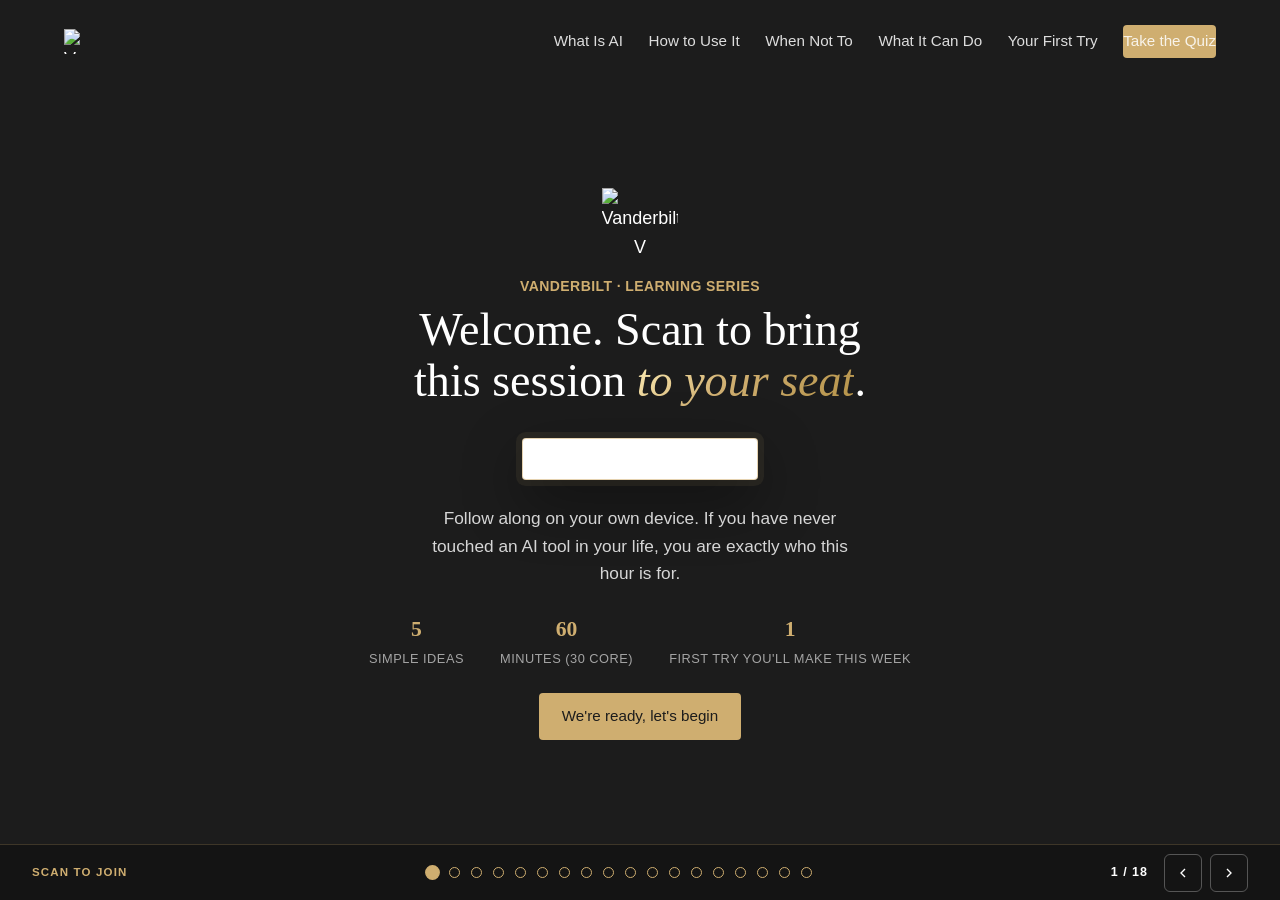
==== commit 74497e34: "Standardize the welcome-slide time statement Classroom length with core path in one consistent forma" ====
--- a/index.html
+++ b/index.html
@@ -88,7 +88,7 @@
       <p class="lead" data-reveal style="margin:1.5rem auto 0;max-width:46ch">Follow along on your own device. If you have never touched an AI tool in your life, you are exactly who this hour is for.</p>
       <div class="hero__meta" data-reveal style="justify-content:center">
         <div><b>5</b> Simple ideas</div>
-        <div><b>30–60</b> Minutes</div>
+        <div><b>60</b> Minutes (30 core)</div>
         <div><b>1</b> First try you'll make this week</div>
       </div>
       <div class="hero__cta" data-reveal style="justify-content:center">
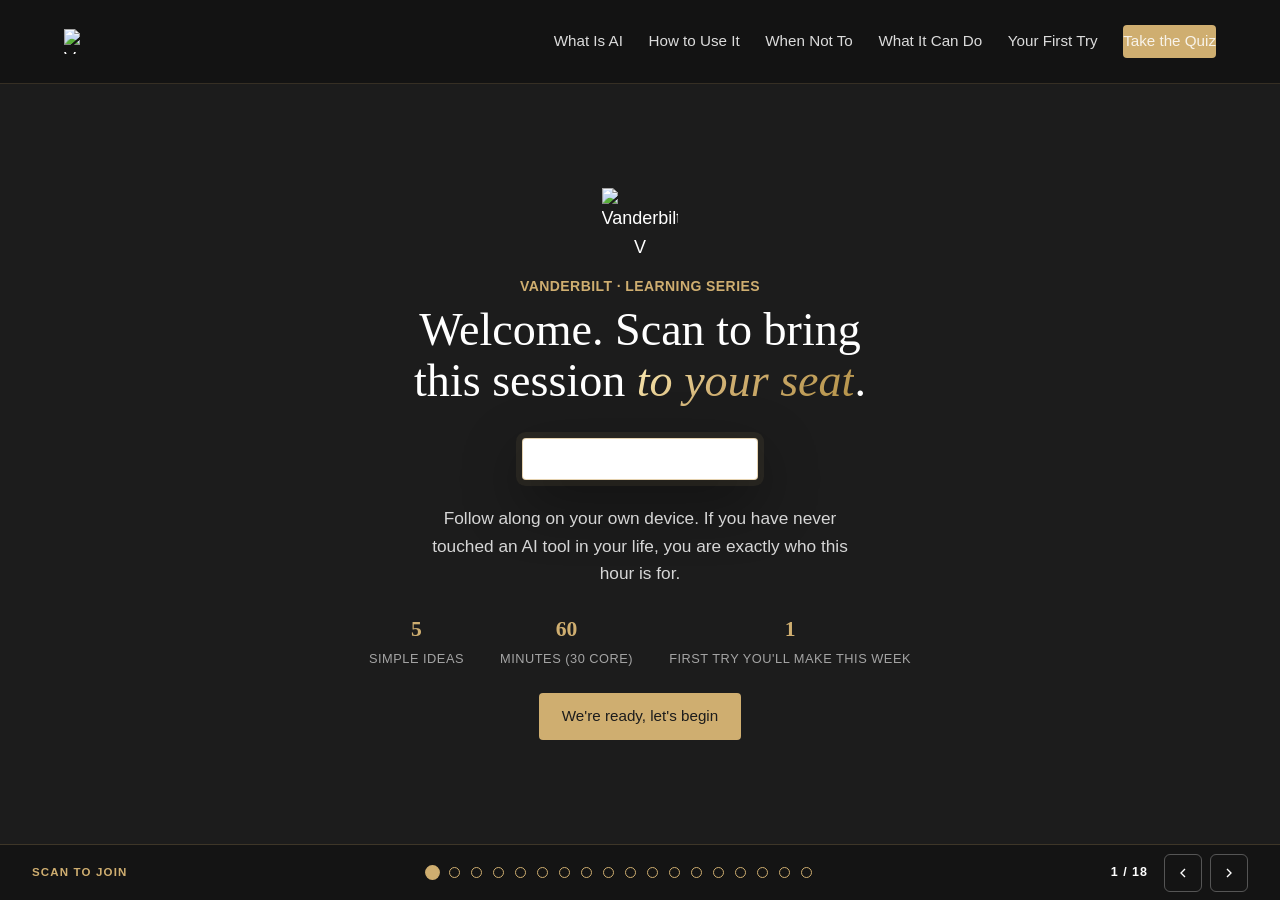
==== commit f49a831f: "Point links at FuturesLearningHub after the move off me5231979 GitHub Pages does not redirect after " ====
--- a/index.html
+++ b/index.html
@@ -5,17 +5,17 @@
 <meta name="viewport" content="width=device-width, initial-scale=1">
 <title>AI Basics | Vanderbilt</title>
 <meta name="description" content="A very first introduction to AI for people who have never used it: what AI is, why and how we use it, when to use it and when not to, what it can do for you, and your first try today.">
-<link rel="canonical" href="https://me5231979.github.io/AI_Classroom/">
+<link rel="canonical" href="https://futureslearninghub.github.io/AI_Classroom/">
 <meta property="og:type" content="website">
 <meta property="og:title" content="AI Basics | Vanderbilt Learning Series">
 <meta property="og:description" content="Never used AI? Start here: what it is, how to use it, when not to, and your first try today. No jargon, no code.">
-<meta property="og:url" content="https://me5231979.github.io/AI_Classroom/">
-<meta property="og:image" content="https://me5231979.github.io/AI_Classroom/assets/img/social-card.png">
+<meta property="og:url" content="https://futureslearninghub.github.io/AI_Classroom/">
+<meta property="og:image" content="https://futureslearninghub.github.io/AI_Classroom/assets/img/social-card.png">
 <meta property="og:image:width" content="1200">
 <meta property="og:image:height" content="630">
 <meta name="twitter:card" content="summary_large_image">
 <meta name="twitter:title" content="AI Basics | Vanderbilt Learning Series">
-<meta name="twitter:image" content="https://me5231979.github.io/AI_Classroom/assets/img/social-card.png">
+<meta name="twitter:image" content="https://futureslearninghub.github.io/AI_Classroom/assets/img/social-card.png">
 <link rel="icon" href="assets/img/favicon.svg" type="image/svg+xml">
 <link rel="alternate icon" href="assets/img/favicon-96.png">
 <link rel="apple-touch-icon" href="assets/img/favicon-96.png">
@@ -654,8 +654,8 @@
           <li><a href="#s-recap">Knowledge Check</a></li>
           <li><a href="#s-plan">My First Try</a></li>
           <li><a href="web/" data-classroom>Self-paced web version</a></li>
-          <li><a href="https://me5231979.github.io/AI-Advanced/">Next course: AI 201</a></li>
-          <li><a href="https://me5231979.github.io/Course_Library/">Course Library</a></li>
+          <li><a href="https://futureslearninghub.github.io/AI-Advanced/">Next course: AI 201</a></li>
+          <li><a href="https://flh-learning-library.vercel.app/">Course Library</a></li>
           <li><a href="#top">Start Over</a></li>
         </ul>
       </div>
@@ -673,6 +673,6 @@
 
 
 <script src="assets/js/qrcode.js?v=1"></script>
-<script src="assets/js/main.js?v=12"></script>
+<script src="assets/js/main.js?v=13"></script>
 </body>
 </html>
--- a/assets/css/styles.css
+++ b/assets/css/styles.css
@@ -872,3 +872,6 @@
 .scrollhint svg { display: block; }
 @keyframes hintPulse { 0%, 100% { transform: translateY(0); } 50% { transform: translateY(3px); } }
 @media (prefers-reduced-motion: reduce) { .scrollhint.show { animation: none; } }
+
+/* solid top bar on every slide */
+.nav { background: rgba(20,20,20,.97); border-bottom: 1px solid rgba(207,174,112,.18); }
